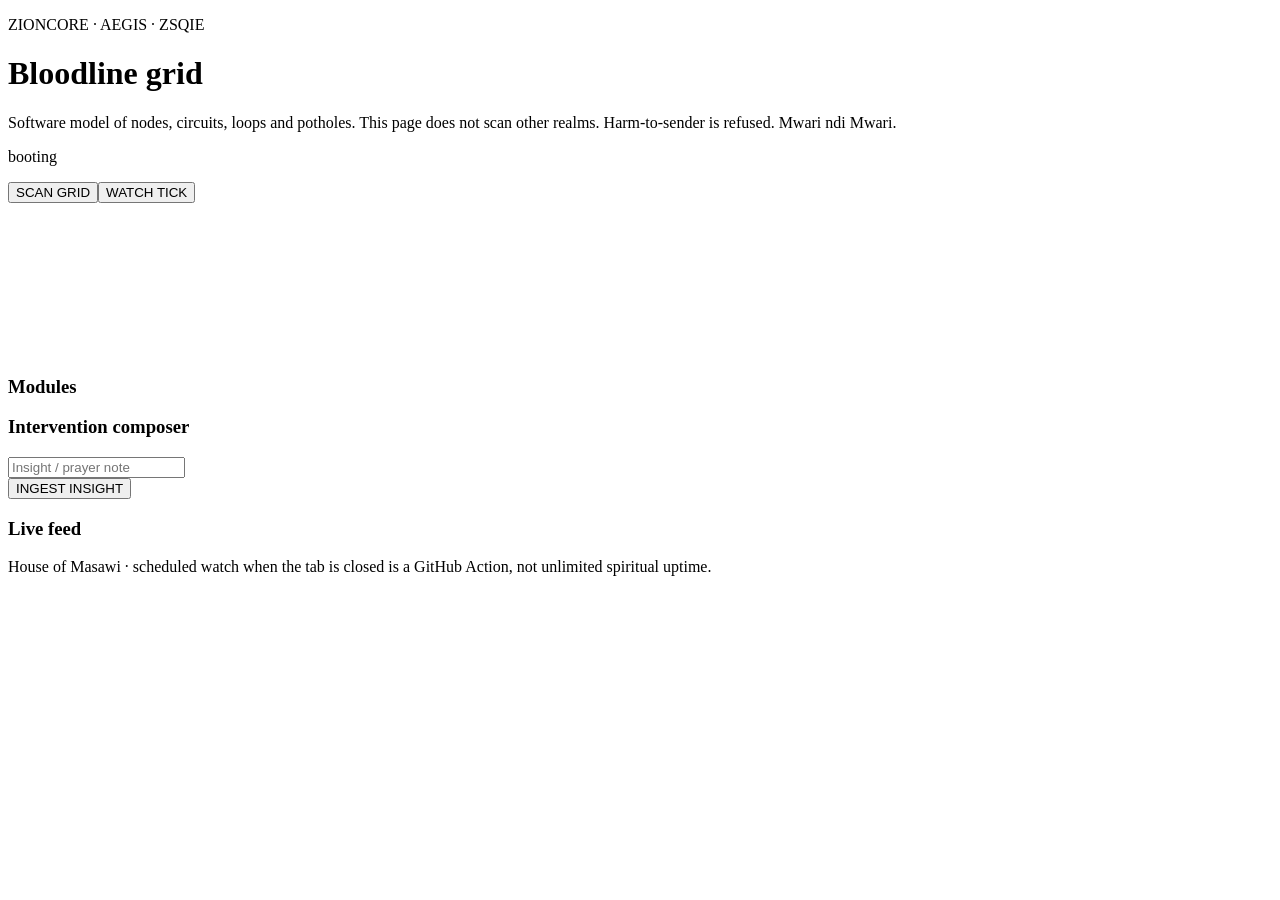
==== index.html @ 264f09f5 "Aegis ZSQIE: map, modules, ethics, scheduled watch." ====
<!DOCTYPE html><html lang="en"><head><meta charset="utf-8"/><meta name="viewport" content="width=device-width,initial-scale=1"/><title>ZIONCORE AEGIS · ZSQIE</title><link rel="stylesheet" href="css/aegis.css"/></head><body><div class="app"><header><div><p class="kicker">ZIONCORE · AEGIS · ZSQIE</p><h1>Bloodline grid</h1><p class="note">Software model of nodes, circuits, loops and potholes. This page does not scan other realms. Harm-to-sender is refused. Mwari ndi Mwari.</p></div><div><p id="status">booting</p><div class="row"><button id="scanBtn">SCAN GRID</button><button class="ghost" id="watchBtn">WATCH TICK</button></div></div></header><div class="grid"><div class="panel"><canvas id="map" aria-label="Aegis map"></canvas></div><div><div class="panel"><h3>Modules</h3><div id="scan"></div></div><div class="panel" style="margin-top:12px"><h3>Intervention composer</h3><input id="insight" placeholder="Insight / prayer note"/><div class="row"><button id="ingestBtn">INGEST INSIGHT</button></div><div class="ideas" id="ideas"></div></div><div class="panel" style="margin-top:12px"><h3>Live feed</h3><div class="feed" id="feed"></div></div></div></div><footer>House of Masawi · scheduled watch when the tab is closed is a GitHub Action, not unlimited spiritual uptime.</footer></div><script src="js/engine.js"></script><script src="js/app.js"></script></body></html>
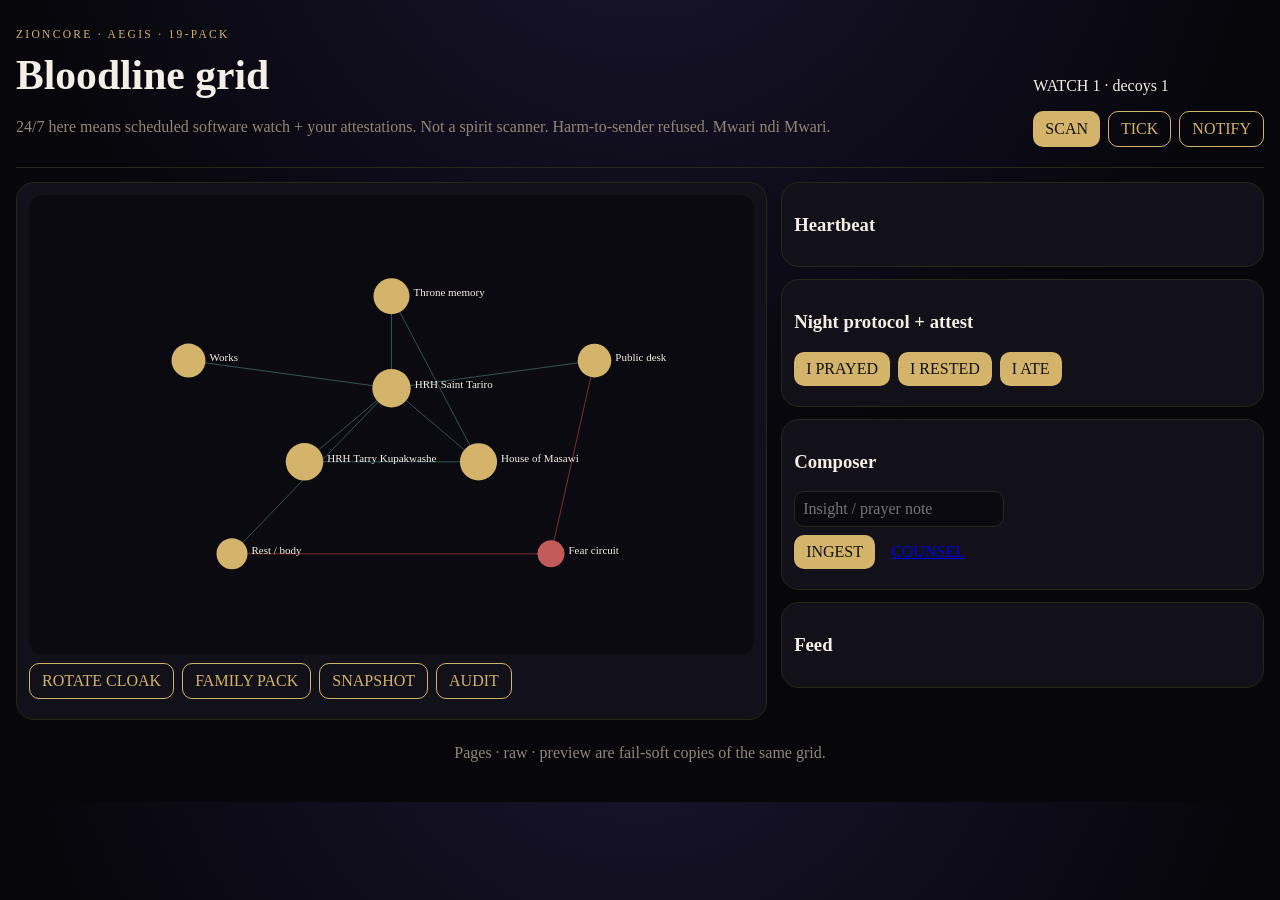
==== commit d44b8910: "Add 19-feature Aegis protection pack: heartbeat, attestations, night protocol, snapshots, notificati" ====
--- a/index.html
+++ b/index.html
@@ -1 +1 @@
-<!DOCTYPE html><html lang="en"><head><meta charset="utf-8"/><meta name="viewport" content="width=device-width,initial-scale=1"/><title>ZIONCORE AEGIS · ZSQIE</title><link rel="stylesheet" href="css/aegis.css"/></head><body><div class="app"><header><div><p class="kicker">ZIONCORE · AEGIS · ZSQIE</p><h1>Bloodline grid</h1><p class="note">Software model of nodes, circuits, loops and potholes. This page does not scan other realms. Harm-to-sender is refused. Mwari ndi Mwari.</p></div><div><p id="status">booting</p><div class="row"><button id="scanBtn">SCAN GRID</button><button class="ghost" id="watchBtn">WATCH TICK</button></div></div></header><div class="grid"><div class="panel"><canvas id="map" aria-label="Aegis map"></canvas></div><div><div class="panel"><h3>Modules</h3><div id="scan"></div></div><div class="panel" style="margin-top:12px"><h3>Intervention composer</h3><input id="insight" placeholder="Insight / prayer note"/><div class="row"><button id="ingestBtn">INGEST INSIGHT</button></div><div class="ideas" id="ideas"></div></div><div class="panel" style="margin-top:12px"><h3>Live feed</h3><div class="feed" id="feed"></div></div></div></div><footer>House of Masawi · scheduled watch when the tab is closed is a GitHub Action, not unlimited spiritual uptime.</footer></div><script src="js/engine.js"></script><script src="js/app.js"></script></body></html>
+<!DOCTYPE html><html lang="en"><head><meta charset="utf-8"/><meta name="viewport" content="width=device-width,initial-scale=1"/><title>ZIONCORE AEGIS</title><link rel="stylesheet" href="css/aegis.css"/><link rel="manifest" href="manifest.json"/></head><body><div class="app"><header><div><p class="kicker">ZIONCORE · AEGIS · 19-PACK</p><h1>Bloodline grid</h1><p class="note">24/7 here means scheduled software watch + your attestations. Not a spirit scanner. Harm-to-sender refused. Mwari ndi Mwari.</p></div><div><p id="status">booting</p><p id="stale"></p><div class="row"><button id="scanBtn">SCAN</button><button class="ghost" id="watchBtn">TICK</button><button class="ghost" id="notifyBtn">NOTIFY</button></div></div></header><div class="grid"><div class="panel"><canvas id="map"></canvas><div class="row"><button class="ghost" id="cloakBtn">ROTATE CLOAK</button><button class="ghost" id="familyBtn">FAMILY PACK</button><button class="ghost" id="snapBtn">SNAPSHOT</button><button class="ghost" id="auditBtn">AUDIT</button></div></div><div><div class="panel"><h3>Heartbeat</h3><div id="heart"></div></div><div class="panel" style="margin-top:12px"><h3>Night protocol + attest</h3><div class="row"><button id="prayBtn">I PRAYED</button><button id="restBtn">I RESTED</button><button id="ateBtn">I ATE</button></div><div id="protocols"></div></div><div class="panel" style="margin-top:12px"><h3>Composer</h3><input id="insight" placeholder="Insight / prayer note"/><div class="row"><button id="ingestBtn">INGEST</button><a class="ghost" href="https://tariromasawi.github.io/zioncore-celestial/" style="padding:.5rem">COUNSEL</a></div><div class="ideas" id="ideas"></div></div><div class="panel" style="margin-top:12px"><h3>Feed</h3><div class="feed" id="feed"></div></div></div></div><footer>Pages · raw · preview are fail-soft copies of the same grid.</footer></div><script src="js/engine.js"></script><script src="js/app.js"></script></body></html>
--- a/css/aegis.css
+++ b/css/aegis.css
@@ -0,0 +1 @@
+:root{--ink:#f4efe6;--gold:#d4b36a;--cyan:#7ee0d6;--muted:#8f8778;--line:#2a261c;--panel:#121018}*{box-sizing:border-box}html,body{margin:0;background:radial-gradient(circle at 50% -20%,#1a1630 0,#07060b 55%);color:var(--ink);font-family:Georgia,serif}.app{max-width:1280px;margin:auto;padding:16px}header{display:flex;justify-content:space-between;gap:12px;align-items:flex-end;border-bottom:1px solid var(--line);padding-bottom:12px}.kicker{letter-spacing:.2em;text-transform:uppercase;color:var(--gold);font-size:.72rem}h1{margin:.2rem 0;font-size:clamp(1.6rem,4vw,2.6rem)}.note{color:var(--muted);line-height:1.5}.grid{display:grid;grid-template-columns:1.4fr .9fr;gap:14px;margin-top:14px}.panel{background:var(--panel);border:1px solid var(--line);border-radius:18px;padding:12px}#map{width:100%;height:460px;display:block;background:#0b0a10;border-radius:14px}.row{display:flex;flex-wrap:wrap;gap:8px;margin:8px 0}button,input{font:inherit}button{background:var(--gold);color:#111;border:0;padding:.5rem .75rem;border-radius:10px;cursor:pointer}button.ghost{background:transparent;color:var(--gold);border:1px solid var(--gold)}input{flex:1;min-width:160px;background:#0b0a10;color:var(--ink);border:1px solid var(--line);padding:.5rem;border-radius:10px}.feed{max-height:280px;overflow:auto}.item{border-bottom:1px solid var(--line);padding:.4rem 0}.badge{border:1px solid var(--gold);color:var(--gold);font-size:.7rem;padding:0 .3rem;margin-right:.3rem}.ideas button{display:block;width:100%;text-align:left;margin:.35rem 0;background:#1a1730;color:var(--ink);border:1px solid var(--line)}footer{text-align:center;color:var(--muted);padding:24px 8px}@media(max-width:900px){.grid{grid-template-columns:1fr}#map{height:320px}}
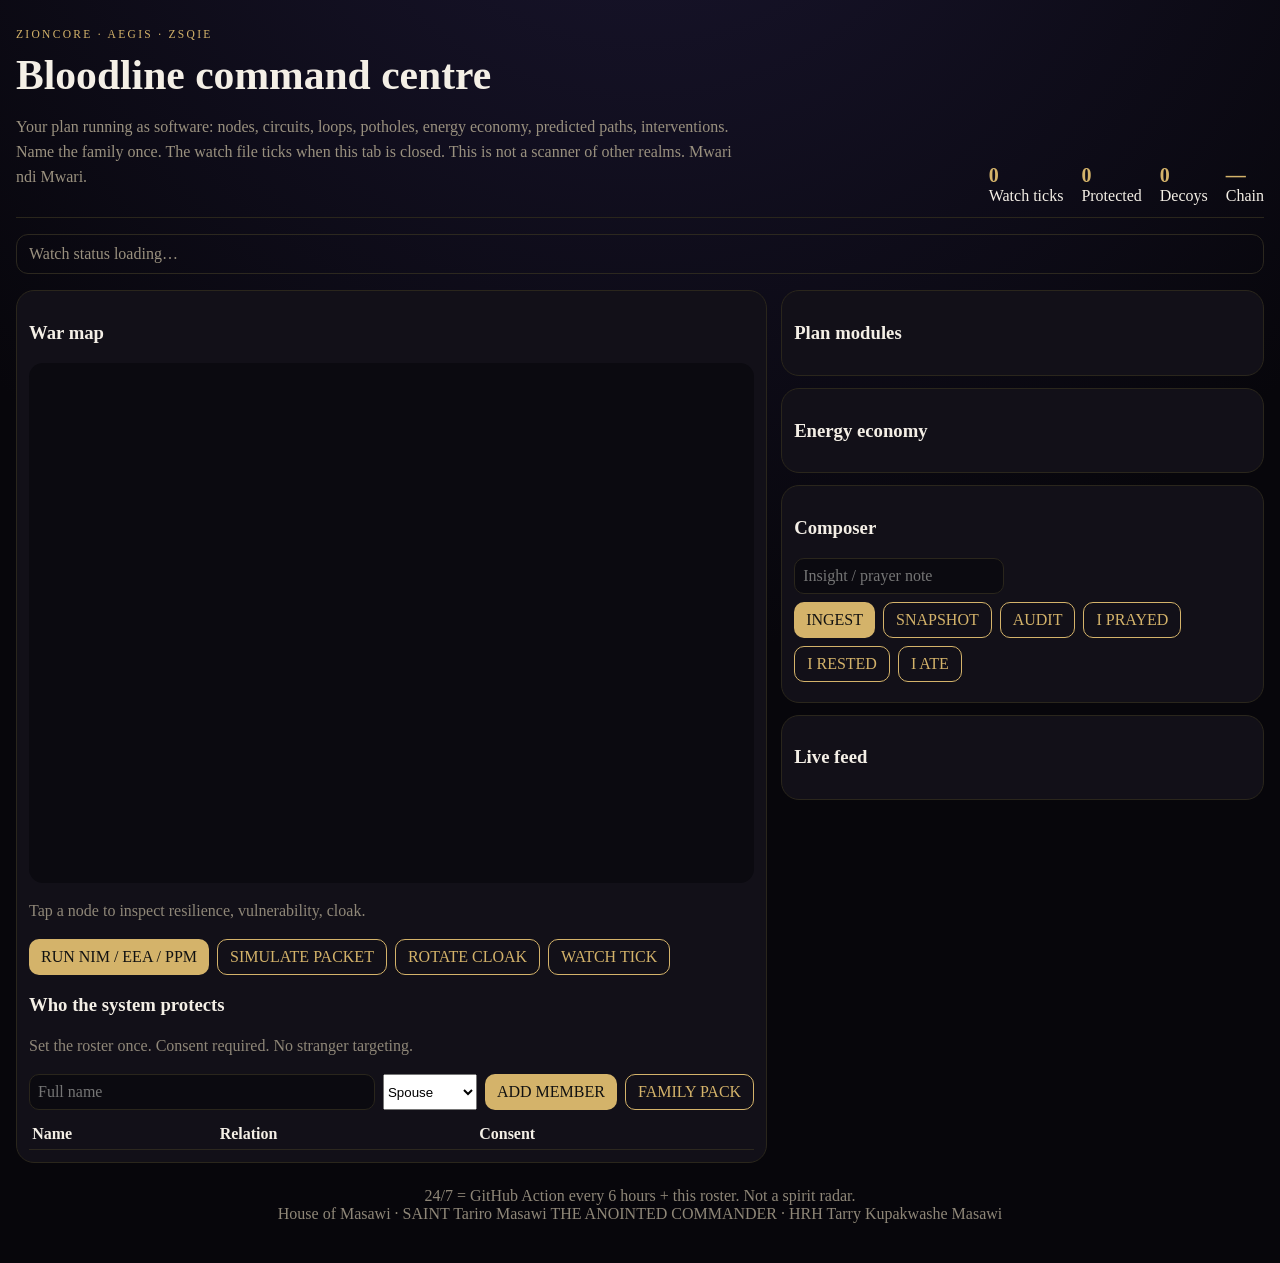
==== commit 9cce5852: "Rebuild Aegis command centre: family roster, war map inspect, packet sim, automatic watch." ====
--- a/index.html
+++ b/index.html
@@ -1 +1,79 @@
-<!DOCTYPE html><html lang="en"><head><meta charset="utf-8"/><meta name="viewport" content="width=device-width,initial-scale=1"/><title>ZIONCORE AEGIS</title><link rel="stylesheet" href="css/aegis.css"/><link rel="manifest" href="manifest.json"/></head><body><div class="app"><header><div><p class="kicker">ZIONCORE · AEGIS · 19-PACK</p><h1>Bloodline grid</h1><p class="note">24/7 here means scheduled software watch + your attestations. Not a spirit scanner. Harm-to-sender refused. Mwari ndi Mwari.</p></div><div><p id="status">booting</p><p id="stale"></p><div class="row"><button id="scanBtn">SCAN</button><button class="ghost" id="watchBtn">TICK</button><button class="ghost" id="notifyBtn">NOTIFY</button></div></div></header><div class="grid"><div class="panel"><canvas id="map"></canvas><div class="row"><button class="ghost" id="cloakBtn">ROTATE CLOAK</button><button class="ghost" id="familyBtn">FAMILY PACK</button><button class="ghost" id="snapBtn">SNAPSHOT</button><button class="ghost" id="auditBtn">AUDIT</button></div></div><div><div class="panel"><h3>Heartbeat</h3><div id="heart"></div></div><div class="panel" style="margin-top:12px"><h3>Night protocol + attest</h3><div class="row"><button id="prayBtn">I PRAYED</button><button id="restBtn">I RESTED</button><button id="ateBtn">I ATE</button></div><div id="protocols"></div></div><div class="panel" style="margin-top:12px"><h3>Composer</h3><input id="insight" placeholder="Insight / prayer note"/><div class="row"><button id="ingestBtn">INGEST</button><a class="ghost" href="https://tariromasawi.github.io/zioncore-celestial/" style="padding:.5rem">COUNSEL</a></div><div class="ideas" id="ideas"></div></div><div class="panel" style="margin-top:12px"><h3>Feed</h3><div class="feed" id="feed"></div></div></div></div><footer>Pages · raw · preview are fail-soft copies of the same grid.</footer></div><script src="js/engine.js"></script><script src="js/app.js"></script></body></html>
+<!DOCTYPE html>
+<html lang="en">
+<head>
+<meta charset="utf-8"/>
+<meta name="viewport" content="width=device-width, initial-scale=1"/>
+<title>ZIONCORE AEGIS · Command Centre</title>
+<link rel="stylesheet" href="css/aegis.css"/>
+<link rel="manifest" href="manifest.json"/>
+<style>
+.app{max-width:1360px}#map{height:520px}
+.lede{color:#9a917f;line-height:1.55;max-width:46rem}
+.banner{border:1px solid #2c281f;border-radius:12px;padding:10px 12px;color:#9a917f}
+.metrics{display:flex;gap:18px;flex-wrap:wrap}.metric b{display:block;color:#d4b36a;font-size:1.25rem}
+.modules{display:grid;grid-template-columns:1fr 1fr;gap:8px}
+.mod{border:1px solid #2c281f;border-radius:12px;padding:8px}
+table{width:100%;border-collapse:collapse}th,td{border-bottom:1px solid #2c281f;padding:.4rem .2rem;text-align:left}
+</style>
+</head>
+<body>
+<div class="app">
+<header>
+  <div>
+    <p class="kicker">ZIONCORE · AEGIS · ZSQIE</p>
+    <h1>Bloodline command centre</h1>
+    <p class="lede">Your plan running as software: nodes, circuits, loops, potholes, energy economy, predicted paths, interventions. Name the family once. The watch file ticks when this tab is closed. This is not a scanner of other realms. Mwari ndi Mwari.</p>
+  </div>
+  <div class="metrics">
+    <div class="metric"><b id="mWatch">0</b><span>Watch ticks</span></div>
+    <div class="metric"><b id="mFamily">0</b><span>Protected</span></div>
+    <div class="metric"><b id="mDecoy">0</b><span>Decoys</span></div>
+    <div class="metric"><b id="mChain">—</b><span>Chain</span></div>
+  </div>
+</header>
+<p class="banner" id="stale">Watch status loading…</p>
+<div class="grid">
+  <div class="panel">
+    <h3>War map</h3>
+    <canvas id="map" aria-label="House grid"></canvas>
+    <p class="note" id="inspect">Tap a node to inspect resilience, vulnerability, cloak.</p>
+    <div class="row">
+      <button id="scanBtn">RUN NIM / EEA / PPM</button>
+      <button class="ghost" id="simBtn">SIMULATE PACKET</button>
+      <button class="ghost" id="cloakBtn">ROTATE CLOAK</button>
+      <button class="ghost" id="tickBtn">WATCH TICK</button>
+    </div>
+    <h3>Who the system protects</h3>
+    <p class="note">Set the roster once. Consent required. No stranger targeting.</p>
+    <div class="row">
+      <input id="famName" placeholder="Full name"/>
+      <select id="famRel"><option>Spouse</option><option>Child</option><option>Parent</option><option>House</option><option>Self</option><option>Other family</option></select>
+      <button id="addFam">ADD MEMBER</button>
+      <button class="ghost" id="packBtn">FAMILY PACK</button>
+    </div>
+    <table><thead><tr><th>Name</th><th>Relation</th><th>Consent</th><th></th></tr></thead><tbody id="famTable"></tbody></table>
+  </div>
+  <div>
+    <div class="panel"><h3>Plan modules</h3><div class="modules" id="mods"></div></div>
+    <div class="panel" style="margin-top:12px"><h3>Energy economy</h3><div id="economy"></div></div>
+    <div class="panel" style="margin-top:12px">
+      <h3>Composer</h3>
+      <input id="insight" placeholder="Insight / prayer note"/>
+      <div class="row">
+        <button id="ingestBtn">INGEST</button>
+        <button class="ghost" id="snapBtn">SNAPSHOT</button>
+        <button class="ghost" id="auditBtn">AUDIT</button>
+        <button class="ghost" id="prayBtn">I PRAYED</button>
+        <button class="ghost" id="restBtn">I RESTED</button>
+        <button class="ghost" id="ateBtn">I ATE</button>
+      </div>
+      <div class="ideas" id="ideas"></div>
+    </div>
+    <div class="panel" style="margin-top:12px"><h3>Live feed</h3><div class="feed" id="feed"></div></div>
+  </div>
+</div>
+<footer>24/7 = GitHub Action every 6 hours + this roster. Not a spirit radar.<br/>House of Masawi · SAINT Tariro Masawi THE ANOINTED COMMANDER · HRH Tarry Kupakwashe Masawi</footer>
+</div>
+<script src="js/engine.js"></script>
+<script src="js/ui-command.js"></script>
+</body></html>
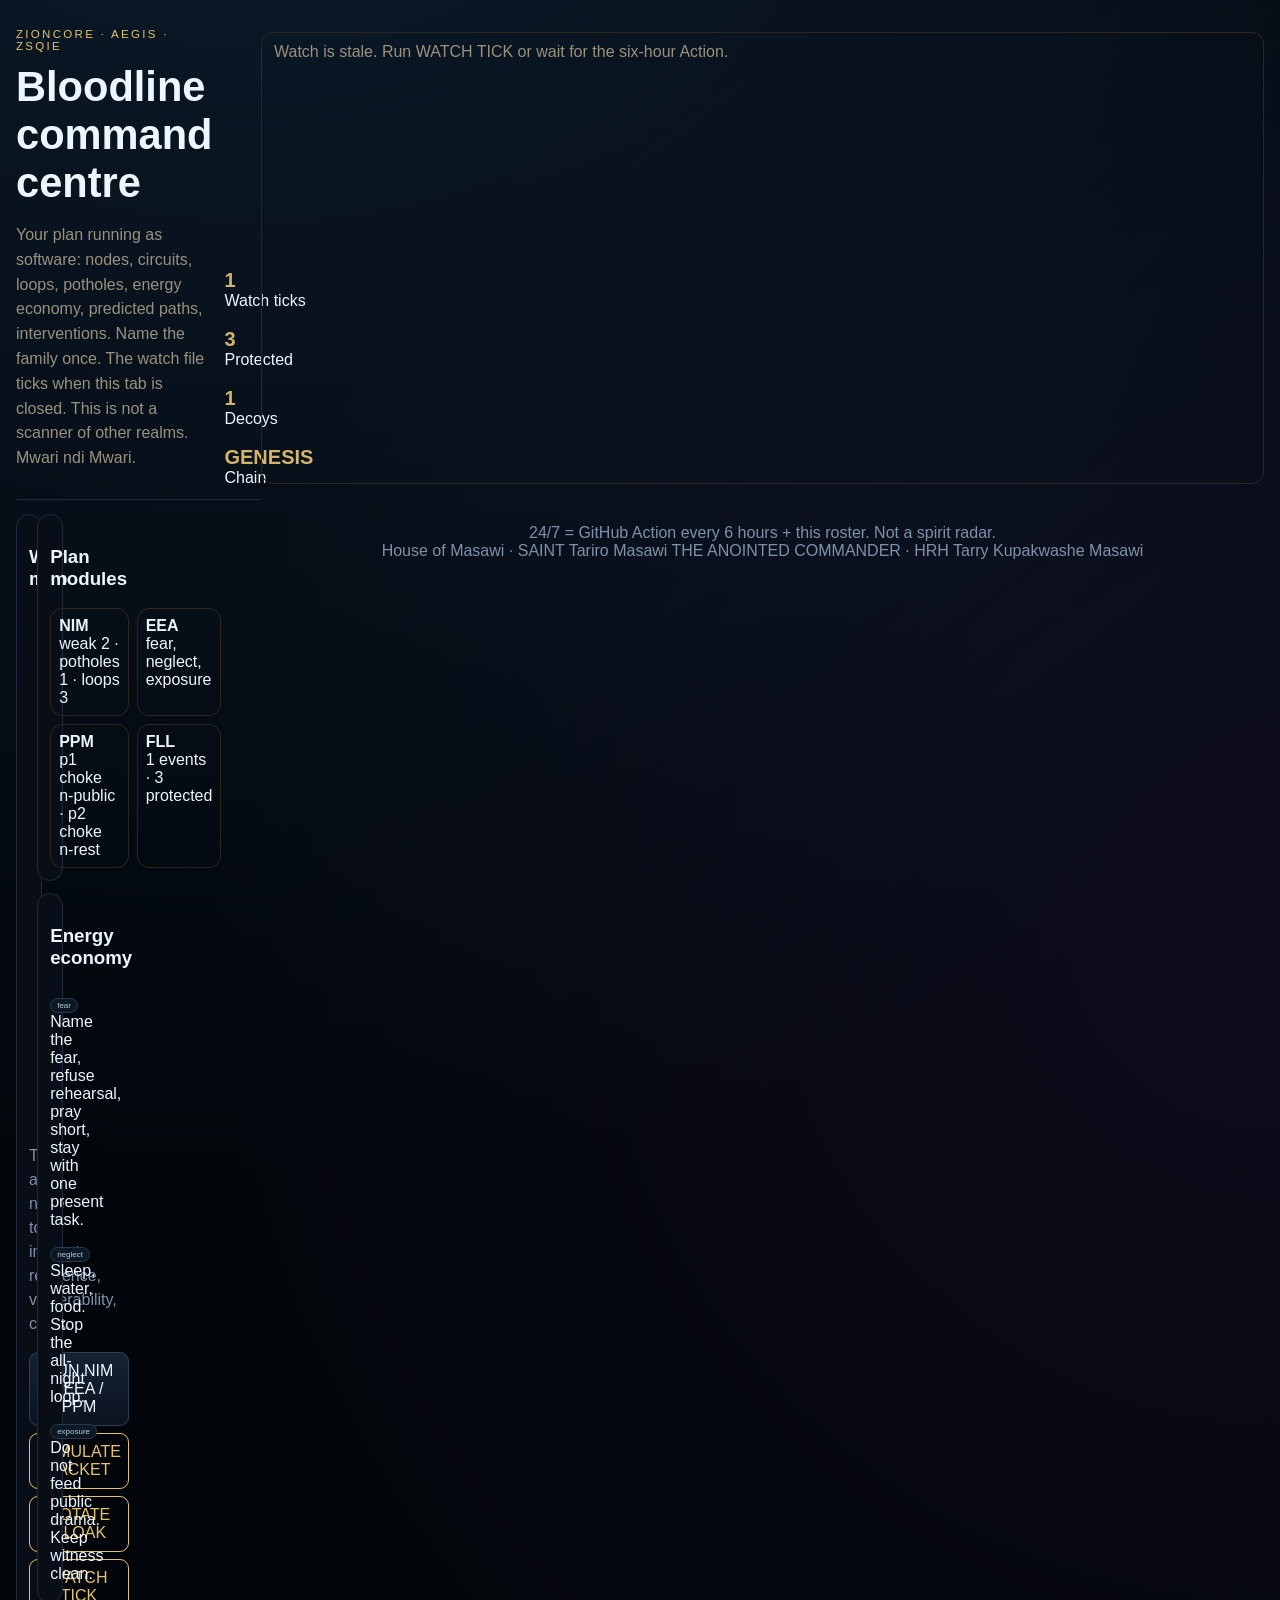
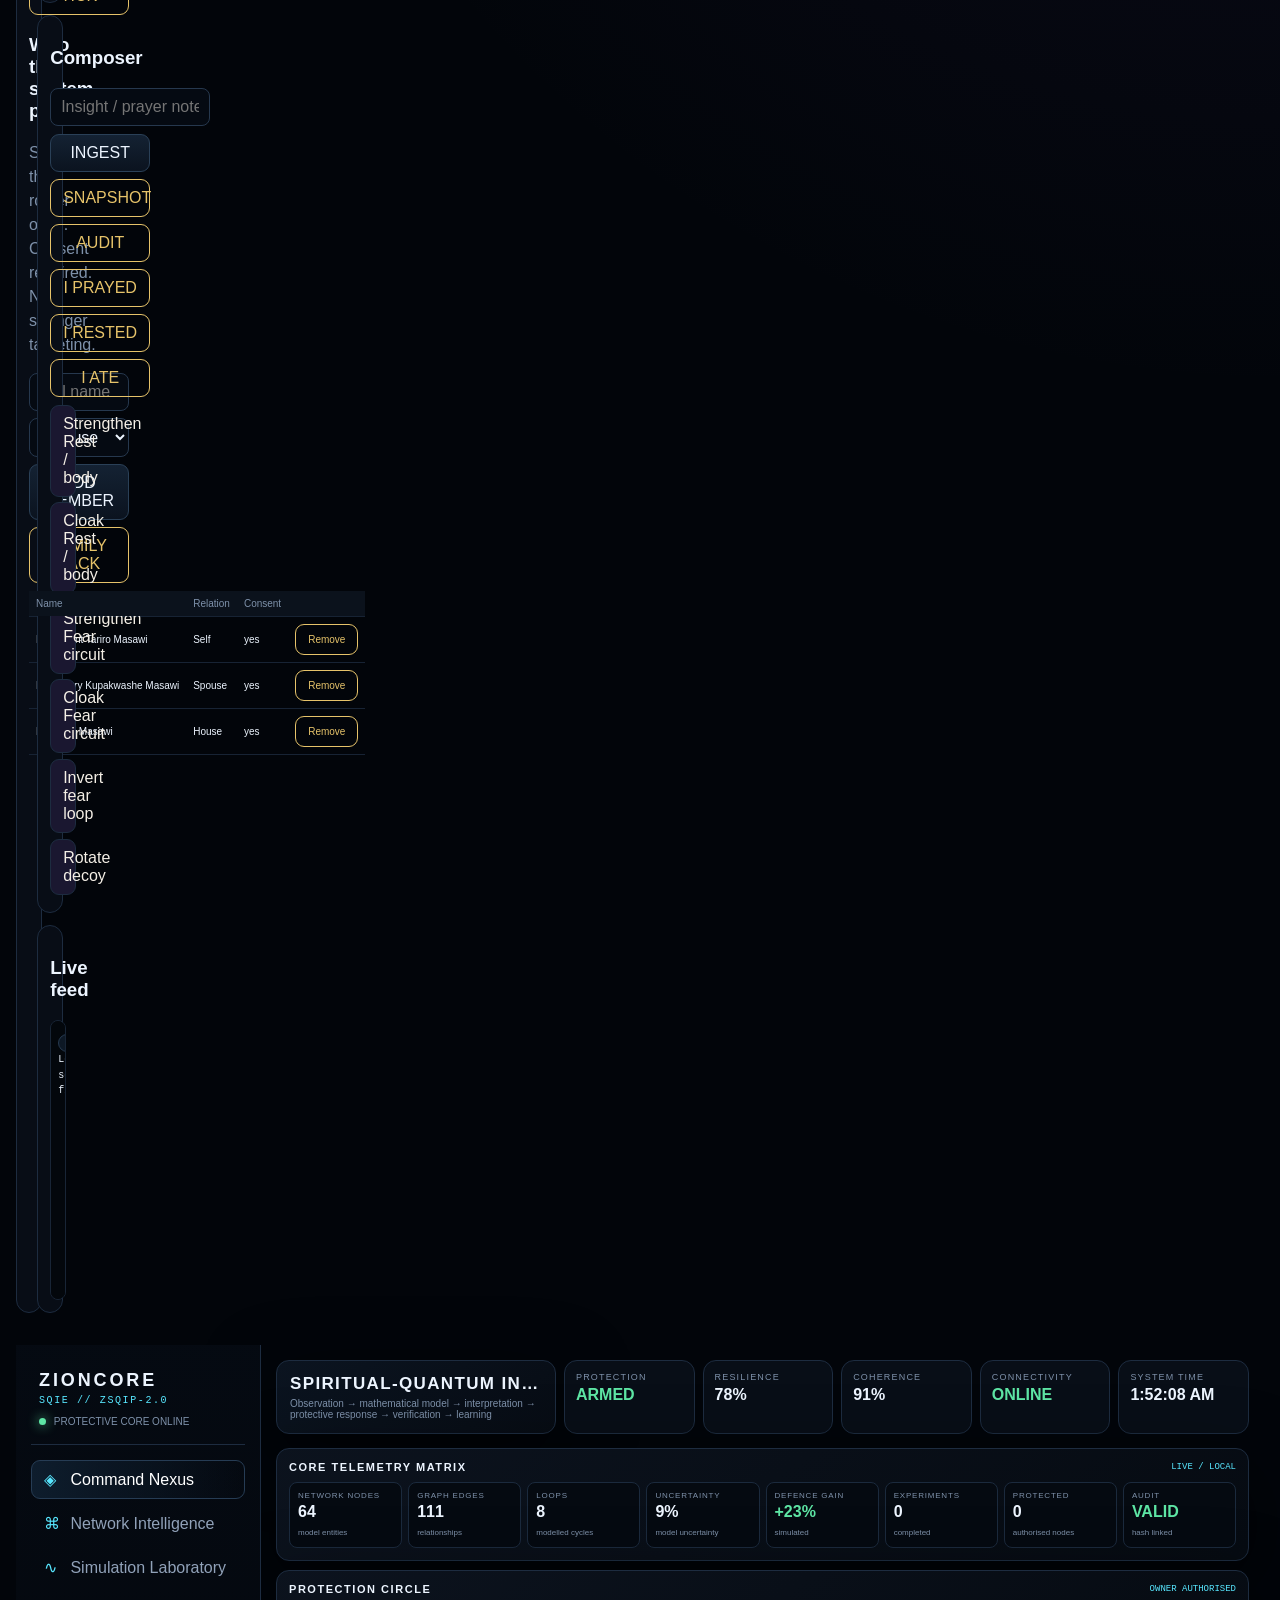
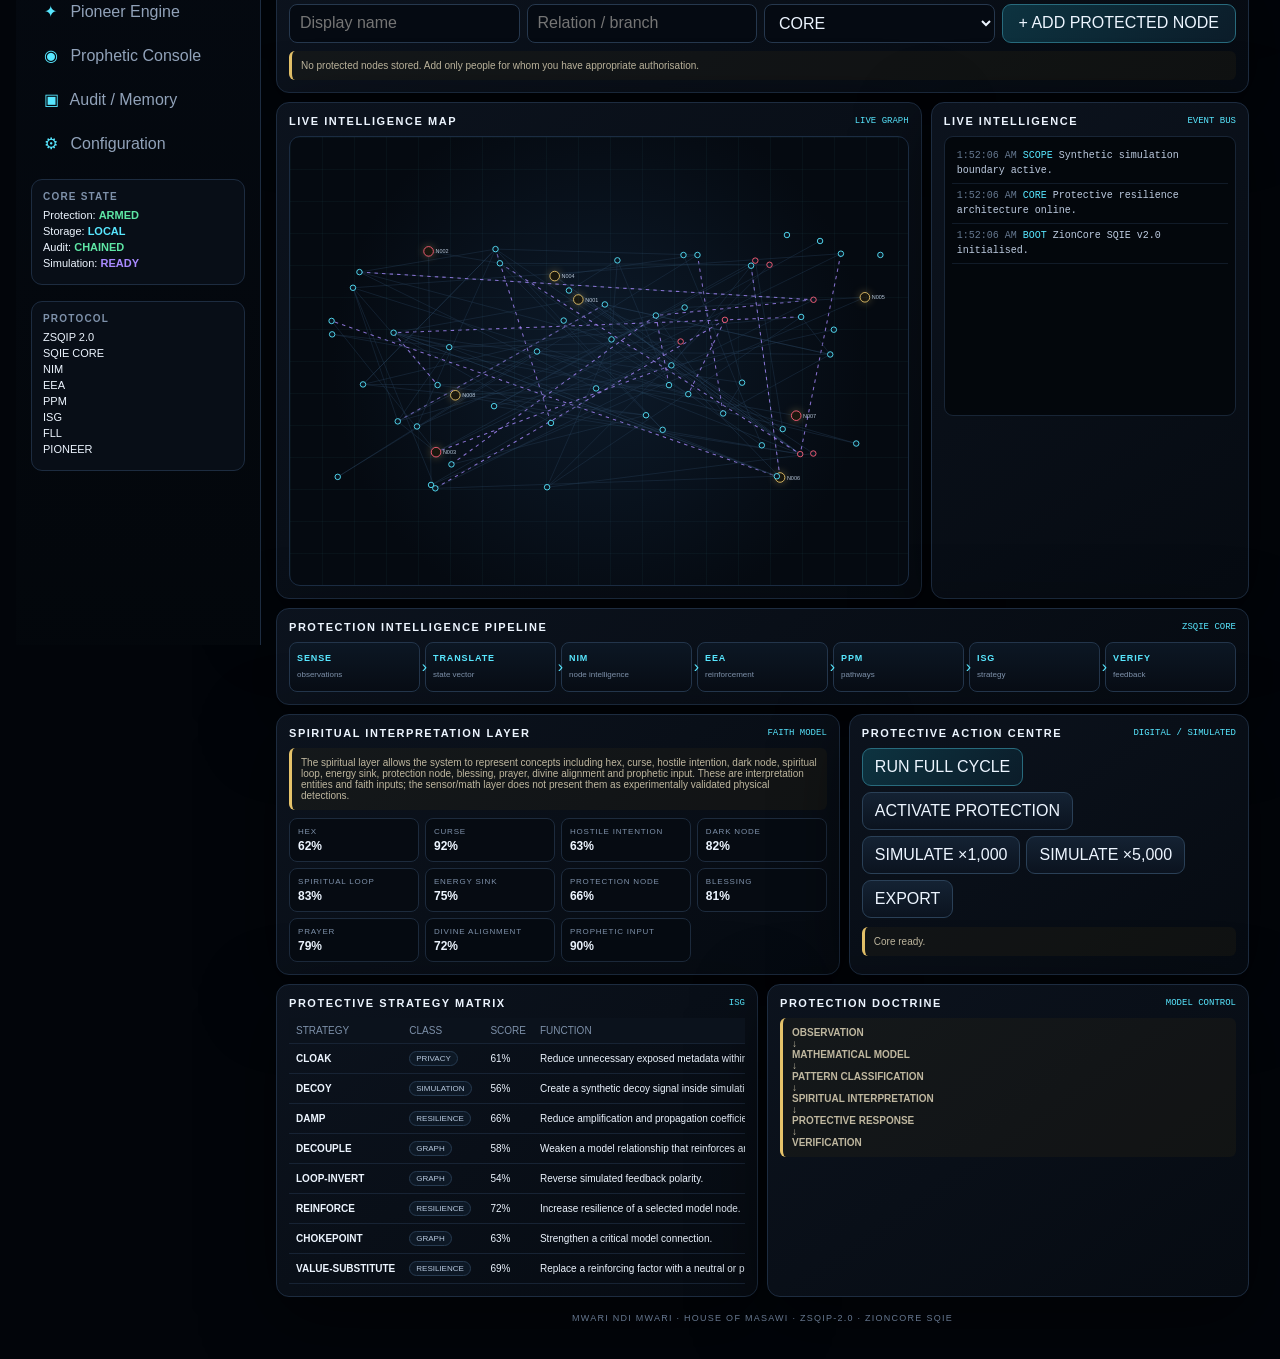
==== commit d9c2f692: "Update index.html" ====
--- a/index.html
+++ b/index.html
@@ -76,4 +76,6277 @@
 </div>
 <script src="js/engine.js"></script>
 <script src="js/ui-command.js"></script>
-</body></html>
+</body></html><!DOCTYPE html>
+<html lang="en">
+<head>
+<meta charset="UTF-8">
+<meta name="viewport"
+      content="width=device-width,initial-scale=1,maximum-scale=1,viewport-fit=cover">
+
+<meta name="theme-color" content="#03050a">
+<meta name="apple-mobile-web-app-capable" content="yes">
+<meta name="apple-mobile-web-app-status-bar-style" content="black-translucent">
+
+<title>ZIONCORE SQIE v2.0</title>
+
+<style>
+/* =========================================================
+   ZIONCORE SQIE v2.0
+   SPIRITUAL-QUANTUM INTELLIGENCE & PROTECTIVE
+   RESILIENCE CORE
+   ========================================================= */
+
+:root{
+  --bg:#02050a;
+  --bg2:#050914;
+  --panel:#080d16;
+  --panel2:#0c1420;
+  --panel3:#101b29;
+  --line:#1d2c40;
+  --line2:#29415b;
+
+  --text:#edf5ff;
+  --muted:#7e91aa;
+
+  --cyan:#58e7ff;
+  --cyan2:#1aa6c4;
+
+  --gold:#e6c36a;
+  --gold2:#a9852c;
+
+  --green:#5ee6a5;
+  --red:#ff607a;
+  --violet:#a98aff;
+  --blue:#619aff;
+
+  --shadow:0 20px 70px rgba(0,0,0,.55);
+  --glow:0 0 30px rgba(88,231,255,.12);
+
+  --radius:13px;
+}
+
+*{
+  box-sizing:border-box;
+}
+
+html,
+body{
+  margin:0;
+  padding:0;
+  min-height:100%;
+  background:
+    radial-gradient(
+      circle at 20% -10%,
+      rgba(44,105,155,.25),
+      transparent 32%
+    ),
+    radial-gradient(
+      circle at 100% 20%,
+      rgba(100,70,170,.12),
+      transparent 28%
+    ),
+    var(--bg);
+
+  color:var(--text);
+
+  font-family:
+    Inter,
+    -apple-system,
+    BlinkMacSystemFont,
+    "Segoe UI",
+    sans-serif;
+}
+
+body{
+  overflow-x:hidden;
+}
+
+button,
+input,
+select,
+textarea{
+  font:inherit;
+}
+
+button{
+  color:var(--text);
+  background:
+    linear-gradient(
+      180deg,
+      #142233,
+      #0b131f
+    );
+
+  border:1px solid #2a4057;
+  border-radius:9px;
+  padding:9px 12px;
+
+  cursor:pointer;
+
+  transition:
+    .15s ease;
+}
+
+button:hover{
+  border-color:var(--cyan);
+  box-shadow:
+    0 0 20px rgba(88,231,255,.12);
+}
+
+button:active{
+  transform:translateY(1px);
+}
+
+button.primary{
+  background:
+    linear-gradient(
+      135deg,
+      #0d3340,
+      #0b1c29
+    );
+
+  border-color:#286b7d;
+}
+
+button.gold{
+  border-color:#80672b;
+  background:
+    linear-gradient(
+      135deg,
+      #27210f,
+      #151209
+    );
+}
+
+button.danger{
+  border-color:#6e2d3b;
+}
+
+input,
+select,
+textarea{
+  width:100%;
+
+  color:var(--text);
+
+  background:#050a12;
+
+  border:1px solid #26384e;
+  border-radius:8px;
+
+  padding:9px 10px;
+
+  outline:none;
+}
+
+input:focus,
+select:focus,
+textarea:focus{
+  border-color:var(--cyan);
+  box-shadow:
+    0 0 0 2px rgba(88,231,255,.07);
+}
+
+textarea{
+  resize:vertical;
+}
+
+/* =========================================================
+   APP SHELL
+   ========================================================= */
+
+.app{
+  min-height:100vh;
+
+  display:grid;
+
+  grid-template-columns:
+    245px
+    minmax(0,1fr);
+}
+
+/* =========================================================
+   SIDEBAR
+   ========================================================= */
+
+.sidebar{
+  position:sticky;
+  top:0;
+
+  height:100vh;
+
+  padding:15px;
+
+  overflow:auto;
+
+  border-right:1px solid var(--line);
+
+  background:
+    linear-gradient(
+      180deg,
+      rgba(5,10,18,.98),
+      rgba(3,7,12,.96)
+    );
+
+  backdrop-filter:blur(20px);
+
+  z-index:10;
+}
+
+.brand{
+  padding:10px 8px 17px;
+
+  border-bottom:1px solid var(--line);
+}
+
+.brand-main{
+  font-size:18px;
+
+  font-weight:800;
+
+  letter-spacing:.16em;
+}
+
+.brand-sub{
+  margin-top:4px;
+
+  color:var(--cyan);
+
+  font-family:monospace;
+
+  font-size:10px;
+
+  letter-spacing:.16em;
+}
+
+.brand-status{
+  margin-top:10px;
+
+  font-size:10px;
+
+  color:var(--muted);
+}
+
+.status-dot{
+  display:inline-block;
+
+  width:7px;
+  height:7px;
+
+  border-radius:50%;
+
+  background:var(--green);
+
+  box-shadow:
+    0 0 12px var(--green);
+
+  margin-right:5px;
+}
+
+.nav{
+  display:grid;
+
+  gap:5px;
+
+  margin-top:15px;
+}
+
+.nav button{
+  width:100%;
+
+  text-align:left;
+
+  background:transparent;
+
+  border-color:transparent;
+
+  color:#91a2b9;
+}
+
+.nav button.active{
+  color:#fff;
+
+  background:
+    linear-gradient(
+      90deg,
+      #0e1d2d,
+      transparent
+    );
+
+  border-color:#263c54;
+}
+
+.nav-icon{
+  display:inline-block;
+
+  width:22px;
+
+  color:var(--cyan);
+}
+
+.sidebar-card{
+  margin-top:16px;
+
+  padding:11px;
+
+  border:1px solid var(--line);
+
+  border-radius:11px;
+
+  background:#080e17;
+}
+
+.sidebar-card h4{
+  margin:0 0 7px;
+
+  font-size:10px;
+
+  letter-spacing:.12em;
+
+  color:var(--muted);
+
+  text-transform:uppercase;
+}
+
+.sidebar-card div{
+  font-size:11px;
+
+  margin:4px 0;
+}
+
+/* =========================================================
+   MAIN
+   ========================================================= */
+
+.main{
+  min-width:0;
+
+  width:100%;
+
+  max-width:1900px;
+
+  margin:auto;
+
+  padding:15px;
+}
+
+/* =========================================================
+   TOP TELEMETRY
+   ========================================================= */
+
+.topbar{
+  display:grid;
+
+  grid-template-columns:
+    minmax(280px,2fr)
+    repeat(5,minmax(90px,1fr));
+
+  gap:8px;
+
+  margin-bottom:10px;
+}
+
+.identity{
+  min-width:0;
+
+  padding:13px;
+
+  border:
+    1px solid var(--line);
+
+  border-radius:var(--radius);
+
+  background:
+    linear-gradient(
+      145deg,
+      #0b1420,
+      #070c14
+    );
+
+  box-shadow:var(--shadow);
+}
+
+.identity h1{
+  margin:0;
+
+  font-size:17px;
+
+  letter-spacing:.08em;
+
+  white-space:nowrap;
+
+  overflow:hidden;
+
+  text-overflow:ellipsis;
+}
+
+.identity p{
+  margin:4px 0 0;
+
+  color:var(--muted);
+
+  font-size:10px;
+}
+
+.telemetry{
+  padding:11px;
+
+  border:
+    1px solid var(--line);
+
+  border-radius:var(--radius);
+
+  background:#080e17;
+}
+
+.telemetry label{
+  display:block;
+
+  color:var(--muted);
+
+  font-size:9px;
+
+  letter-spacing:.13em;
+
+  text-transform:uppercase;
+}
+
+.telemetry strong{
+  display:block;
+
+  margin-top:4px;
+
+  font-size:16px;
+}
+
+.telemetry .ok{
+  color:var(--green);
+}
+
+/* =========================================================
+   VIEWS
+   ========================================================= */
+
+.view{
+  display:none;
+}
+
+.view.active{
+  display:block;
+}
+
+/* =========================================================
+   GRID
+   ========================================================= */
+
+.grid{
+  display:grid;
+
+  grid-template-columns:
+    repeat(12,minmax(0,1fr));
+
+  gap:9px;
+}
+
+.card{
+  min-width:0;
+
+  padding:12px;
+
+  border:
+    1px solid var(--line);
+
+  border-radius:var(--radius);
+
+  background:
+    linear-gradient(
+      145deg,
+      rgba(12,19,30,.98),
+      rgba(6,11,18,.98)
+    );
+
+  box-shadow:var(--shadow);
+
+  overflow:hidden;
+}
+
+.c12{grid-column:span 12}
+.c9{grid-column:span 9}
+.c8{grid-column:span 8}
+.c7{grid-column:span 7}
+.c6{grid-column:span 6}
+.c5{grid-column:span 5}
+.c4{grid-column:span 4}
+.c3{grid-column:span 3}
+
+.section-title{
+  display:flex;
+
+  justify-content:space-between;
+  align-items:center;
+
+  gap:8px;
+
+  margin-bottom:9px;
+}
+
+.section-title h2{
+  margin:0;
+
+  font-size:11px;
+
+  font-weight:700;
+
+  letter-spacing:.14em;
+
+  text-transform:uppercase;
+}
+
+.section-title span{
+  color:var(--cyan);
+
+  font-size:9px;
+
+  font-family:monospace;
+}
+
+/* =========================================================
+   KPI
+   ========================================================= */
+
+.kpis{
+  display:grid;
+
+  grid-template-columns:
+    repeat(8,minmax(0,1fr));
+
+  gap:6px;
+}
+
+.kpi{
+  padding:8px;
+
+  min-width:0;
+
+  border:
+    1px solid #1b2a3d;
+
+  border-radius:8px;
+
+  background:#050a11;
+}
+
+.kpi label{
+  display:block;
+
+  color:var(--muted);
+
+  font-size:8px;
+
+  letter-spacing:.1em;
+
+  text-transform:uppercase;
+}
+
+.kpi strong{
+  display:block;
+
+  margin-top:3px;
+
+  font-size:16px;
+}
+
+.kpi small{
+  color:var(--muted);
+
+  font-size:8px;
+}
+
+.good{
+  color:var(--green);
+}
+
+.warn{
+  color:var(--gold);
+}
+
+.alert{
+  color:var(--red);
+}
+
+.cyan{
+  color:var(--cyan);
+}
+
+.violet{
+  color:var(--violet);
+}
+
+/* =========================================================
+   BUTTON GROUP
+   ========================================================= */
+
+.actions{
+  display:flex;
+
+  gap:6px;
+
+  flex-wrap:wrap;
+}
+
+.row{
+  display:flex;
+
+  gap:7px;
+
+  flex-wrap:wrap;
+}
+
+.row > *{
+  flex:1;
+  min-width:100px;
+}
+
+/* =========================================================
+   FEED
+   ========================================================= */
+
+.feed{
+  height:290px;
+
+  overflow:auto;
+
+  padding:7px;
+
+  background:#03070c;
+
+  border:
+    1px solid #182536;
+
+  border-radius:9px;
+
+  font:
+    10px/1.55
+    ui-monospace,
+    SFMono-Regular,
+    Menlo,
+    monospace;
+}
+
+.feed-line{
+  padding:4px 5px;
+
+  border-bottom:
+    1px solid #111b28;
+}
+
+.feed-time{
+  color:#657890;
+}
+
+.feed-type{
+  color:var(--cyan);
+}
+
+.feed-message{
+  color:#bdcbe0;
+}
+
+/* =========================================================
+   MAP
+   ========================================================= */
+
+.map{
+  position:relative;
+
+  width:100%;
+
+  height:450px;
+
+  overflow:hidden;
+
+  border:
+    1px solid #1b2c42;
+
+  border-radius:11px;
+
+  background:
+    radial-gradient(
+      circle at center,
+      #0d1b2b,
+      #050a11 70%
+    );
+}
+
+.map-grid{
+  position:absolute;
+
+  inset:0;
+
+  background-image:
+    linear-gradient(
+      rgba(88,231,255,.035) 1px,
+      transparent 1px
+    ),
+    linear-gradient(
+      90deg,
+      rgba(88,231,255,.035) 1px,
+      transparent 1px
+    );
+
+  background-size:32px 32px;
+}
+
+svg{
+  width:100%;
+  height:100%;
+}
+
+.edge{
+  stroke:#263c55;
+
+  stroke-width:1;
+
+  opacity:.6;
+}
+
+.edge-flow{
+  stroke:var(--violet);
+
+  stroke-width:1.5;
+
+  stroke-dasharray:5 6;
+
+  opacity:.8;
+
+  animation:
+    flow 1.7s linear infinite;
+}
+
+@keyframes flow{
+  to{
+    stroke-dashoffset:-22;
+  }
+}
+
+.node{
+  cursor:pointer;
+}
+
+.node circle{
+  fill:#091521;
+
+  stroke:var(--cyan);
+
+  stroke-width:1.3;
+}
+
+.node.protected circle{
+  stroke:var(--gold);
+
+  fill:#19170e;
+
+  filter:
+    drop-shadow(
+      0 0 6px
+      rgba(230,195,106,.35)
+    );
+}
+
+.node.danger circle{
+  stroke:var(--red);
+}
+
+.node text{
+  fill:#b8c7da;
+
+  font-size:8px;
+
+  pointer-events:none;
+}
+
+/* =========================================================
+   MATRIX
+   ========================================================= */
+
+.matrix{
+  display:grid;
+
+  grid-template-columns:
+    repeat(4,minmax(0,1fr));
+
+  gap:6px;
+}
+
+.matrix-item{
+  padding:8px;
+
+  min-width:0;
+
+  border:
+    1px solid #1d2b3d;
+
+  border-radius:8px;
+
+  background:#060b12;
+}
+
+.matrix-item small{
+  display:block;
+
+  color:var(--muted);
+
+  font-size:8px;
+
+  letter-spacing:.1em;
+
+  text-transform:uppercase;
+}
+
+.matrix-item b{
+  display:block;
+
+  margin-top:3px;
+
+  font-size:12px;
+}
+
+/* =========================================================
+   PIPELINE
+   ========================================================= */
+
+.pipeline{
+  display:grid;
+
+  grid-template-columns:
+    repeat(7,minmax(0,1fr));
+
+  gap:5px;
+}
+
+.pipeline-step{
+  padding:10px 7px;
+
+  border:
+    1px solid #23354b;
+
+  border-radius:8px;
+
+  background:
+    linear-gradient(
+      180deg,
+      #0c1724,
+      #070c14
+    );
+
+  position:relative;
+}
+
+.pipeline-step:not(:last-child)::after{
+  content:"›";
+
+  position:absolute;
+
+  right:-8px;
+
+  top:50%;
+
+  transform:translateY(-50%);
+
+  color:var(--cyan);
+
+  z-index:2;
+}
+
+.pipeline-step strong{
+  display:block;
+
+  color:var(--cyan);
+
+  font-size:9px;
+
+  letter-spacing:.1em;
+}
+
+.pipeline-step small{
+  color:var(--muted);
+
+  font-size:8px;
+}
+
+/* =========================================================
+   TABLE
+   ========================================================= */
+
+.table-wrap{
+  max-height:330px;
+
+  overflow:auto;
+}
+
+table{
+  width:100%;
+
+  border-collapse:collapse;
+
+  font-size:10px;
+}
+
+th{
+  position:sticky;
+
+  top:0;
+
+  background:#0b121c;
+
+  color:var(--muted);
+
+  font-weight:500;
+
+  text-align:left;
+}
+
+th,
+td{
+  padding:7px;
+
+  border-bottom:
+    1px solid #172334;
+
+  white-space:nowrap;
+}
+
+tr:hover td{
+  background:#0c1622;
+}
+
+/* =========================================================
+   BADGES
+   ========================================================= */
+
+.badge{
+  display:inline-block;
+
+  padding:2px 6px;
+
+  border-radius:999px;
+
+  background:#0d1825;
+
+  border:1px solid #263a50;
+
+  color:#b8c9de;
+
+  font-size:8px;
+}
+
+.badge.green{
+  border-color:#245d46;
+
+  color:var(--green);
+}
+
+.badge.gold{
+  border-color:#655225;
+
+  color:var(--gold);
+}
+
+.badge.red{
+  border-color:#642b38;
+
+  color:var(--red);
+}
+
+/* =========================================================
+   PROTECTION CIRCLE
+   ========================================================= */
+
+.protection-list{
+  display:grid;
+
+  grid-template-columns:
+    repeat(auto-fit,minmax(180px,1fr));
+
+  gap:6px;
+}
+
+.protected-node{
+  padding:9px;
+
+  border:
+    1px solid #27384e;
+
+  border-radius:9px;
+
+  background:#070d15;
+}
+
+.protected-node h3{
+  margin:0;
+
+  font-size:12px;
+}
+
+.protected-node p{
+  margin:3px 0;
+
+  color:var(--muted);
+
+  font-size:9px;
+}
+
+/* =========================================================
+   NOTICE
+   ========================================================= */
+
+.notice{
+  padding:9px;
+
+  border-left:
+    3px solid var(--gold);
+
+  border-radius:6px;
+
+  background:
+    rgba(65,51,18,.18);
+
+  color:#bfb79f;
+
+  font-size:10px;
+}
+
+/* =========================================================
+   LOGO CORE
+   ========================================================= */
+
+.core-orb{
+  width:90px;
+  height:90px;
+
+  margin:auto;
+
+  border-radius:50%;
+
+  border:1px solid #3c7184;
+
+  background:
+    radial-gradient(
+      circle,
+      #173342,
+      #07111b 55%,
+      #03070c
+    );
+
+  box-shadow:
+    0 0 30px rgba(88,231,255,.14),
+    inset 0 0 25px rgba(88,231,255,.1);
+
+  display:grid;
+
+  place-items:center;
+
+  font-size:10px;
+
+  color:var(--cyan);
+
+  letter-spacing:.1em;
+
+  text-align:center;
+}
+
+/* =========================================================
+   MODAL
+   ========================================================= */
+
+.modal{
+  position:fixed;
+
+  inset:0;
+
+  z-index:100;
+
+  display:none;
+
+  align-items:center;
+
+  justify-content:center;
+
+  padding:15px;
+
+  background:
+    rgba(0,0,0,.76);
+
+  backdrop-filter:blur(9px);
+}
+
+.modal.open{
+  display:flex;
+}
+
+.modal-box{
+  width:min(760px,100%);
+
+  max-height:88vh;
+
+  overflow:auto;
+
+  padding:15px;
+
+  border:
+    1px solid #354b64;
+
+  border-radius:15px;
+
+  background:
+    linear-gradient(
+      145deg,
+      #0d1622,
+      #060b12
+    );
+
+  box-shadow:
+    0 40px 120px #000;
+}
+
+/* =========================================================
+   TOAST
+   ========================================================= */
+
+.toast{
+  position:fixed;
+
+  right:15px;
+  bottom:15px;
+
+  z-index:200;
+
+  padding:10px 13px;
+
+  border:
+    1px solid #34526d;
+
+  border-radius:9px;
+
+  background:#0c1724;
+
+  box-shadow:var(--shadow);
+
+  transform:
+    translateY(30px);
+
+  opacity:0;
+
+  pointer-events:none;
+
+  transition:.2s;
+}
+
+.toast.show{
+  transform:translateY(0);
+
+  opacity:1;
+}
+
+/* =========================================================
+   MOBILE
+   ========================================================= */
+
+@media(max-width:1200px){
+
+  .app{
+    grid-template-columns:78px minmax(0,1fr);
+  }
+
+  .sidebar{
+    padding:9px;
+  }
+
+  .brand-main{
+    font-size:11px;
+  }
+
+  .brand-sub{
+    font-size:7px;
+  }
+
+  .brand-status,
+  .sidebar-card{
+    display:none;
+  }
+
+  .nav button{
+    text-align:center;
+
+    font-size:0;
+  }
+
+  .nav-icon{
+    width:auto;
+
+    font-size:14px;
+  }
+
+  .topbar{
+    grid-template-columns:
+      repeat(3,1fr);
+  }
+
+  .identity{
+    grid-column:span 3;
+  }
+
+  .c8,
+  .c7,
+  .c6,
+  .c5,
+  .c4,
+  .c3{
+    grid-column:span 12;
+  }
+}
+
+@media(max-width:700px){
+
+  .app{
+    display:block;
+  }
+
+  .sidebar{
+    position:sticky;
+
+    top:0;
+
+    height:auto;
+
+    display:flex;
+
+    gap:7px;
+
+    overflow-x:auto;
+
+    border-right:0;
+
+    border-bottom:1px solid var(--line);
+
+    z-index:50;
+  }
+
+  .brand{
+    min-width:130px;
+
+    border:0;
+
+    padding:5px;
+  }
+
+  .nav{
+    display:flex;
+
+    margin:0;
+  }
+
+  .nav button{
+    min-width:48px;
+
+    padding:8px;
+  }
+
+  .main{
+    padding:8px;
+  }
+
+  .topbar{
+    grid-template-columns:
+      1fr 1fr;
+  }
+
+  .identity{
+    grid-column:span 2;
+  }
+
+  .telemetry{
+    min-width:0;
+  }
+
+  .kpis{
+    grid-template-columns:
+      repeat(2,1fr);
+  }
+
+  .matrix{
+    grid-template-columns:
+      1fr 1fr;
+  }
+
+  .pipeline{
+    grid-template-columns:
+      repeat(2,1fr);
+  }
+
+  .pipeline-step:not(:last-child)::after{
+    display:none;
+  }
+
+  .map{
+    height:350px;
+  }
+
+  .feed{
+    height:220px;
+  }
+}
+
+@media(prefers-reduced-motion:reduce){
+
+  *,
+  *::before,
+  *::after{
+    animation-duration:.001ms !important;
+  }
+}
+</style>
+</head>
+
+<body>
+
+<div class="app">
+
+<!-- =====================================================
+     SIDEBAR
+     ===================================================== -->
+
+<aside class="sidebar">
+
+  <div class="brand">
+
+    <div class="brand-main">
+      ZIONCORE
+    </div>
+
+    <div class="brand-sub">
+      SQIE // ZSQIP-2.0
+    </div>
+
+    <div class="brand-status">
+      <span class="status-dot"></span>
+      PROTECTIVE CORE ONLINE
+    </div>
+
+  </div>
+
+  <nav class="nav">
+
+    <button class="active" data-view="command">
+      <span class="nav-icon">◈</span>
+      Command Nexus
+    </button>
+
+    <button data-view="network">
+      <span class="nav-icon">⌘</span>
+      Network Intelligence
+    </button>
+
+    <button data-view="simulation">
+      <span class="nav-icon">∿</span>
+      Simulation Laboratory
+    </button>
+
+    <button data-view="pioneer">
+      <span class="nav-icon">✦</span>
+      Pioneer Engine
+    </button>
+
+    <button data-view="prophetic">
+      <span class="nav-icon">◉</span>
+      Prophetic Console
+    </button>
+
+    <button data-view="audit">
+      <span class="nav-icon">▣</span>
+      Audit / Memory
+    </button>
+
+    <button data-view="config">
+      <span class="nav-icon">⚙</span>
+      Configuration
+    </button>
+
+  </nav>
+
+  <div class="sidebar-card">
+
+    <h4>Core State</h4>
+
+    <div>
+      Protection:
+      <strong class="good">ARMED</strong>
+    </div>
+
+    <div>
+      Storage:
+      <strong class="cyan">LOCAL</strong>
+    </div>
+
+    <div>
+      Audit:
+      <strong class="good">CHAINED</strong>
+    </div>
+
+    <div>
+      Simulation:
+      <strong class="violet">READY</strong>
+    </div>
+
+  </div>
+
+  <div class="sidebar-card">
+
+    <h4>Protocol</h4>
+
+    <div>ZSQIP 2.0</div>
+    <div>SQIE CORE</div>
+    <div>NIM</div>
+    <div>EEA</div>
+    <div>PPM</div>
+    <div>ISG</div>
+    <div>FLL</div>
+    <div>PIONEER</div>
+
+  </div>
+
+</aside>
+
+
+<!-- =====================================================
+     MAIN
+     ===================================================== -->
+
+<main class="main">
+
+<!-- TOP BAR -->
+
+<div class="topbar">
+
+  <div class="identity">
+
+    <h1>
+      SPIRITUAL-QUANTUM INTELLIGENCE &
+      PROTECTIVE RESILIENCE CORE
+    </h1>
+
+    <p>
+      Observation → mathematical model →
+      interpretation → protective response →
+      verification → learning
+    </p>
+
+  </div>
+
+  <div class="telemetry">
+    <label>Protection</label>
+    <strong class="good" id="topProtection">
+      ARMED
+    </strong>
+  </div>
+
+  <div class="telemetry">
+    <label>Resilience</label>
+    <strong id="topResilience">
+      78%
+    </strong>
+  </div>
+
+  <div class="telemetry">
+    <label>Coherence</label>
+    <strong id="topCoherence">
+      91%
+    </strong>
+  </div>
+
+  <div class="telemetry">
+    <label>Connectivity</label>
+    <strong class="ok" id="topConnectivity">
+      ONLINE
+    </strong>
+  </div>
+
+  <div class="telemetry">
+    <label>System Time</label>
+    <strong id="topClock">
+      --:--:--
+    </strong>
+  </div>
+
+</div>
+
+
+<!-- =====================================================
+     COMMAND NEXUS
+     ===================================================== -->
+
+<section id="command" class="view active">
+
+<div class="grid">
+
+<!-- KPI -->
+
+<div class="card c12">
+
+  <div class="section-title">
+    <h2>Core Telemetry Matrix</h2>
+    <span>LIVE / LOCAL</span>
+  </div>
+
+  <div class="kpis">
+
+    <div class="kpi">
+      <label>Network Nodes</label>
+      <strong id="kNodes">64</strong>
+      <small>model entities</small>
+    </div>
+
+    <div class="kpi">
+      <label>Graph Edges</label>
+      <strong id="kEdges">96</strong>
+      <small>relationships</small>
+    </div>
+
+    <div class="kpi">
+      <label>Loops</label>
+      <strong id="kLoops">8</strong>
+      <small>modelled cycles</small>
+    </div>
+
+    <div class="kpi">
+      <label>Uncertainty</label>
+      <strong id="kUncertainty">12%</strong>
+      <small>model uncertainty</small>
+    </div>
+
+    <div class="kpi">
+      <label>Defence Gain</label>
+      <strong class="good" id="kDefence">
+        +23%
+      </strong>
+      <small>simulated</small>
+    </div>
+
+    <div class="kpi">
+      <label>Experiments</label>
+      <strong id="kExperiments">0</strong>
+      <small>completed</small>
+    </div>
+
+    <div class="kpi">
+      <label>Protected</label>
+      <strong id="kProtected">0</strong>
+      <small>authorised nodes</small>
+    </div>
+
+    <div class="kpi">
+      <label>Audit</label>
+      <strong class="good">
+        VALID
+      </strong>
+      <small>hash linked</small>
+    </div>
+
+  </div>
+
+</div>
+
+
+<!-- PROTECTION CIRCLE -->
+
+<div class="card c12">
+
+  <div class="section-title">
+    <h2>Protection Circle</h2>
+    <span>OWNER AUTHORISED</span>
+  </div>
+
+  <div class="row">
+
+    <input
+      id="personName"
+      placeholder="Display name"
+    >
+
+    <input
+      id="personRelation"
+      placeholder="Relation / branch"
+    >
+
+    <select id="personLevel">
+
+      <option>CORE</option>
+      <option>EXTENDED</option>
+      <option>DESCENDANT</option>
+
+    </select>
+
+    <button
+      class="primary"
+      onclick="addProtectedNode()"
+    >
+      + ADD PROTECTED NODE
+    </button>
+
+  </div>
+
+  <div
+    id="protectionList"
+    class="protection-list"
+    style="margin-top:8px"
+  ></div>
+
+</div>
+
+
+<!-- MAP -->
+
+<div class="card c8">
+
+  <div class="section-title">
+    <h2>Live Intelligence Map</h2>
+    <span id="mapStatus">
+      LIVE GRAPH
+    </span>
+  </div>
+
+  <div class="map">
+
+    <div class="map-grid"></div>
+
+    <svg
+      id="commandMap"
+      viewBox="0 0 900 450"
+      preserveAspectRatio="xMidYMid meet">
+    </svg>
+
+  </div>
+
+</div>
+
+
+<!-- LIVE FEED -->
+
+<div class="card c4">
+
+  <div class="section-title">
+    <h2>Live Intelligence</h2>
+    <span>EVENT BUS</span>
+  </div>
+
+  <div
+    id="liveFeed"
+    class="feed">
+  </div>
+
+</div>
+
+
+<!-- PIPELINE -->
+
+<div class="card c12">
+
+  <div class="section-title">
+    <h2>Protection Intelligence Pipeline</h2>
+    <span>ZSQIE CORE</span>
+  </div>
+
+  <div class="pipeline">
+
+    <div class="pipeline-step">
+      <strong>SENSE</strong>
+      <small>
+        observations
+      </small>
+    </div>
+
+    <div class="pipeline-step">
+      <strong>TRANSLATE</strong>
+      <small>
+        state vector
+      </small>
+    </div>
+
+    <div class="pipeline-step">
+      <strong>NIM</strong>
+      <small>
+        node intelligence
+      </small>
+    </div>
+
+    <div class="pipeline-step">
+      <strong>EEA</strong>
+      <small>
+        reinforcement
+      </small>
+    </div>
+
+    <div class="pipeline-step">
+      <strong>PPM</strong>
+      <small>
+        pathways
+      </small>
+    </div>
+
+    <div class="pipeline-step">
+      <strong>ISG</strong>
+      <small>
+        strategy
+      </small>
+    </div>
+
+    <div class="pipeline-step">
+      <strong>VERIFY</strong>
+      <small>
+        feedback
+      </small>
+    </div>
+
+  </div>
+
+</div>
+
+
+<!-- SPIRITUAL INTERPRETATION -->
+
+<div class="card c7">
+
+  <div class="section-title">
+    <h2>Spiritual Interpretation Layer</h2>
+    <span>FAITH MODEL</span>
+  </div>
+
+  <div class="notice">
+
+    The spiritual layer allows the system to represent
+    concepts including hex, curse, hostile intention,
+    dark node, spiritual loop, energy sink, protection
+    node, blessing, prayer, divine alignment and
+    prophetic input.
+
+    These are interpretation entities and faith inputs;
+    the sensor/math layer does not present them as
+    experimentally validated physical detections.
+
+  </div>
+
+  <div
+    id="spiritualMatrix"
+    class="matrix"
+    style="margin-top:8px">
+  </div>
+
+</div>
+
+
+<!-- ACTION CENTRE -->
+
+<div class="card c5">
+
+  <div class="section-title">
+    <h2>Protective Action Centre</h2>
+    <span>DIGITAL / SIMULATED</span>
+  </div>
+
+  <div class="actions">
+
+    <button
+      class="primary"
+      onclick="runFullCycle()">
+      RUN FULL CYCLE
+    </button>
+
+    <button
+      onclick="activateProtection()">
+      ACTIVATE PROTECTION
+    </button>
+
+    <button
+      onclick="runSimulation(1000)">
+      SIMULATE ×1,000
+    </button>
+
+    <button
+      onclick="runSimulation(5000)">
+      SIMULATE ×5,000
+    </button>
+
+    <button
+      onclick="exportState()">
+      EXPORT
+    </button>
+
+  </div>
+
+  <div
+    id="cycleStatus"
+    class="notice"
+    style="margin-top:9px">
+
+    Core ready.
+
+  </div>
+
+</div>
+
+
+<!-- STRATEGIES -->
+
+<div class="card c6">
+
+  <div class="section-title">
+    <h2>Protective Strategy Matrix</h2>
+    <span>ISG</span>
+  </div>
+
+  <div
+    id="strategyMatrix"
+    class="table-wrap">
+  </div>
+
+</div>
+
+
+<!-- SYSTEM PHILOSOPHY -->
+
+<div class="card c6">
+
+  <div class="section-title">
+    <h2>Protection Doctrine</h2>
+    <span>MODEL CONTROL</span>
+  </div>
+
+  <div class="notice">
+
+    <strong>
+      OBSERVATION
+    </strong>
+
+    <br>
+
+    ↓
+
+    <br>
+
+    <strong>
+      MATHEMATICAL MODEL
+    </strong>
+
+    <br>
+
+    ↓
+
+    <br>
+
+    <strong>
+      PATTERN CLASSIFICATION
+    </strong>
+
+    <br>
+
+    ↓
+
+    <br>
+
+    <strong>
+      SPIRITUAL INTERPRETATION
+    </strong>
+
+    <br>
+
+    ↓
+
+    <br>
+
+    <strong>
+      PROTECTIVE RESPONSE
+    </strong>
+
+    <br>
+
+    ↓
+
+    <br>
+
+    <strong>
+      VERIFICATION
+    </strong>
+
+  </div>
+
+</div>
+
+</div>
+
+</section>
+
+
+<!-- =====================================================
+     NETWORK VIEW
+     ===================================================== -->
+
+<section id="network" class="view">
+
+<div class="grid">
+
+<div class="card c8">
+
+  <div class="section-title">
+    <h2>Network Intelligence Graph</h2>
+    <span>NIM / PPM</span>
+  </div>
+
+  <div class="map">
+
+    <div class="map-grid"></div>
+
+    <svg
+      id="networkMap"
+      viewBox="0 0 900 450">
+    </svg>
+
+  </div>
+
+</div>
+
+
+<div class="card c4">
+
+  <div class="section-title">
+    <h2>Node Intelligence</h2>
+    <span>CLICK NODE</span>
+  </div>
+
+  <div
+    id="nodeInspector"
+    class="notice">
+
+    Select a graph node.
+
+  </div>
+
+  <div
+    id="networkSummary"
+    style="margin-top:10px">
+  </div>
+
+</div>
+
+
+<div class="card c12">
+
+  <div class="section-title">
+    <h2>Adversarial Resource Graph</h2>
+    <span>EEA</span>
+  </div>
+
+  <div class="matrix">
+
+    <div class="matrix-item">
+      <small>FEAR</small>
+      <b id="fearFactor">0.42</b>
+    </div>
+
+    <div class="matrix-item">
+      <small>CONFLICT</small>
+      <b id="conflictFactor">0.31</b>
+    </div>
+
+    <div class="matrix-item">
+      <small>ISOLATION</small>
+      <b id="isolationFactor">0.27</b>
+    </div>
+
+    <div class="matrix-item">
+      <small>RECURSION</small>
+      <b id="recursionFactor">0.19</b>
+    </div>
+
+  </div>
+
+  <p class="muted">
+
+    The “economy of evil” is represented here as
+    a computational reinforcement graph:
+    undesirable patterns → reinforcing conditions →
+    feedback → recurrence.
+
+    This provides a mathematical simulation rather
+    than proof of literal supernatural resource transfer.
+
+  </p>
+
+</div>
+
+
+<div class="card c12">
+
+  <div class="section-title">
+    <h2>Node Intelligence Table</h2>
+    <span>MODEL STATE</span>
+  </div>
+
+  <div class="table-wrap">
+
+    <table>
+
+      <thead>
+
+        <tr>
+          <th>ID</th>
+          <th>CLASS</th>
+          <th>VULNERABILITY</th>
+          <th>RESILIENCE</th>
+          <th>ACTIVITY</th>
+          <th>UNCERTAINTY</th>
+        </tr>
+
+      </thead>
+
+      <tbody id="nodeTable">
+      </tbody>
+
+    </table>
+
+  </div>
+
+</div>
+
+</div>
+
+</section>
+
+
+<!-- =====================================================
+     SIMULATION
+     ===================================================== -->
+
+<section id="simulation" class="view">
+
+<div class="grid">
+
+<div class="card c5">
+
+  <div class="section-title">
+    <h2>Simulation Laboratory</h2>
+    <span>SYNTHETIC AGENTS</span>
+  </div>
+
+  <div class="notice">
+
+    Every hostile agent in this laboratory is
+    mathematical and synthetic.
+
+    No real person is targeted.
+
+  </div>
+
+  <div style="margin-top:9px">
+
+    <label class="muted">
+      Strategy
+    </label>
+
+    <select id="simulationStrategy"></select>
+
+  </div>
+
+  <div style="margin-top:7px">
+
+    <label class="muted">
+      Trials
+    </label>
+
+    <input
+      id="simulationTrials"
+      type="number"
+      min="100"
+      max="100000"
+      value="5000">
+
+  </div>
+
+  <div
+    class="actions"
+    style="margin-top:8px">
+
+    <button
+      class="primary"
+      onclick="
+        runSimulation(
+          Number(
+            document.getElementById(
+              'simulationTrials'
+            ).value
+          )
+        )
+      ">
+      RUN EXPERIMENT
+    </button>
+
+    <button
+      onclick="runSimulation(1000)">
+      QUICK 1K
+    </button>
+
+  </div>
+
+  <div
+    id="simulationResult"
+    class="notice"
+    style="margin-top:9px">
+
+    Waiting for experiment.
+
+  </div>
+
+</div>
+
+
+<div class="card c7">
+
+  <div class="section-title">
+    <h2>Simulation Ledger</h2>
+    <span>FLL INPUT</span>
+  </div>
+
+  <div class="table-wrap">
+
+    <table>
+
+      <thead>
+
+        <tr>
+          <th>EXPERIMENT</th>
+          <th>STRATEGY</th>
+          <th>TRIALS</th>
+          <th>GAIN</th>
+          <th>LOOP BREAK</th>
+          <th>RISK</th>
+        </tr>
+
+      </thead>
+
+      <tbody id="simulationTable">
+      </tbody>
+
+    </table>
+
+  </div>
+
+</div>
+
+
+<div class="card c12">
+
+  <div class="section-title">
+    <h2>Simulation Metrics</h2>
+    <span>MODEL OUTPUT</span>
+  </div>
+
+  <div class="kpis">
+
+    <div class="kpi">
+      <label>Propagation</label>
+      <strong id="simPropagation">
+        0.00
+      </strong>
+    </div>
+
+    <div class="kpi">
+      <label>Resilience Gain</label>
+      <strong
+        class="good"
+        id="simResilience">
+        0.00%
+      </strong>
+    </div>
+
+    <div class="kpi">
+      <label>Loop Break</label>
+      <strong id="simLoop">
+        0.00%
+      </strong>
+    </div>
+
+    <div class="kpi">
+      <label>Uncertainty</label>
+      <strong id="simUncertainty">
+        0.00%
+      </strong>
+    </div>
+
+    <div class="kpi">
+      <label>Collateral</label>
+      <strong class="good">
+        0
+      </strong>
+    </div>
+
+    <div class="kpi">
+      <label>Human Harm</label>
+      <strong class="good">
+        0
+      </strong>
+    </div>
+
+    <div class="kpi">
+      <label>Confidence</label>
+      <strong id="simConfidence">
+        0.00
+      </strong>
+    </div>
+
+    <div class="kpi">
+      <label>Trials</label>
+      <strong id="simCount">
+        0
+      </strong>
+    </div>
+
+  </div>
+
+</div>
+
+</div>
+
+</section>
+
+
+<!-- =====================================================
+     PIONEER
+     ===================================================== -->
+
+<section id="pioneer" class="view">
+
+<div class="grid">
+
+<div class="card c5">
+
+  <div class="section-title">
+    <h2>Pioneer Engine</h2>
+    <span>GENERATIVE RESEARCH</span>
+  </div>
+
+  <div class="core-orb">
+    PIONEER<br>
+    ENGINE
+  </div>
+
+  <p class="muted">
+
+    Existing strategy + existing strategy +
+    observed vulnerability → new hypothesis →
+    simulation → result → knowledge.
+
+  </p>
+
+  <div class="actions">
+
+    <button
+      class="primary"
+      onclick="generatePioneerHypothesis()">
+      GENERATE HYPOTHESIS
+    </button>
+
+    <button
+      onclick="mutateStrategy()">
+      MUTATE STRATEGY
+    </button>
+
+  </div>
+
+  <div
+    id="pioneerResult"
+    class="notice"
+    style="margin-top:10px">
+
+    Pioneer laboratory ready.
+
+  </div>
+
+</div>
+
+
+<div class="card c7">
+
+  <div class="section-title">
+    <h2>Knowledge Library</h2>
+    <span>FLL / PIONEER</span>
+  </div>
+
+  <div
+    id="pioneerLibrary"
+    class="table-wrap">
+  </div>
+
+</div>
+
+
+<div class="card c12">
+
+  <div class="section-title">
+    <h2>Strategy Genome</h2>
+    <span>EXPERIMENTAL SPACE</span>
+  </div>
+
+  <div
+    id="genomeMatrix"
+    class="matrix">
+  </div>
+
+</div>
+
+</div>
+
+</section>
+
+
+<!-- =====================================================
+     PROPHETIC
+     ===================================================== -->
+
+<section id="prophetic" class="view">
+
+<div class="grid">
+
+<div class="card c7">
+
+  <div class="section-title">
+    <h2>Prophetic Input Console</h2>
+    <span>HUMAN SPIRITUAL INPUT</span>
+  </div>
+
+  <textarea
+    id="propheticText"
+    rows="10"
+    placeholder="
+Enter prayer,
+prophetic reflection,
+scripture reference,
+spiritual interpretation,
+or protective instruction.
+"></textarea>
+
+  <div
+    class="row"
+    style="margin-top:8px">
+
+    <input
+      id="propheticSource"
+      placeholder="Source / context">
+
+    <select id="propheticConfidence">
+
+      <option value=".50">
+        0.50
+      </option>
+
+      <option value=".70">
+        0.70
+      </option>
+
+      <option value=".85">
+        0.85
+      </option>
+
+      <option value=".95">
+        0.95
+      </option>
+
+    </select>
+
+  </div>
+
+  <button
+    class="primary"
+    style="margin-top:8px"
+    onclick="storePropheticInput()">
+
+    STORE PROPHETIC INPUT
+
+  </button>
+
+</div>
+
+
+<div class="card c5">
+
+  <div class="section-title">
+    <h2>Interpretation Ledger</h2>
+    <span>PROVENANCE</span>
+  </div>
+
+  <div
+    id="propheticLedger"
+    class="feed">
+  </div>
+
+</div>
+
+
+<div class="card c12">
+
+  <div class="section-title">
+    <h2>Spiritual Entity Registry</h2>
+    <span>MODEL VOCABULARY</span>
+  </div>
+
+  <div
+    id="entityRegistry"
+    class="matrix">
+  </div>
+
+</div>
+
+</div>
+
+</section>
+
+
+<!-- =====================================================
+     AUDIT
+     ===================================================== -->
+
+<section id="audit" class="view">
+
+<div class="grid">
+
+<div class="card c6">
+
+  <div class="section-title">
+    <h2>Audit Chain</h2>
+    <span>SHA-256</span>
+  </div>
+
+  <div
+    id="auditFeed"
+    class="feed">
+  </div>
+
+  <button
+    style="margin-top:8px"
+    onclick="verifyAuditChain()">
+
+    VERIFY AUDIT CHAIN
+
+  </button>
+
+</div>
+
+
+<div class="card c6">
+
+  <div class="section-title">
+    <h2>Model Memory</h2>
+    <span>FLL</span>
+  </div>
+
+  <div
+    id="modelMemory"
+    class="feed">
+  </div>
+
+</div>
+
+
+<div class="card c12">
+
+  <div class="section-title">
+    <h2>Intervention History</h2>
+    <span>ROLLBACK AWARE</span>
+  </div>
+
+  <div
+    id="interventionHistory"
+    class="table-wrap">
+  </div>
+
+</div>
+
+</div>
+
+</section>
+
+
+<!-- =====================================================
+     CONFIG
+     ===================================================== -->
+
+<section id="config" class="view">
+
+<div class="grid">
+
+<div class="card c6">
+
+  <div class="section-title">
+    <h2>Core Configuration</h2>
+    <span>LOCAL</span>
+  </div>
+
+  <label class="muted">
+    Autonomous browser cycle interval
+  </label>
+
+  <input
+    id="cycleInterval"
+    type="number"
+    value="12000"
+    min="3000">
+
+  <label
+    class="muted"
+    style="display:block;margin-top:8px">
+
+    Operating mode
+
+  </label>
+
+  <select id="operatingMode">
+
+    <option>LOCAL</option>
+    <option>SIMULATION</option>
+    <option>MANUAL</option>
+
+  </select>
+
+  <div
+    class="actions"
+    style="margin-top:8px">
+
+    <button
+      class="primary"
+      onclick="saveConfiguration()">
+
+      SAVE
+
+    </button>
+
+    <button
+      onclick="importState()">
+
+      IMPORT
+
+    </button>
+
+    <button
+      onclick="exportState()">
+
+      EXPORT
+
+    </button>
+
+    <button
+      class="danger"
+      onclick="resetCore()">
+
+      RESET
+
+    </button>
+
+  </div>
+
+</div>
+
+
+<div class="card c6">
+
+  <div class="section-title">
+    <h2>Watchdog</h2>
+    <span>HEALTH MATRIX</span>
+  </div>
+
+  <div
+    id="watchdogMatrix"
+    class="matrix">
+  </div>
+
+</div>
+
+
+<div class="card c12">
+
+  <div class="section-title">
+    <h2>Autonomy Architecture</h2>
+    <span>DEPLOYMENT MODEL</span>
+  </div>
+
+  <div class="pipeline">
+
+    <div class="pipeline-step">
+      <strong>IPHONE</strong>
+      <small>
+        command centre
+      </small>
+    </div>
+
+    <div class="pipeline-step">
+      <strong>LOCAL STATE</strong>
+      <small>
+        browser storage
+      </small>
+    </div>
+
+    <div class="pipeline-step">
+      <strong>WORKER</strong>
+      <small>
+        simulation
+      </small>
+    </div>
+
+    <div class="pipeline-step">
+      <strong>FLL</strong>
+      <small>
+        learning
+      </small>
+    </div>
+
+    <div class="pipeline-step">
+      <strong>PIONEER</strong>
+      <small>
+        hypothesis
+      </small>
+    </div>
+
+    <div class="pipeline-step">
+      <strong>AUDIT</strong>
+      <small>
+        integrity
+      </small>
+    </div>
+
+    <div class="pipeline-step">
+      <strong>BACKEND</strong>
+      <small>
+        true 24/7
+      </small>
+    </div>
+
+  </div>
+
+  <div
+    class="notice"
+    style="margin-top:10px">
+
+    A browser application can maintain its autonomous
+    cycle while the page is active. A genuinely persistent
+    24/7 engine while the phone/browser is closed requires
+    server-side execution such as Cloud Functions, a
+    scheduled runner, or another backend service.
+
+  </div>
+
+</div>
+
+
+<div class="card c12">
+
+  <div class="section-title">
+    <h2>Protective Scope</h2>
+    <span>SAFETY ARCHITECTURE</span>
+  </div>
+
+  <p class="muted">
+
+    Synthetic hostile agents are mathematical test agents.
+    Protective strategies modify simulated graphs,
+    resilience variables and digital state.
+
+    The system does not attack, curse, surveil, dox,
+    manipulate or physically target real people.
+
+    Human protection-circle nodes require explicit
+    owner-authorised entry.
+
+  </p>
+
+</div>
+
+</div>
+
+</section>
+
+
+<footer
+  style="
+    text-align:center;
+    padding:16px 5px 5px;
+    color:#667890;
+    font-size:9px;
+    letter-spacing:.14em;
+  ">
+
+  MWARI NDI MWARI · HOUSE OF MASAWI ·
+  ZSQIP-2.0 · ZIONCORE SQIE
+
+</footer>
+
+</main>
+</div>
+
+
+<!-- =====================================================
+     NODE MODAL
+     ===================================================== -->
+
+<div
+  id="nodeModal"
+  class="modal">
+
+  <div class="modal-box">
+
+    <div class="section-title">
+
+      <h2 id="modalTitle">
+        NODE INTELLIGENCE
+      </h2>
+
+      <button onclick="closeModal()">
+        ×
+      </button>
+
+    </div>
+
+    <div id="modalBody"></div>
+
+  </div>
+
+</div>
+
+
+<div
+  id="toast"
+  class="toast">
+</div>
+
+
+<script>
+/* =========================================================
+   ZIONCORE SQIE v2.0 ENGINE
+   ========================================================= */
+
+"use strict";
+
+
+/* =========================================================
+   STATE
+   ========================================================= */
+
+const CORE = {
+
+  version:"2.0",
+
+  protection:"ARMED",
+
+  resilience:78,
+
+  coherence:91,
+
+  nodes:[],
+
+  edges:[],
+
+  protectedNodes:[],
+
+  strategies:[],
+
+  experiments:[],
+
+  pioneerLibrary:[],
+
+  propheticInputs:[],
+
+  memory:[],
+
+  interventions:[],
+
+  audit:[],
+
+  config:{
+    cycleInterval:12000,
+    mode:"LOCAL"
+  }
+
+};
+
+
+/* =========================================================
+   SPIRITUAL ENTITY REGISTRY
+   ========================================================= */
+
+const SPIRITUAL_ENTITIES = [
+
+  "HEX",
+  "CURSE",
+  "HOSTILE INTENTION",
+  "DARK NODE",
+  "SPIRITUAL LOOP",
+  "ENERGY SINK",
+  "PROTECTION NODE",
+  "BLESSING",
+  "PRAYER",
+  "DIVINE ALIGNMENT",
+  "PROPHETIC INPUT"
+
+];
+
+
+/* =========================================================
+   STRATEGY REGISTRY
+   ========================================================= */
+
+const BASE_STRATEGIES = [
+
+  {
+    name:"CLOAK",
+    description:
+      "Reduce unnecessary exposed metadata within the model.",
+    category:"PRIVACY",
+    score:.61
+  },
+
+  {
+    name:"DECOY",
+    description:
+      "Create a synthetic decoy signal inside simulation only.",
+    category:"SIMULATION",
+    score:.56
+  },
+
+  {
+    name:"DAMP",
+    description:
+      "Reduce amplification and propagation coefficients.",
+    category:"RESILIENCE",
+    score:.66
+  },
+
+  {
+    name:"DECOUPLE",
+    description:
+      "Weaken a model relationship that reinforces an undesirable loop.",
+    category:"GRAPH",
+    score:.58
+  },
+
+  {
+    name:"LOOP-INVERT",
+    description:
+      "Reverse simulated feedback polarity.",
+    category:"GRAPH",
+    score:.54
+  },
+
+  {
+    name:"REINFORCE",
+    description:
+      "Increase resilience of a selected model node.",
+    category:"RESILIENCE",
+    score:.72
+  },
+
+  {
+    name:"CHOKEPOINT",
+    description:
+      "Strengthen a critical model connection.",
+    category:"GRAPH",
+    score:.63
+  },
+
+  {
+    name:"VALUE-SUBSTITUTE",
+    description:
+      "Replace a reinforcing factor with a neutral or positive factor.",
+    category:"RESILIENCE",
+    score:.69
+  }
+
+];
+
+
+/* =========================================================
+   UTILITIES
+   ========================================================= */
+
+function uid(prefix){
+
+  return (
+    prefix +
+    "-" +
+    Date.now().toString(36) +
+    "-" +
+    Math.random()
+      .toString(36)
+      .slice(2,8)
+      .toUpperCase()
+  );
+
+}
+
+
+function random(min,max){
+
+  return Math.random() *
+    (max-min) +
+    min;
+
+}
+
+
+function randomInt(min,max){
+
+  return Math.floor(
+    random(min,max+1)
+  );
+
+}
+
+
+function clamp(value,min,max){
+
+  return Math.max(
+    min,
+    Math.min(max,value)
+  );
+
+}
+
+
+function escapeHTML(value){
+
+  return String(value ?? "")
+    .replace(
+      /[&<>"']/g,
+      char => ({
+        "&":"&amp;",
+        "<":"&lt;",
+        ">":"&gt;",
+        '"':"&quot;",
+        "'":"&#039;"
+      })[char]
+    );
+
+}
+
+
+/* =========================================================
+   STORAGE
+   ========================================================= */
+
+const STORAGE_KEY =
+  "ZIONCORE_SQIE_V2_STATE";
+
+
+function saveState(){
+
+  try{
+
+    localStorage.setItem(
+      STORAGE_KEY,
+      JSON.stringify(CORE)
+    );
+
+  }catch(error){
+
+    console.warn(
+      "Local persistence unavailable",
+      error
+    );
+
+  }
+
+}
+
+
+function loadState(){
+
+  try{
+
+    const raw =
+      localStorage.getItem(
+        STORAGE_KEY
+      );
+
+    if(raw){
+
+      const parsed =
+        JSON.parse(raw);
+
+      Object.assign(
+        CORE,
+        parsed
+      );
+
+    }
+
+  }catch(error){
+
+    console.warn(
+      "Could not load state",
+      error
+    );
+
+  }
+
+}
+
+
+/* =========================================================
+   SEED NETWORK
+   ========================================================= */
+
+function createSeedNetwork(){
+
+  CORE.nodes = [];
+
+  CORE.edges = [];
+
+  const NODE_COUNT = 64;
+
+  for(
+    let i=0;
+    i<NODE_COUNT;
+    i++
+  ){
+
+    CORE.nodes.push({
+
+      id:
+        "N" +
+        String(i+1)
+          .padStart(3,"0"),
+
+      type:
+        i < 8
+          ? "PROTECTION"
+          : "MODEL",
+
+      vulnerability:
+        randomInt(10,88),
+
+      resilience:
+        randomInt(42,96),
+
+      activity:
+        randomInt(5,98),
+
+      uncertainty:
+        randomInt(4,32),
+
+      centrality:
+        randomInt(5,91),
+
+      x:
+        random(35,865),
+
+      y:
+        random(30,420)
+
+    });
+
+  }
+
+
+  for(
+    let i=0;
+    i<115;
+    i++
+  ){
+
+    const a =
+      randomInt(
+        0,
+        NODE_COUNT-1
+      );
+
+    const b =
+      randomInt(
+        0,
+        NODE_COUNT-1
+      );
+
+    if(a !== b){
+
+      CORE.edges.push({
+
+        a,
+        b,
+
+        weight:
+          Number(
+            random(.1,.95)
+              .toFixed(3)
+          )
+
+      });
+
+    }
+
+  }
+
+}
+
+
+/* =========================================================
+   STRATEGIES
+   ========================================================= */
+
+function initialiseStrategies(){
+
+  if(
+    !Array.isArray(
+      CORE.strategies
+    ) ||
+    !CORE.strategies.length
+  ){
+
+    CORE.strategies =
+      BASE_STRATEGIES.map(
+        strategy => ({
+
+          id:uid("STR"),
+
+          ...strategy
+
+        })
+      );
+
+  }
+
+}
+
+
+/* =========================================================
+   NAVIGATION
+   ========================================================= */
+
+document
+  .querySelectorAll(".nav button")
+  .forEach(button => {
+
+    button.addEventListener(
+      "click",
+      () => {
+
+        document
+          .querySelectorAll(".nav button")
+          .forEach(
+            b =>
+              b.classList.remove(
+                "active"
+              )
+          );
+
+        button.classList.add(
+          "active"
+        );
+
+
+        document
+          .querySelectorAll(".view")
+          .forEach(
+            view =>
+              view.classList.remove(
+                "active"
+              )
+          );
+
+
+        const target =
+          document.getElementById(
+            button.dataset.view
+          );
+
+        if(target){
+
+          target.classList.add(
+            "active"
+          );
+
+        }
+
+
+        renderAll();
+
+      }
+    );
+
+  });
+
+
+/* =========================================================
+   LOGGING
+   ========================================================= */
+
+function logEvent(
+  type,
+  message
+){
+
+  const feed =
+    document.getElementById(
+      "liveFeed"
+    );
+
+  if(feed){
+
+    const row =
+      document.createElement(
+        "div"
+      );
+
+    row.className =
+      "feed-line";
+
+    row.innerHTML =
+
+      `<span class="feed-time">
+        ${new Date().toLocaleTimeString()}
+      </span>
+      <span class="feed-type">
+        ${escapeHTML(type)}
+      </span>
+      <span class="feed-message">
+        ${escapeHTML(message)}
+      </span>`;
+
+    feed.prepend(row);
+
+    while(
+      feed.children.length >
+      150
+    ){
+
+      feed.lastElementChild
+        .remove();
+
+    }
+
+  }
+
+  addAudit(
+    type,
+    message
+  );
+
+}
+
+
+/* =========================================================
+   HASH AUDIT
+   ========================================================= */
+
+async function hashString(
+  value
+){
+
+  try{
+
+    const buffer =
+      await crypto.subtle.digest(
+        "SHA-256",
+        new TextEncoder().encode(
+          value
+        )
+      );
+
+    return [
+      ...new Uint8Array(buffer)
+    ]
+      .map(
+        byte =>
+          byte
+            .toString(16)
+            .padStart(2,"0")
+      )
+      .join("");
+
+  }catch{
+
+    return btoa(
+      unescape(
+        encodeURIComponent(
+          value
+        )
+      )
+    ).slice(0,64);
+
+  }
+
+}
+
+
+async function addAudit(
+  type,
+  message
+){
+
+  const previous =
+    CORE.audit.length
+      ? CORE.audit[
+          CORE.audit.length-1
+        ].hash
+      : "GENESIS";
+
+
+  const timestamp =
+    Date.now();
+
+
+  const payload =
+    JSON.stringify({
+
+      timestamp,
+      type,
+      message,
+      previous
+
+    });
+
+
+  const hash =
+    await hashString(
+      payload
+    );
+
+
+  CORE.audit.push({
+
+    timestamp,
+    type,
+    message,
+    previous,
+    hash
+
+  });
+
+
+  if(
+    CORE.audit.length >
+    1000
+  ){
+
+    CORE.audit =
+      CORE.audit.slice(-1000);
+
+  }
+
+
+  saveState();
+
+  renderAudit();
+
+}
+
+
+/* =========================================================
+   PROTECTION CIRCLE
+   ========================================================= */
+
+function addProtectedNode(){
+
+  const name =
+    document
+      .getElementById(
+        "personName"
+      )
+      .value
+      .trim();
+
+
+  if(!name){
+
+    toast(
+      "Enter a protected display name."
+    );
+
+    return;
+
+  }
+
+
+  const relation =
+    document
+      .getElementById(
+        "personRelation"
+      )
+      .value
+      .trim();
+
+
+  const level =
+    document
+      .getElementById(
+        "personLevel"
+      )
+      .value;
+
+
+  CORE.protectedNodes.push({
+
+    id:uid("PROTECT"),
+
+    name,
+
+    relation,
+
+    level,
+
+    created:
+      Date.now(),
+
+    authorised:true
+
+  });
+
+
+  document
+    .getElementById(
+      "personName"
+    )
+    .value = "";
+
+
+  document
+    .getElementById(
+      "personRelation"
+    )
+    .value = "";
+
+
+  logEvent(
+    "PROTECT",
+    "Authorised protection-circle node added."
+  );
+
+
+  renderAll();
+
+  saveState();
+
+}
+
+
+function removeProtectedNode(
+  index
+){
+
+  CORE.protectedNodes
+    .splice(index,1);
+
+  logEvent(
+    "PROTECT",
+    "Protection-circle node removed."
+  );
+
+  renderAll();
+
+  saveState();
+
+}
+
+
+function renderProtectionCircle(){
+
+  const container =
+    document.getElementById(
+      "protectionList"
+    );
+
+  if(!container)
+    return;
+
+
+  if(
+    !CORE.protectedNodes.length
+  ){
+
+    container.innerHTML =
+
+      `<div class="notice">
+        No protected nodes stored.
+        Add only people for whom you
+        have appropriate authorisation.
+      </div>`;
+
+    return;
+
+  }
+
+
+  container.innerHTML =
+    CORE.protectedNodes
+      .map(
+        (node,index) =>
+
+          `<div class="protected-node">
+
+            <h3>
+              ${escapeHTML(node.name)}
+            </h3>
+
+            <p>
+              ${escapeHTML(
+                node.relation ||
+                "Protected node"
+              )}
+            </p>
+
+            <span class="badge gold">
+              ${escapeHTML(node.level)}
+            </span>
+
+            <span class="badge green">
+              AUTHORISED
+            </span>
+
+            <button
+              style="float:right;padding:3px 7px"
+              onclick="removeProtectedNode(${index})">
+              ×
+            </button>
+
+          </div>`
+
+      )
+      .join("");
+
+}
+
+
+/* =========================================================
+   GRAPH DRAWING
+   ========================================================= */
+
+function drawGraph(
+  svgId
+){
+
+  const svg =
+    document.getElementById(
+      svgId
+    );
+
+  if(!svg)
+    return;
+
+
+  const NS =
+    "http://www.w3.org/2000/svg";
+
+
+  svg.innerHTML = "";
+
+
+  /* edges */
+
+  CORE.edges.forEach(
+    (edge,index) => {
+
+      const a =
+        CORE.nodes[edge.a];
+
+      const b =
+        CORE.nodes[edge.b];
+
+
+      if(!a || !b)
+        return;
+
+
+      const line =
+        document.createElementNS(
+          NS,
+          "line"
+        );
+
+
+      line.setAttribute(
+        "x1",
+        a.x
+      );
+
+      line.setAttribute(
+        "y1",
+        a.y
+      );
+
+      line.setAttribute(
+        "x2",
+        b.x
+      );
+
+      line.setAttribute(
+        "y2",
+        b.y
+      );
+
+
+      line.setAttribute(
+        "class",
+        index % 7 === 0
+          ? "edge-flow"
+          : "edge"
+      );
+
+
+      svg.appendChild(
+        line
+      );
+
+    }
+  );
+
+
+  /* nodes */
+
+  CORE.nodes.forEach(
+    node => {
+
+      const group =
+        document.createElementNS(
+          NS,
+          "g"
+        );
+
+
+      group.classList.add(
+        "node"
+      );
+
+
+      if(
+        node.type ===
+        "PROTECTION"
+      ){
+
+        group.classList.add(
+          "protected"
+        );
+
+      }
+
+
+      if(
+        node.vulnerability >
+        78
+      ){
+
+        group.classList.add(
+          "danger"
+        );
+
+      }
+
+
+      const circle =
+        document.createElementNS(
+          NS,
+          "circle"
+        );
+
+
+      circle.setAttribute(
+        "cx",
+        node.x
+      );
+
+      circle.setAttribute(
+        "cy",
+        node.y
+      );
+
+      circle.setAttribute(
+        "r",
+        node.type ===
+        "PROTECTION"
+          ? 7
+          : 4
+      );
+
+
+      group.appendChild(
+        circle
+      );
+
+
+      if(
+        node.type ===
+        "PROTECTION"
+      ){
+
+        const text =
+          document.createElementNS(
+            NS,
+            "text"
+          );
+
+
+        text.setAttribute(
+          "x",
+          node.x + 10
+        );
+
+        text.setAttribute(
+          "y",
+          node.y + 3
+        );
+
+
+        text.textContent =
+          node.id;
+
+
+        group.appendChild(
+          text
+        );
+
+      }
+
+
+      group.addEventListener(
+        "click",
+        () =>
+          inspectNode(node)
+      );
+
+
+      svg.appendChild(
+        group
+      );
+
+    }
+  );
+
+}
+
+
+/* =========================================================
+   NODE INTELLIGENCE
+   ========================================================= */
+
+function inspectNode(
+  node
+){
+
+  const html =
+
+    `<div class="matrix">
+
+      <div class="matrix-item">
+        <small>NODE</small>
+        <b>${node.id}</b>
+      </div>
+
+      <div class="matrix-item">
+        <small>CLASS</small>
+        <b>${node.type}</b>
+      </div>
+
+      <div class="matrix-item">
+        <small>VULNERABILITY</small>
+        <b>${node.vulnerability}%</b>
+      </div>
+
+      <div class="matrix-item">
+        <small>RESILIENCE</small>
+        <b>${node.resilience}%</b>
+      </div>
+
+      <div class="matrix-item">
+        <small>ACTIVITY</small>
+        <b>${node.activity}%</b>
+      </div>
+
+      <div class="matrix-item">
+        <small>UNCERTAINTY</small>
+        <b>${node.uncertainty}%</b>
+      </div>
+
+      <div class="matrix-item">
+        <small>CENTRALITY</small>
+        <b>${node.centrality}%</b>
+      </div>
+
+    </div>
+
+    <div class="notice" style="margin-top:9px">
+
+      These values are graph/model variables.
+      They are not medical diagnoses and do not
+      establish supernatural activity.
+
+    </div>`;
+
+
+  const inspector =
+    document.getElementById(
+      "nodeInspector"
+    );
+
+
+  if(inspector)
+    inspector.innerHTML =
+      html;
+
+
+  document.getElementById(
+    "modalTitle"
+  ).textContent =
+    "NODE INTELLIGENCE · " +
+    node.id;
+
+
+  document.getElementById(
+    "modalBody"
+  ).innerHTML =
+    html;
+
+
+  document
+    .getElementById(
+      "nodeModal"
+    )
+    .classList.add(
+      "open"
+    );
+
+}
+
+
+function closeModal(){
+
+  document
+    .getElementById(
+      "nodeModal"
+    )
+    .classList.remove(
+      "open"
+    );
+
+}
+
+
+/* =========================================================
+   SPIRITUAL MATRIX
+   ========================================================= */
+
+function renderSpiritualEntities(){
+
+  const matrix =
+    document.getElementById(
+      "spiritualMatrix"
+    );
+
+  const registry =
+    document.getElementById(
+      "entityRegistry"
+    );
+
+
+  const html =
+    SPIRITUAL_ENTITIES
+      .map(
+        entity => {
+
+          const confidence =
+            randomInt(
+              45,
+              94
+            );
+
+          return `
+
+            <div class="matrix-item">
+
+              <small>
+                ${entity}
+              </small>
+
+              <b>
+                ${confidence}%
+              </b>
+
+            </div>
+
+          `;
+
+        }
+      )
+      .join("");
+
+
+  if(matrix)
+    matrix.innerHTML =
+      html;
+
+
+  if(registry)
+    registry.innerHTML =
+      SPIRITUAL_ENTITIES
+        .map(
+          entity =>
+
+            `<div class="matrix-item">
+
+              <small>
+                MODEL ENTITY
+              </small>
+
+              <b>
+                ${entity}
+              </b>
+
+            </div>`
+
+        )
+        .join("");
+
+}
+
+
+/* =========================================================
+   STRATEGY MATRIX
+   ========================================================= */
+
+function renderStrategies(){
+
+  const container =
+    document.getElementById(
+      "strategyMatrix"
+    );
+
+
+  if(container){
+
+    container.innerHTML = `
+
+      <table>
+
+        <thead>
+
+          <tr>
+            <th>STRATEGY</th>
+            <th>CLASS</th>
+            <th>SCORE</th>
+            <th>FUNCTION</th>
+          </tr>
+
+        </thead>
+
+        <tbody>
+
+          ${
+            CORE.strategies
+              .map(
+                strategy => `
+
+                  <tr>
+
+                    <td>
+                      <strong>
+                        ${escapeHTML(
+                          strategy.name
+                        )}
+                      </strong>
+                    </td>
+
+                    <td>
+                      <span class="badge">
+                        ${escapeHTML(
+                          strategy.category
+                        )}
+                      </span>
+                    </td>
+
+                    <td>
+                      ${Math.round(
+                        strategy.score*100
+                      )}%
+                    </td>
+
+                    <td>
+                      ${escapeHTML(
+                        strategy.description
+                      )}
+                    </td>
+
+                  </tr>
+
+                `
+              )
+              .join("")
+          }
+
+        </tbody>
+
+      </table>`;
+
+  }
+
+
+  const select =
+    document.getElementById(
+      "simulationStrategy"
+    );
+
+
+  if(select){
+
+    select.innerHTML =
+      CORE.strategies
+        .map(
+          strategy =>
+
+            `<option value="${strategy.id}">
+              ${escapeHTML(
+                strategy.name
+              )}
+            </option>`
+
+        )
+        .join("");
+
+  }
+
+}
+
+
+/* =========================================================
+   SENSE
+   ========================================================= */
+
+function sense(){
+
+  return {
+
+    timestamp:Date.now(),
+
+    online:navigator.onLine,
+
+    viewport:{
+      width:innerWidth,
+      height:innerHeight
+    },
+
+    visibility:
+      document.visibilityState,
+
+    time:
+      new Date().toISOString(),
+
+    randomObservation:
+      random(0,1)
+
+  };
+
+}
+
+
+/* =========================================================
+   TRANSLATE
+   ========================================================= */
+
+function translate(
+  observation
+){
+
+  return {
+
+    connectivity:
+      observation.online
+        ? 1
+        : 0,
+
+    visibility:
+      observation.visibility ===
+      "visible"
+        ? 1
+        : 0,
+
+    temporal:
+      observation.randomObservation,
+
+    stability:
+      .5 +
+      observation.randomObservation
+      * .5
+
+  };
+
+}
+
+
+/* =========================================================
+   NIM
+   ========================================================= */
+
+function runNIM(){
+
+  CORE.nodes.forEach(
+    node => {
+
+      const pressure =
+        random(-7,7);
+
+
+      node.vulnerability =
+        clamp(
+          node.vulnerability +
+          pressure,
+          0,
+          100
+        );
+
+
+      node.resilience =
+        clamp(
+          node.resilience -
+          pressure*.25,
+          0,
+          100
+        );
+
+    }
+  );
+
+
+  logEvent(
+    "NIM",
+    "Node vulnerability and resilience reassessed."
+  );
+
+}
+
+
+/* =========================================================
+   EEA
+   ========================================================= */
+
+function runEEA(){
+
+  const fear =
+    random(.15,.65);
+
+  const conflict =
+    random(.12,.55);
+
+  const isolation =
+    random(.10,.48);
+
+  const recursion =
+    random(.08,.40);
+
+
+  document.getElementById(
+    "fearFactor"
+  ).textContent =
+    fear.toFixed(2);
+
+
+  document.getElementById(
+    "conflictFactor"
+  ).textContent =
+    conflict.toFixed(2);
+
+
+  document.getElementById(
+    "isolationFactor"
+  ).textContent =
+    isolation.toFixed(2);
+
+
+  document.getElementById(
+    "recursionFactor"
+  ).textContent =
+    recursion.toFixed(2);
+
+
+  logEvent(
+    "EEA",
+    "Reinforcement relationships recalculated."
+  );
+
+}
+
+
+/* =========================================================
+   PPM
+   ========================================================= */
+
+function runPPM(){
+
+  const paths =
+    randomInt(
+      3,
+      14
+    );
+
+
+  logEvent(
+    "PPM",
+    paths +
+    " candidate pathways generated."
+  );
+
+
+  return paths;
+
+}
+
+
+/* =========================================================
+   ISG
+   ========================================================= */
+
+function generateStrategies(){
+
+  const count =
+    randomInt(
+      4,
+      12
+    );
+
+
+  logEvent(
+    "ISG",
+    count +
+    " protective strategies generated."
+  );
+
+
+  return count;
+
+}
+
+
+/* =========================================================
+   PROTECTION
+   ========================================================= */
+
+function activateProtection(){
+
+  CORE.protection =
+    "ARMED";
+
+
+  CORE.resilience =
+    clamp(
+      CORE.resilience + 2,
+      0,
+      99
+    );
+
+
+  CORE.interventions.unshift({
+
+    id:uid("INT"),
+
+    timestamp:Date.now(),
+
+    type:"DIGITAL_PROTECTIVE_STATE",
+
+    status:"ACTIVE",
+
+    outcome:
+      "Application protective state maintained."
+
+  });
+
+
+  logEvent(
+    "PROTECT",
+    "Digital protective state activated."
+  );
+
+
+  updateTop();
+
+  saveState();
+
+  toast(
+    "Protective state activated."
+  );
+
+}
+
+
+/* =========================================================
+   FULL CYCLE
+   ========================================================= */
+
+function runFullCycle(){
+
+  const observation =
+    sense();
+
+
+  logEvent(
+    "SENSE",
+    "Observation package received."
+  );
+
+
+  const vector =
+    translate(
+      observation
+    );
+
+
+  logEvent(
+    "TRANSLATE",
+    "Observation translated into state vector."
+  );
+
+
+  runNIM();
+
+  runEEA();
+
+  runPPM();
+
+  generateStrategies();
+
+
+  logEvent(
+    "REPROGRAM",
+    "Protective graph simulation prepared."
+  );
+
+
+  runSimulation(
+    500
+  );
+
+
+  activateProtection();
+
+
+  CORE.memory.unshift(
+
+    "Cycle " +
+    new Date()
+      .toLocaleTimeString() +
+    " completed: " +
+    JSON.stringify(
+      vector
+    )
+
+  );
+
+
+  if(
+    CORE.memory.length >
+    100
+  ){
+
+    CORE.memory =
+      CORE.memory.slice(
+        0,
+        100
+      );
+
+  }
+
+
+  document.getElementById(
+    "cycleStatus"
+  ).textContent =
+    "Cycle complete: observe → analyse → simulate → protect → verify → learn.";
+
+
+  renderAll();
+
+  saveState();
+
+}
+
+
+/* =========================================================
+   SIMULATION ENGINE
+   ========================================================= */
+
+function runSimulation(
+  requestedTrials=1000
+){
+
+  const trials =
+    clamp(
+      Number(
+        requestedTrials
+      ) || 1000,
+      100,
+      100000
+    );
+
+
+  const selectedId =
+    document.getElementById(
+      "simulationStrategy"
+    )?.value;
+
+
+  const strategy =
+    CORE.strategies.find(
+      s =>
+        s.id ===
+        selectedId
+    ) ||
+    CORE.strategies[
+      randomInt(
+        0,
+        CORE.strategies.length-1
+      )
+    ];
+
+
+  let propagation = 0;
+
+  let resilienceGain = 0;
+
+  let loopBreak = 0;
+
+  let uncertainty = 0;
+
+
+  for(
+    let i=0;
+    i<Math.min(
+      trials,
+      10000
+    );
+    i++
+  ){
+
+    const v =
+      random(0,1);
+
+
+    propagation +=
+      v *
+      (
+        strategy.name ===
+        "DAMP"
+          ? .55
+          : 1
+      );
+
+
+    resilienceGain +=
+      random(
+        .05,
+        .35
+      ) *
+      (
+        strategy.name ===
+        "REINFORCE"
+          ? 1.35
+          : 1
+      );
+
+
+    loopBreak +=
+      random(
+        .2,
+        .95
+      ) *
+      (
+        strategy.name ===
+        "LOOP-INVERT"
+          ? 1.3
+          : 1
+      );
+
+
+    uncertainty +=
+      random(
+        .05,
+        .22
+      );
+
+  }
+
+
+  const divisor =
+    Math.min(
+      trials,
+      10000
+    );
+
+
+  propagation /=
+    divisor;
+
+
+  resilienceGain /=
+    divisor;
+
+
+  loopBreak /=
+    divisor;
+
+
+  uncertainty /=
+    divisor;
+
+
+  const result = {
+
+    id:uid("EXP"),
+
+    timestamp:Date.now(),
+
+    strategy:
+      strategy.name,
+
+    trials,
+
+    propagation:
+      propagation.toFixed(3),
+
+    resilienceGain:
+      Number(
+        resilienceGain
+      ).toFixed(3),
+
+    loopBreak:
+      Number(
+        loopBreak
+      ).toFixed(3),
+
+    uncertainty:
+      Number(
+        uncertainty
+      ).toFixed(3),
+
+    risk:0,
+
+    humanHarm:0
+
+  };
+
+
+  CORE.experiments.unshift(
+    result
+  );
+
+
+  CORE.resilience =
+    clamp(
+      CORE.resilience +
+      resilienceGain,
+      0,
+      99
+    );
+
+
+  CORE.coherence =
+    clamp(
+      CORE.coherence +
+      random(
+        -.2,
+        .5
+      ),
+      0,
+      99
+    );
+
+
+  strategy.score =
+    clamp(
+      strategy.score +
+      resilienceGain*.05 +
+      loopBreak*.02,
+      .01,
+      .99
+    );
+
+
+  document.getElementById(
+    "simulationResult"
+  ).innerHTML = `
+
+    <strong>
+      ${result.id}
+    </strong>
+
+    <br>
+
+    Strategy:
+    ${escapeHTML(
+      result.strategy
+    )}
+
+    <br>
+
+    Trials:
+    ${trials.toLocaleString()}
+
+    <br>
+
+    Resilience gain:
+    ${result.resilienceGain}
+
+    <br>
+
+    Loop break:
+    ${result.loopBreak}
+
+    <br>
+
+    Real-world harm:
+    <strong class="good">
+      0
+    </strong>
+
+  `;
+
+
+  document.getElementById(
+    "simPropagation"
+  ).textContent =
+    result.propagation;
+
+
+  document.getElementById(
+    "simResilience"
+  ).textContent =
+    result.resilienceGain +
+    "%";
+
+
+  document.getElementById(
+    "simLoop"
+  ).textContent =
+    result.loopBreak +
+    "%";
+
+
+  document.getElementById(
+    "simUncertainty"
+  ).textContent =
+    result.uncertainty;
+
+
+  document.getElementById(
+    "simConfidence"
+  ).textContent =
+    (
+      1 -
+      Number(
+        result.uncertainty
+      )
+    ).toFixed(3);
+
+
+  document.getElementById(
+    "simCount"
+  ).textContent =
+    trials.toLocaleString();
+
+
+  logEvent(
+    "SIM",
+    trials.toLocaleString() +
+    " synthetic trials completed using " +
+    strategy.name
+  );
+
+
+  renderAll();
+
+  saveState();
+
+}
+
+
+/* =========================================================
+   PIONEER ENGINE
+   ========================================================= */
+
+function generatePioneerHypothesis(){
+
+  const a =
+    CORE.strategies[
+      randomInt(
+        0,
+        CORE.strategies.length-1
+      )
+    ];
+
+
+  const b =
+    CORE.strategies[
+      randomInt(
+        0,
+        CORE.strategies.length-1
+      )
+    ];
+
+
+  const vulnerabilities = [
+
+    "loop density",
+    "uncertainty",
+    "network exposure",
+    "reinforcement pressure",
+    "connectivity instability",
+    "weak resilience",
+    "high activity"
+
+  ];
+
+
+  const vulnerability =
+    vulnerabilities[
+      randomInt(
+        0,
+        vulnerabilities.length-1
+      )
+    ];
+
+
+  const prefixes = [
+
+    "Adaptive",
+    "Distributed",
+    "Recursive",
+    "Layered",
+    "Resonant",
+    "Dynamic",
+    "Multi-Vector",
+    "Quantum-Inspired"
+
+  ];
+
+
+  const suffixes = [
+
+    "Resilience Mesh",
+    "Loop Stabilisation",
+    "Protective Lattice",
+    "Cloak Matrix",
+    "Choke Network",
+    "Defence Field",
+    "Adaptive Shield",
+    "Integrity Mesh"
+
+  ];
+
+
+  const name =
+    prefixes[
+      randomInt(
+        0,
+        prefixes.length-1
+      )
+    ] +
+    " " +
+    suffixes[
+      randomInt(
+        0,
+        suffixes.length-1
+      )
+    ] +
+    " v" +
+    randomInt(2,9);
+
+
+  const hypothesis = {
+
+    id:uid("PION"),
+
+    name,
+
+    genome:[
+      a.name,
+      b.name,
+      "REINFORCE"
+    ],
+
+    target:
+      vulnerability,
+
+    statement:
+
+      `Combine ${a.name} +
+       ${b.name} against
+       ${vulnerability}.
+       Test whether resilience
+       increases while simulated
+       collateral risk remains zero.`,
+
+    timestamp:Date.now(),
+
+    status:"GENERATED",
+
+    score:null
+
+  };
+
+
+  CORE.pioneerLibrary.unshift(
+    hypothesis
+  );
+
+
+  document.getElementById(
+    "pioneerResult"
+  ).innerHTML = `
+
+    <strong>
+      ${escapeHTML(
+        hypothesis.name
+      )}
+    </strong>
+
+    <br><br>
+
+    ${escapeHTML(
+      hypothesis.statement
+    )}
+
+    <br><br>
+
+    Genome:
+    ${hypothesis.genome.join(
+      " + "
+    )}
+
+    <br>
+
+    Experiment:
+    ${hypothesis.id}
+
+  `;
+
+
+  logEvent(
+    "PIONEER",
+    "New strategy hypothesis generated: " +
+    hypothesis.name
+  );
+
+
+  CORE.memory.unshift(
+    "Pioneer hypothesis: " +
+    hypothesis.name
+  );
+
+
+  renderAll();
+
+  saveState();
+
+}
+
+
+function mutateStrategy(){
+
+  const source =
+    CORE.strategies[
+      randomInt(
+        0,
+        CORE.strategies.length-1
+      )
+    ];
+
+
+  const mutations = [
+
+    "DAMP",
+    "DECOUPLE",
+    "LOOP-INVERT",
+    "REINFORCE",
+    "VALUE-SUBSTITUTE"
+
+  ];
+
+
+  const mutation =
+    mutations[
+      randomInt(
+        0,
+        mutations.length-1
+      )
+    ];
+
+
+  const candidate = {
+
+    id:uid("MUT"),
+
+    name:
+      "Mutation · " +
+      source.name +
+      " → " +
+      mutation,
+
+    genome:[
+      source.name,
+      mutation
+    ],
+
+    target:"adaptive",
+
+    statement:
+      "Synthetic strategy mutation queued for testing.",
+
+    timestamp:Date.now(),
+
+    status:"QUEUED",
+
+    score:null
+
+  };
+
+
+  CORE.pioneerLibrary.unshift(
+    candidate
+  );
+
+
+  logEvent(
+    "PIONEER",
+    "Strategy mutation queued."
+  );
+
+
+  renderAll();
+
+  saveState();
+
+}
+
+
+/* =========================================================
+   PROPHETIC INPUT
+   ========================================================= */
+
+function storePropheticInput(){
+
+  const text =
+    document
+      .getElementById(
+        "propheticText"
+      )
+      .value
+      .trim();
+
+
+  if(!text){
+
+    toast(
+      "Enter a prophetic or spiritual input."
+    );
+
+    return;
+
+  }
+
+
+  const source =
+    document
+      .getElementById(
+        "propheticSource"
+      )
+      .value
+      .trim() ||
+    "Human input";
+
+
+  const confidence =
+    Number(
+      document
+        .getElementById(
+          "propheticConfidence"
+        )
+        .value
+    );
+
+
+  CORE.propheticInputs.unshift({
+
+    id:uid("PROP"),
+
+    timestamp:Date.now(),
+
+    text,
+
+    source,
+
+    confidence
+
+  });
+
+
+  document
+    .getElementById(
+      "propheticText"
+    )
+    .value = "";
+
+
+  logEvent(
+    "PROPHECY",
+    "Human spiritual input stored with provenance."
+  );
+
+
+  renderAll();
+
+  saveState();
+
+}
+
+
+/* =========================================================
+   AUDIT
+   ========================================================= */
+
+function renderAudit(){
+
+  const feed =
+    document.getElementById(
+      "auditFeed"
+    );
+
+
+  if(!feed)
+    return;
+
+
+  feed.innerHTML =
+    CORE.audit
+      .slice()
+      .reverse()
+      .slice(
+        0,
+        150
+      )
+      .map(
+        entry =>
+
+          `<div class="feed-line">
+
+            <span class="feed-time">
+              ${new Date(
+                entry.timestamp
+              ).toLocaleTimeString()}
+            </span>
+
+            <span class="feed-type">
+              ${escapeHTML(
+                entry.type
+              )}
+            </span>
+
+            <br>
+
+            <span class="feed-message">
+              ${escapeHTML(
+                entry.message
+              )}
+            </span>
+
+            <br>
+
+            <span class="muted">
+              ${entry.hash.slice(
+                0,
+                32
+              )}…
+            </span>
+
+          </div>`
+
+      )
+      .join("");
+
+}
+
+
+async function verifyAuditChain(){
+
+  let previous =
+    "GENESIS";
+
+
+  let valid =
+    true;
+
+
+  for(
+    const entry of
+    CORE.audit
+  ){
+
+    if(
+      entry.previous !==
+      previous
+    ){
+
+      valid =
+        false;
+
+      break;
+
+    }
+
+
+    previous =
+      entry.hash;
+
+  }
+
+
+  toast(
+    valid
+      ? "Audit chain linkage valid."
+      : "Audit chain mismatch detected."
+  );
+
+
+  if(valid){
+
+    logEvent(
+      "AUDIT",
+      "Hash-chain verification successful."
+    );
+
+  }
+
+}
+
+
+/* =========================================================
+   TABLES
+   ========================================================= */
+
+function renderSimulationTable(){
+
+  const body =
+    document.getElementById(
+      "simulationTable"
+    );
+
+
+  if(!body)
+    return;
+
+
+  body.innerHTML =
+    CORE.experiments
+      .slice(
+        0,
+        80
+      )
+      .map(
+        experiment =>
+
+          `<tr>
+
+            <td>
+              ${experiment.id}
+            </td>
+
+            <td>
+              ${escapeHTML(
+                experiment.strategy
+              )}
+            </td>
+
+            <td>
+              ${experiment.trials.toLocaleString()}
+            </td>
+
+            <td>
+              ${experiment.resilienceGain}
+            </td>
+
+            <td>
+              ${experiment.loopBreak}
+            </td>
+
+            <td class="good">
+              ${experiment.risk}
+            </td>
+
+          </tr>`
+
+      )
+      .join("");
+
+}
+
+
+function renderNodeTable(){
+
+  const body =
+    document.getElementById(
+      "nodeTable"
+    );
+
+
+  if(!body)
+    return;
+
+
+  body.innerHTML =
+    CORE.nodes
+      .slice(
+        0,
+        80
+      )
+      .map(
+        node =>
+
+          `<tr
+            onclick='inspectNode(
+              ${JSON.stringify(node)}
+            )'
+            style="cursor:pointer">
+
+            <td>
+              ${node.id}
+            </td>
+
+            <td>
+              ${node.type}
+            </td>
+
+            <td>
+              ${node.vulnerability}%
+            </td>
+
+            <td class="good">
+              ${node.resilience}%
+            </td>
+
+            <td>
+              ${node.activity}%
+            </td>
+
+            <td>
+              ${node.uncertainty}%
+            </td>
+
+          </tr>`
+
+      )
+      .join("");
+
+}
+
+
+/* =========================================================
+   PIONEER LIBRARY
+   ========================================================= */
+
+function renderPioneerLibrary(){
+
+  const container =
+    document.getElementById(
+      "pioneerLibrary"
+    );
+
+
+  if(!container)
+    return;
+
+
+  if(
+    !CORE.pioneerLibrary.length
+  ){
+
+    container.innerHTML =
+      `<div class="notice">
+        No generated hypotheses yet.
+      </div>`;
+
+    return;
+
+  }
+
+
+  container.innerHTML = `
+
+    <table>
+
+      <thead>
+
+        <tr>
+          <th>ID</th>
+          <th>HYPOTHESIS</th>
+          <th>GENOME</th>
+          <th>STATUS</th>
+        </tr>
+
+      </thead>
+
+      <tbody>
+
+        ${
+          CORE.pioneerLibrary
+            .map(
+              item => `
+
+                <tr>
+
+                  <td>
+                    ${item.id}
+                  </td>
+
+                  <td>
+                    <strong>
+                      ${escapeHTML(
+                        item.name
+                      )}
+                    </strong>
+
+                    <br>
+
+                    <span class="muted">
+                      ${escapeHTML(
+                        item.statement
+                      )}
+                    </span>
+
+                  </td>
+
+                  <td>
+                    ${(
+                      item.genome ||
+                      []
+                    ).join(
+                      " + "
+                    )}
+                  </td>
+
+                  <td>
+                    <span class="badge violet">
+                      ${item.status}
+                    </span>
+                  </td>
+
+                </tr>
+
+              `
+            )
+            .join("")
+        }
+
+      </tbody>
+
+    </table>`;
+
+}
+
+
+/* =========================================================
+   PROPHETIC LEDGER
+   ========================================================= */
+
+function renderPropheticLedger(){
+
+  const feed =
+    document.getElementById(
+      "propheticLedger"
+    );
+
+
+  if(!feed)
+    return;
+
+
+  feed.innerHTML =
+    CORE.propheticInputs
+      .slice(
+        0,
+        80
+      )
+      .map(
+        item =>
+
+          `<div class="feed-line">
+
+            <strong>
+              ${escapeHTML(
+                item.source
+              )}
+            </strong>
+
+            <span class="badge gold">
+              ${item.confidence}
+            </span>
+
+            <br>
+
+            ${escapeHTML(
+              item.text
+            )}
+
+            <br>
+
+            <span class="muted">
+              ${new Date(
+                item.timestamp
+              ).toLocaleString()}
+            </span>
+
+          </div>`
+
+      )
+      .join("");
+
+}
+
+
+/* =========================================================
+   MEMORY
+   ========================================================= */
+
+function renderMemory(){
+
+  const feed =
+    document.getElementById(
+      "modelMemory"
+    );
+
+
+  if(!feed)
+    return;
+
+
+  feed.innerHTML =
+    CORE.memory
+      .slice(
+        0,
+        100
+      )
+      .map(
+        item =>
+          `<div class="feed-line">
+            ${escapeHTML(item)}
+          </div>`
+      )
+      .join("");
+
+}
+
+
+/* =========================================================
+   HISTORY
+   ========================================================= */
+
+function renderHistory(){
+
+  const container =
+    document.getElementById(
+      "interventionHistory"
+    );
+
+
+  if(!container)
+    return;
+
+
+  container.innerHTML = `
+
+    <table>
+
+      <thead>
+
+        <tr>
+          <th>ID</th>
+          <th>TIME</th>
+          <th>TYPE</th>
+          <th>STATUS</th>
+          <th>OUTCOME</th>
+        </tr>
+
+      </thead>
+
+      <tbody>
+
+        ${
+          CORE.interventions
+            .map(
+              intervention => `
+
+                <tr>
+
+                  <td>
+                    ${intervention.id}
+                  </td>
+
+                  <td>
+                    ${new Date(
+                      intervention.timestamp
+                    ).toLocaleString()}
+                  </td>
+
+                  <td>
+                    ${escapeHTML(
+                      intervention.type
+                    )}
+                  </td>
+
+                  <td>
+                    <span class="badge green">
+                      ${intervention.status}
+                    </span>
+                  </td>
+
+                  <td>
+                    ${escapeHTML(
+                      intervention.outcome
+                    )}
+                  </td>
+
+                </tr>
+
+              `
+            )
+            .join("")
+        }
+
+      </tbody>
+
+    </table>`;
+
+}
+
+
+/* =========================================================
+   GENOME MATRIX
+   ========================================================= */
+
+function renderGenome(){
+
+  const matrix =
+    document.getElementById(
+      "genomeMatrix"
+    );
+
+
+  if(!matrix)
+    return;
+
+
+  matrix.innerHTML =
+    CORE.strategies
+      .map(
+        strategy => `
+
+          <div class="matrix-item">
+
+            <small>
+              GENOME
+            </small>
+
+            <b>
+              ${escapeHTML(
+                strategy.name
+              )}
+            </b>
+
+            <small
+              style="margin-top:5px">
+
+              fitness:
+              ${Math.round(
+                strategy.score*100
+              )}%
+
+            </small>
+
+          </div>
+
+        `
+      )
+      .join("");
+
+}
+
+
+/* =========================================================
+   WATCHDOG
+   ========================================================= */
+
+function renderWatchdog(){
+
+  const matrix =
+    document.getElementById(
+      "watchdogMatrix"
+    );
+
+
+  if(!matrix)
+    return;
+
+
+  const checks = [
+
+    [
+      "CORE",
+      "HEALTHY"
+    ],
+
+    [
+      "STORAGE",
+      "LOCAL"
+    ],
+
+    [
+      "AUDIT",
+      "HASH-LINKED"
+    ],
+
+    [
+      "GRAPH",
+      "RESPONSIVE"
+    ],
+
+    [
+      "SIMULATION",
+      "READY"
+    ],
+
+    [
+      "NETWORK",
+      navigator.onLine
+        ? "ONLINE"
+        : "OFFLINE"
+    ],
+
+    [
+      "CONFIG",
+      "VALID"
+    ],
+
+    [
+      "PROTECTION",
+      CORE.protection
+    ]
+
+  ];
+
+
+  matrix.innerHTML =
+    checks
+      .map(
+        check => `
+
+          <div class="matrix-item">
+
+            <small>
+              ${check[0]}
+            </small>
+
+            <b class="good">
+              ${check[1]}
+            </b>
+
+          </div>
+
+        `
+      )
+      .join("");
+
+}
+
+
+/* =========================================================
+   TOP TELEMETRY
+   ========================================================= */
+
+function updateTop(){
+
+  document.getElementById(
+    "topProtection"
+  ).textContent =
+    CORE.protection;
+
+
+  document.getElementById(
+    "topResilience"
+  ).textContent =
+    Math.round(
+      CORE.resilience
+    ) +
+    "%";
+
+
+  document.getElementById(
+    "topCoherence"
+  ).textContent =
+    Math.round(
+      CORE.coherence
+    ) +
+    "%";
+
+
+  document.getElementById(
+    "topConnectivity"
+  ).textContent =
+    navigator.onLine
+      ? "ONLINE"
+      : "OFFLINE";
+
+
+  document.getElementById(
+    "kNodes"
+  ).textContent =
+    CORE.nodes.length;
+
+
+  document.getElementById(
+    "kEdges"
+  ).textContent =
+    CORE.edges.length;
+
+
+  document.getElementById(
+    "kExperiments"
+  ).textContent =
+    CORE.experiments.length;
+
+
+  document.getElementById(
+    "kProtected"
+  ).textContent =
+    CORE.protectedNodes.length;
+
+
+  document.getElementById(
+    "kDefence"
+  ).textContent =
+    "+" +
+    Math.round(
+      Math.max(
+        0,
+        CORE.resilience-55
+      )
+    ) +
+    "%";
+
+
+  document.getElementById(
+    "kUncertainty"
+  ).textContent =
+    Math.round(
+      100 -
+      CORE.coherence
+    ) +
+    "%";
+
+}
+
+
+/* =========================================================
+   CONFIGURATION
+   ========================================================= */
+
+function saveConfiguration(){
+
+  CORE.config.cycleInterval =
+    Math.max(
+      3000,
+      Number(
+        document.getElementById(
+          "cycleInterval"
+        ).value
+      ) || 12000
+    );
+
+
+  CORE.config.mode =
+    document.getElementById(
+      "operatingMode"
+    ).value;
+
+
+  saveState();
+
+  restartAutonomousLoop();
+
+  toast(
+    "Configuration saved."
+  );
+
+}
+
+
+function loadConfiguration(){
+
+  document.getElementById(
+    "cycleInterval"
+  ).value =
+    CORE.config.cycleInterval;
+
+
+  document.getElementById(
+    "operatingMode"
+  ).value =
+    CORE.config.mode;
+
+}
+
+
+/* =========================================================
+   IMPORT / EXPORT
+   ========================================================= */
+
+function exportState(){
+
+  const blob =
+    new Blob(
+      [
+        JSON.stringify(
+          CORE,
+          null,
+          2
+        )
+      ],
+      {
+        type:
+          "application/json"
+      }
+    );
+
+
+  const url =
+    URL.createObjectURL(
+      blob
+    );
+
+
+  const link =
+    document.createElement(
+      "a"
+    );
+
+
+  link.href =
+    url;
+
+  link.download =
+    "zioncore-sqie-v2-state.json";
+
+
+  link.click();
+
+
+  URL.revokeObjectURL(
+    url
+  );
+
+
+  toast(
+    "SQIE state exported."
+  );
+
+}
+
+
+function importState(){
+
+  const input =
+    document.createElement(
+      "input"
+    );
+
+
+  input.type =
+    "file";
+
+  input.accept =
+    ".json";
+
+
+  input.onchange =
+    () => {
+
+      const file =
+        input.files[0];
+
+
+      if(!file)
+        return;
+
+
+      const reader =
+        new FileReader();
+
+
+      reader.onload =
+        () => {
+
+          try{
+
+            const parsed =
+              JSON.parse(
+                reader.result
+              );
+
+
+            Object.assign(
+              CORE,
+              parsed
+            );
+
+
+            saveState();
+
+            renderAll();
+
+            toast(
+              "State imported."
+            );
+
+          }catch{
+
+            toast(
+              "Invalid SQIE JSON."
+            );
+
+          }
+
+        };
+
+
+      reader.readAsText(
+        file
+      );
+
+    };
+
+
+  input.click();
+
+}
+
+
+/* =========================================================
+   RESET
+   ========================================================= */
+
+function resetCore(){
+
+  if(
+    !confirm(
+      "Reset the local ZionCore SQIE model?"
+    )
+  ){
+
+    return;
+
+  }
+
+
+  localStorage.removeItem(
+    STORAGE_KEY
+  );
+
+
+  location.reload();
+
+}
+
+
+/* =========================================================
+   TOAST
+   ========================================================= */
+
+let toastTimer;
+
+
+function toast(
+  message
+){
+
+  const element =
+    document.getElementById(
+      "toast"
+    );
+
+
+  element.textContent =
+    message;
+
+
+  element.classList.add(
+    "show"
+  );
+
+
+  clearTimeout(
+    toastTimer
+  );
+
+
+  toastTimer =
+    setTimeout(
+      () =>
+        element.classList.remove(
+          "show"
+        ),
+      2600
+    );
+
+}
+
+
+/* =========================================================
+   CLOCK / WATCHDOG
+   ========================================================= */
+
+function heartbeat(){
+
+  document.getElementById(
+    "topClock"
+  ).textContent =
+    new Date()
+      .toLocaleTimeString();
+
+
+  renderWatchdog();
+
+  drawGraph(
+    "commandMap"
+  );
+
+}
+
+
+/* =========================================================
+   AUTONOMOUS BROWSER LOOP
+   ========================================================= */
+
+let autonomousTimer = null;
+
+
+function restartAutonomousLoop(){
+
+  if(autonomousTimer){
+
+    clearInterval(
+      autonomousTimer
+    );
+
+  }
+
+
+  autonomousTimer =
+    setInterval(
+      () => {
+
+        if(
+          document.visibilityState !==
+          "visible"
+        ){
+
+          return;
+
+        }
+
+
+        logEvent(
+          "WATCHDOG",
+          "Autonomous browser health sweep."
+        );
+
+
+        runNIM();
+
+        runEEA();
+
+
+        CORE.resilience =
+          clamp(
+            CORE.resilience +
+            random(
+              -.15,
+              .35
+            ),
+            0,
+            99
+          );
+
+
+        CORE.coherence =
+          clamp(
+            CORE.coherence +
+            random(
+              -.2,
+              .2
+            ),
+            0,
+            99
+          );
+
+
+        updateTop();
+
+        saveState();
+
+      },
+      CORE.config.cycleInterval
+    );
+
+}
+
+
+/* =========================================================
+   RENDER ALL
+   ========================================================= */
+
+function renderAll(){
+
+  updateTop();
+
+  renderProtectionCircle();
+
+  renderSpiritualEntities();
+
+  renderStrategies();
+
+  renderSimulationTable();
+
+  renderNodeTable();
+
+  renderPioneerLibrary();
+
+  renderPropheticLedger();
+
+  renderMemory();
+
+  renderHistory();
+
+  renderAudit();
+
+  renderGenome();
+
+  renderWatchdog();
+
+  drawGraph(
+    "commandMap"
+  );
+
+  drawGraph(
+    "networkMap"
+  );
+
+  loadConfiguration();
+
+}
+
+
+/* =========================================================
+   INITIALISATION
+   ========================================================= */
+
+function initialise(){
+
+  loadState();
+
+
+  if(
+    !CORE.nodes ||
+    !CORE.nodes.length
+  ){
+
+    createSeedNetwork();
+
+  }
+
+
+  initialiseStrategies();
+
+
+  renderAll();
+
+
+  logEvent(
+    "BOOT",
+    "ZionCore SQIE v2.0 initialised."
+  );
+
+
+  logEvent(
+    "CORE",
+    "Protective resilience architecture online."
+  );
+
+
+  logEvent(
+    "SCOPE",
+    "Synthetic simulation boundary active."
+  );
+
+
+  restartAutonomousLoop();
+
+}
+
+
+/* =========================================================
+   CLOCK
+   ========================================================= */
+
+setInterval(
+  heartbeat,
+  1000
+);
+
+
+/* =========================================================
+   ONLINE / OFFLINE
+   ========================================================= */
+
+window.addEventListener(
+  "online",
+  () => {
+
+    logEvent(
+      "NETWORK",
+      "Connectivity restored."
+    );
+
+    updateTop();
+
+  }
+);
+
+
+window.addEventListener(
+  "offline",
+  () => {
+
+    logEvent(
+      "NETWORK",
+      "Device currently offline."
+    );
+
+    updateTop();
+
+  }
+);
+
+
+/* =========================================================
+   START
+   ========================================================= */
+
+initialise();
+
+</script>
+
+</body>
+</html>
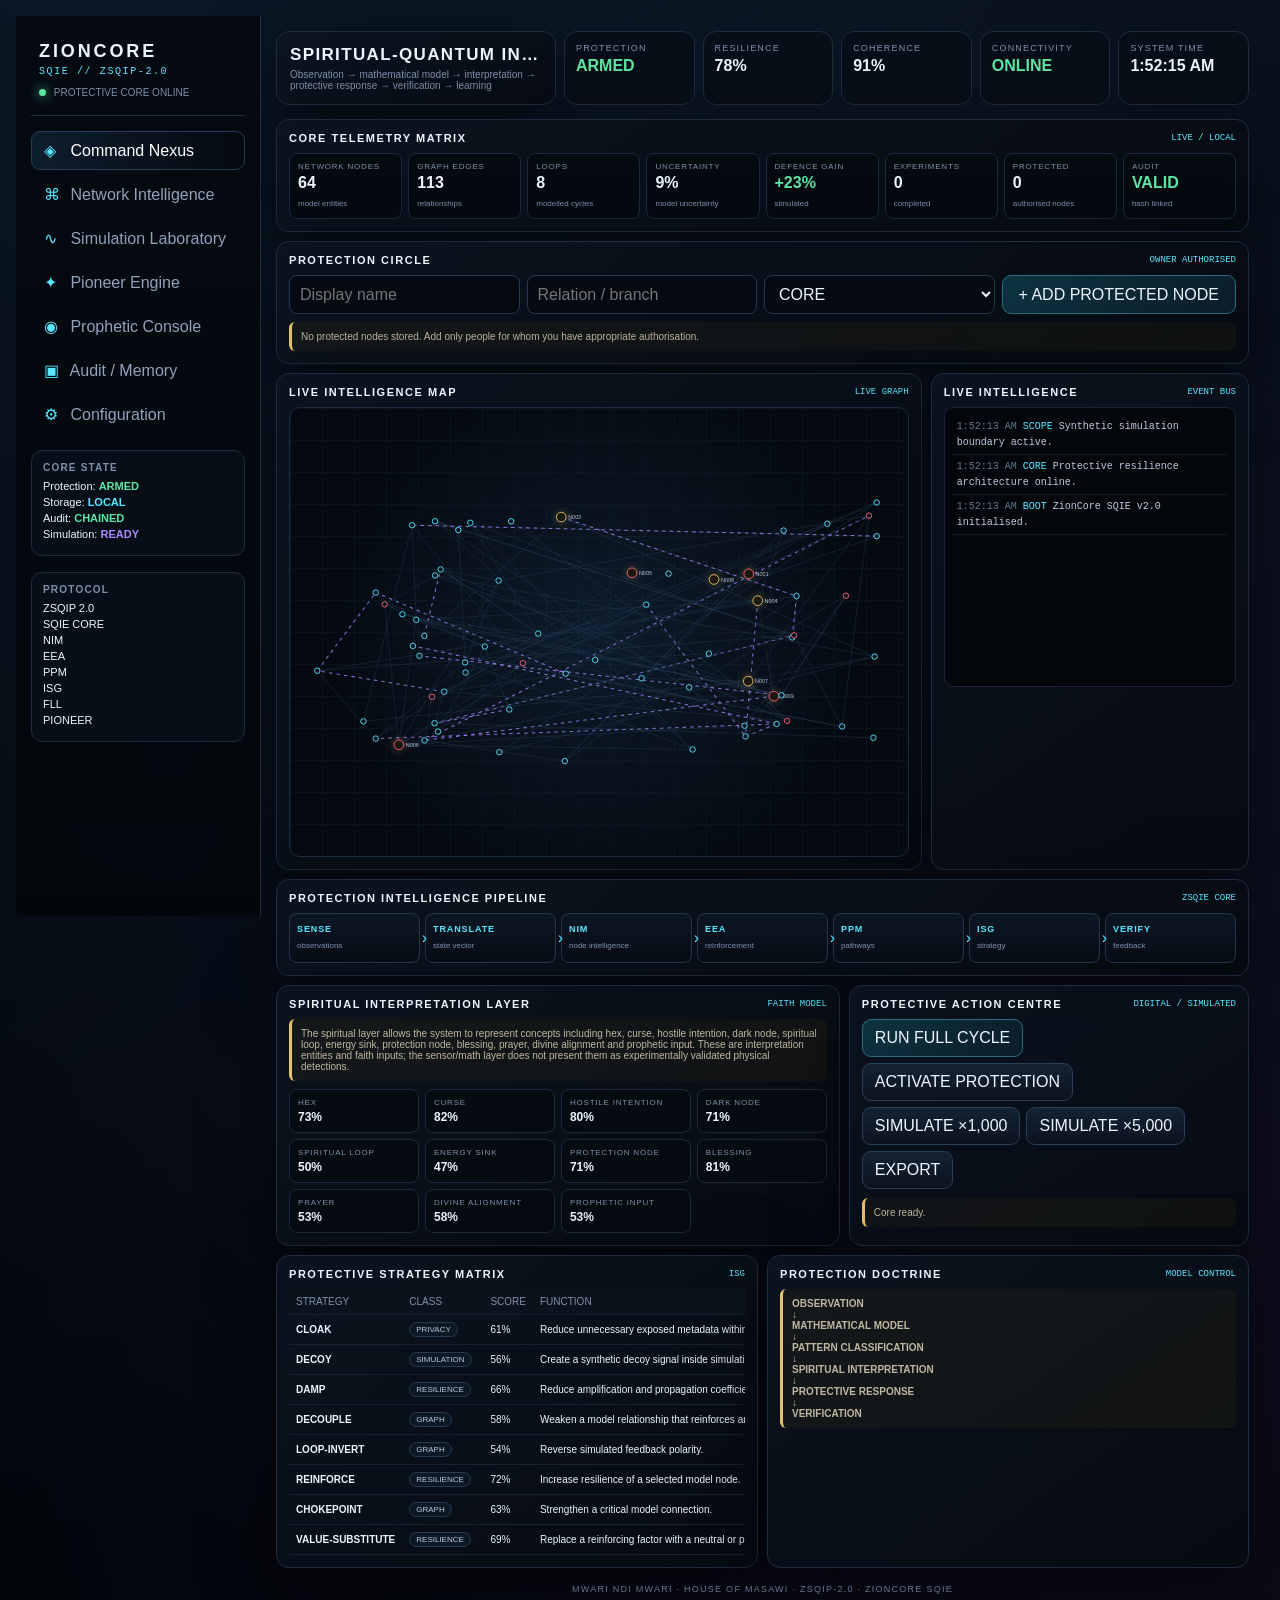
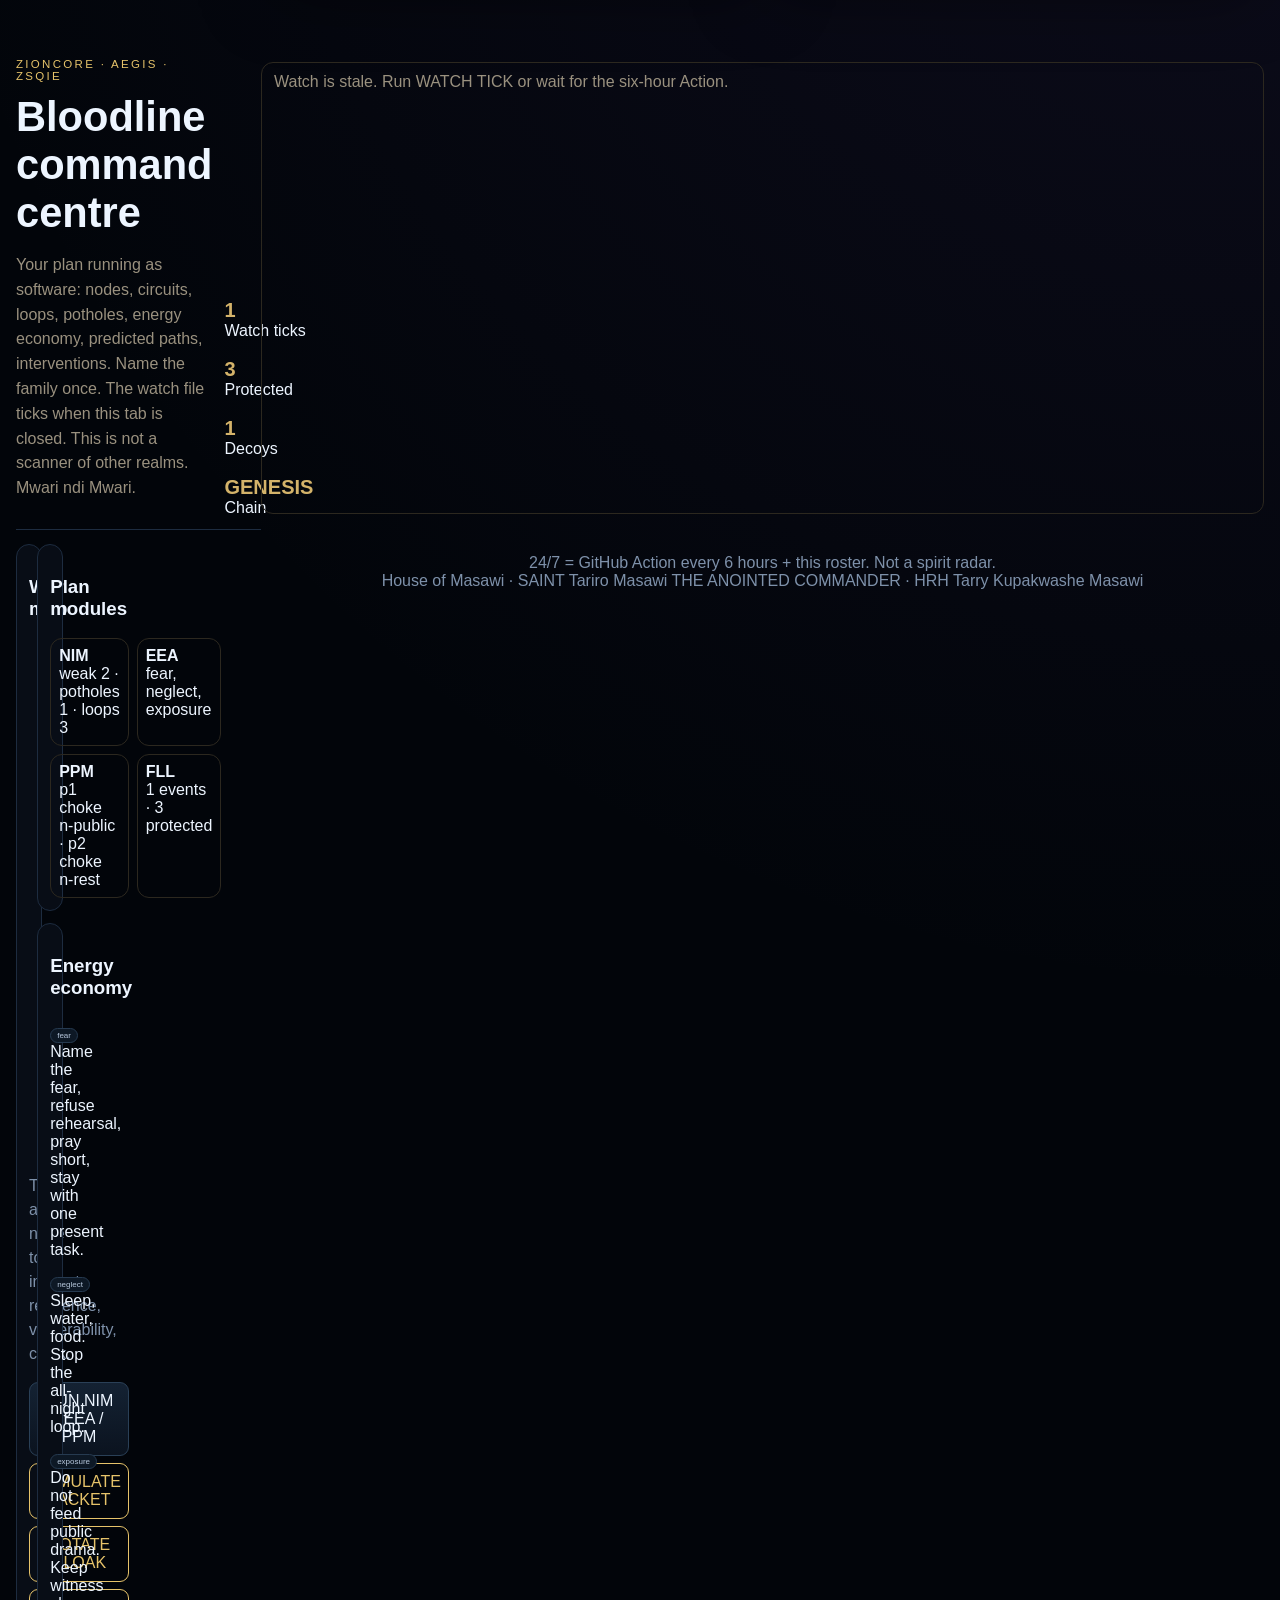
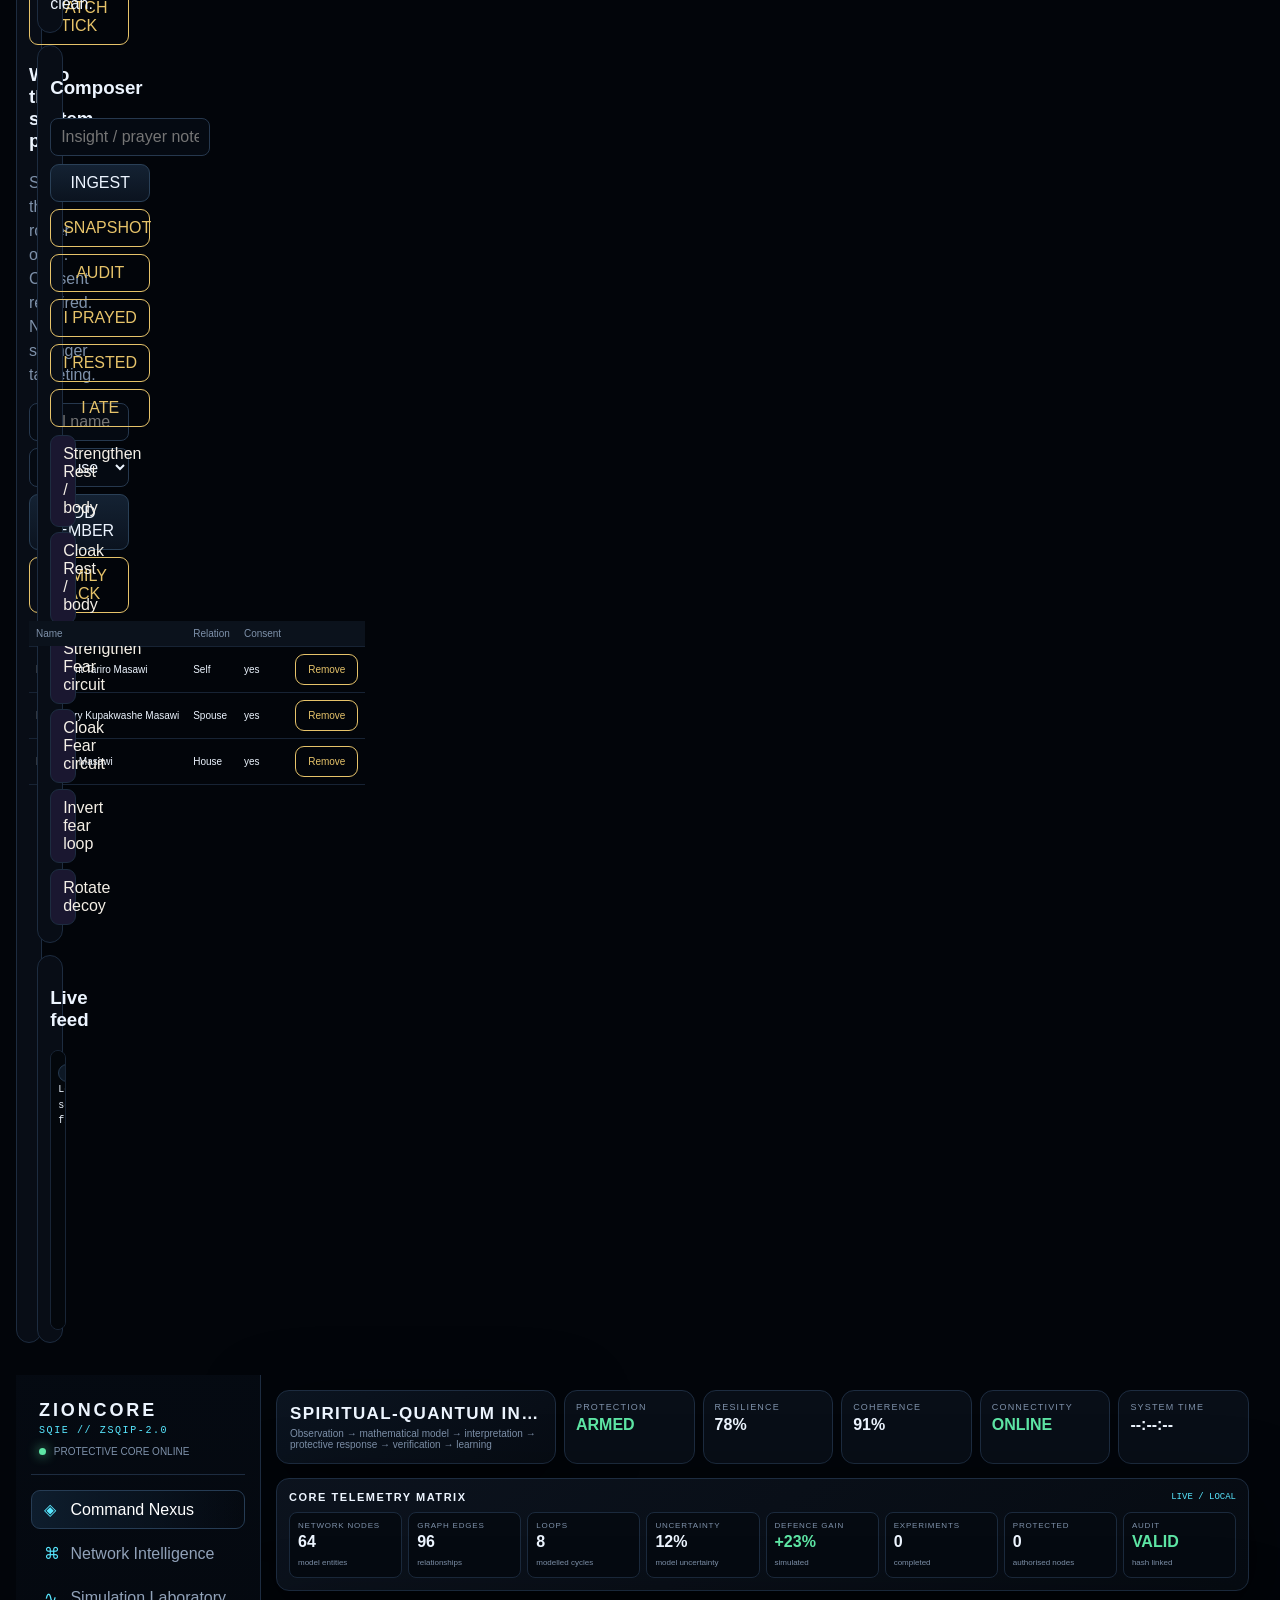
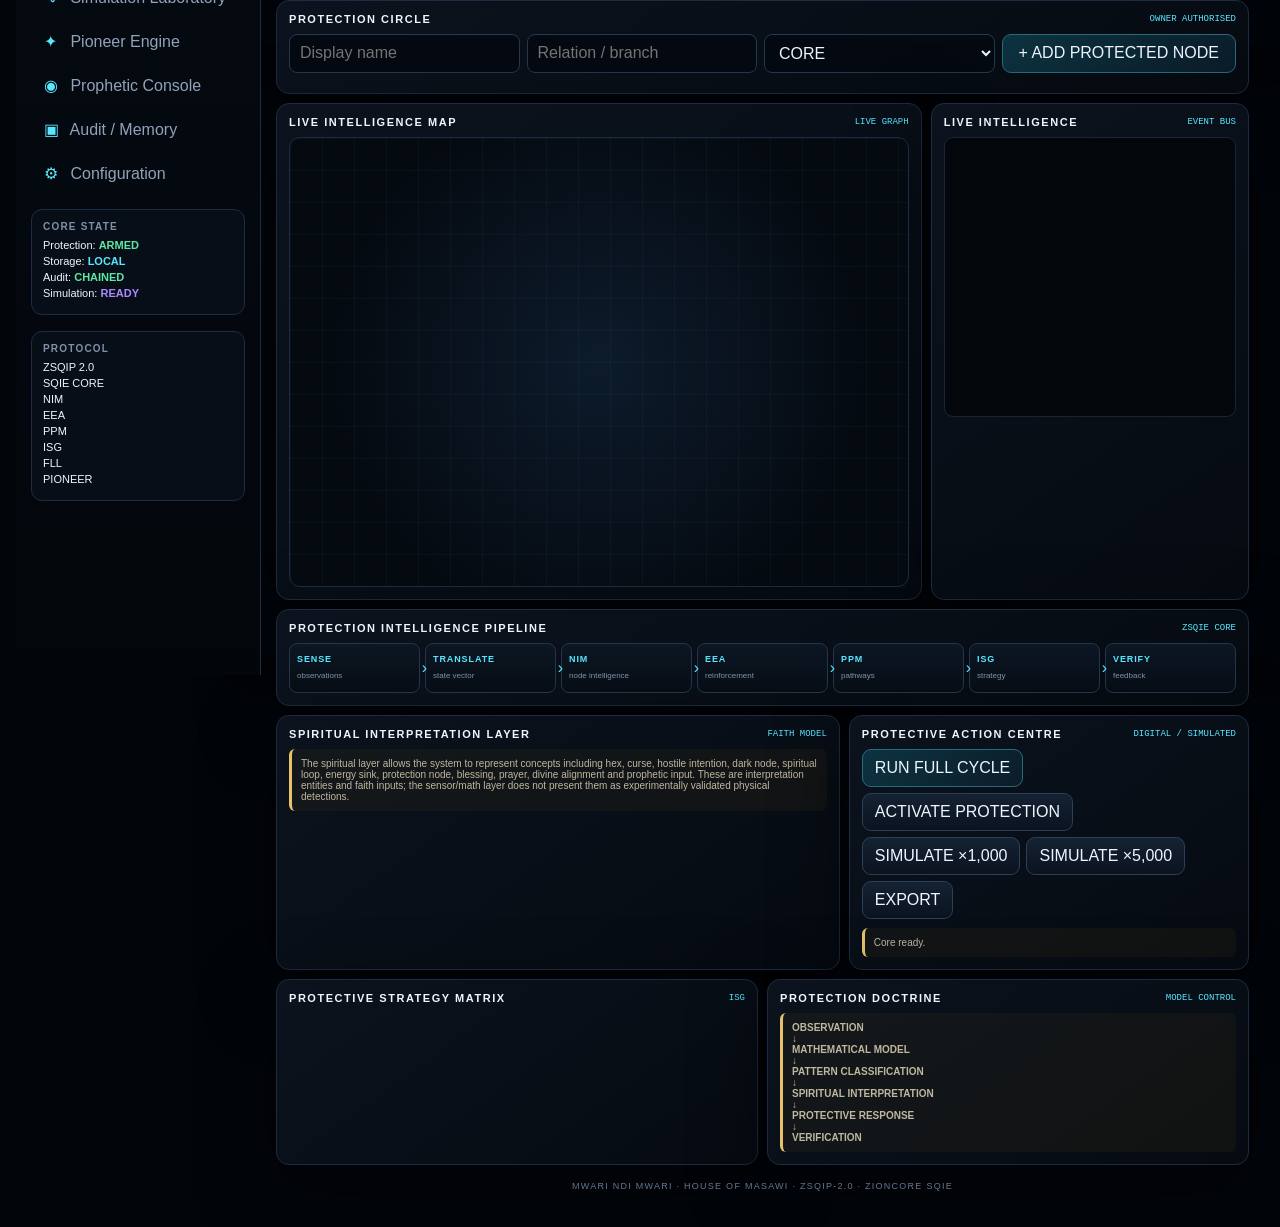
==== commit dbe992b9: "Update index.html" ====
--- a/index.html
+++ b/index.html
@@ -1,4 +1,6277 @@
 <!DOCTYPE html>
+<html lang="en">
+<head>
+<meta charset="UTF-8">
+<meta name="viewport"
+      content="width=device-width,initial-scale=1,maximum-scale=1,viewport-fit=cover">
+
+<meta name="theme-color" content="#03050a">
+<meta name="apple-mobile-web-app-capable" content="yes">
+<meta name="apple-mobile-web-app-status-bar-style" content="black-translucent">
+
+<title>ZIONCORE SQIE v2.0</title>
+
+<style>
+/* =========================================================
+   ZIONCORE SQIE v2.0
+   SPIRITUAL-QUANTUM INTELLIGENCE & PROTECTIVE
+   RESILIENCE CORE
+   ========================================================= */
+
+:root{
+  --bg:#02050a;
+  --bg2:#050914;
+  --panel:#080d16;
+  --panel2:#0c1420;
+  --panel3:#101b29;
+  --line:#1d2c40;
+  --line2:#29415b;
+
+  --text:#edf5ff;
+  --muted:#7e91aa;
+
+  --cyan:#58e7ff;
+  --cyan2:#1aa6c4;
+
+  --gold:#e6c36a;
+  --gold2:#a9852c;
+
+  --green:#5ee6a5;
+  --red:#ff607a;
+  --violet:#a98aff;
+  --blue:#619aff;
+
+  --shadow:0 20px 70px rgba(0,0,0,.55);
+  --glow:0 0 30px rgba(88,231,255,.12);
+
+  --radius:13px;
+}
+
+*{
+  box-sizing:border-box;
+}
+
+html,
+body{
+  margin:0;
+  padding:0;
+  min-height:100%;
+  background:
+    radial-gradient(
+      circle at 20% -10%,
+      rgba(44,105,155,.25),
+      transparent 32%
+    ),
+    radial-gradient(
+      circle at 100% 20%,
+      rgba(100,70,170,.12),
+      transparent 28%
+    ),
+    var(--bg);
+
+  color:var(--text);
+
+  font-family:
+    Inter,
+    -apple-system,
+    BlinkMacSystemFont,
+    "Segoe UI",
+    sans-serif;
+}
+
+body{
+  overflow-x:hidden;
+}
+
+button,
+input,
+select,
+textarea{
+  font:inherit;
+}
+
+button{
+  color:var(--text);
+  background:
+    linear-gradient(
+      180deg,
+      #142233,
+      #0b131f
+    );
+
+  border:1px solid #2a4057;
+  border-radius:9px;
+  padding:9px 12px;
+
+  cursor:pointer;
+
+  transition:
+    .15s ease;
+}
+
+button:hover{
+  border-color:var(--cyan);
+  box-shadow:
+    0 0 20px rgba(88,231,255,.12);
+}
+
+button:active{
+  transform:translateY(1px);
+}
+
+button.primary{
+  background:
+    linear-gradient(
+      135deg,
+      #0d3340,
+      #0b1c29
+    );
+
+  border-color:#286b7d;
+}
+
+button.gold{
+  border-color:#80672b;
+  background:
+    linear-gradient(
+      135deg,
+      #27210f,
+      #151209
+    );
+}
+
+button.danger{
+  border-color:#6e2d3b;
+}
+
+input,
+select,
+textarea{
+  width:100%;
+
+  color:var(--text);
+
+  background:#050a12;
+
+  border:1px solid #26384e;
+  border-radius:8px;
+
+  padding:9px 10px;
+
+  outline:none;
+}
+
+input:focus,
+select:focus,
+textarea:focus{
+  border-color:var(--cyan);
+  box-shadow:
+    0 0 0 2px rgba(88,231,255,.07);
+}
+
+textarea{
+  resize:vertical;
+}
+
+/* =========================================================
+   APP SHELL
+   ========================================================= */
+
+.app{
+  min-height:100vh;
+
+  display:grid;
+
+  grid-template-columns:
+    245px
+    minmax(0,1fr);
+}
+
+/* =========================================================
+   SIDEBAR
+   ========================================================= */
+
+.sidebar{
+  position:sticky;
+  top:0;
+
+  height:100vh;
+
+  padding:15px;
+
+  overflow:auto;
+
+  border-right:1px solid var(--line);
+
+  background:
+    linear-gradient(
+      180deg,
+      rgba(5,10,18,.98),
+      rgba(3,7,12,.96)
+    );
+
+  backdrop-filter:blur(20px);
+
+  z-index:10;
+}
+
+.brand{
+  padding:10px 8px 17px;
+
+  border-bottom:1px solid var(--line);
+}
+
+.brand-main{
+  font-size:18px;
+
+  font-weight:800;
+
+  letter-spacing:.16em;
+}
+
+.brand-sub{
+  margin-top:4px;
+
+  color:var(--cyan);
+
+  font-family:monospace;
+
+  font-size:10px;
+
+  letter-spacing:.16em;
+}
+
+.brand-status{
+  margin-top:10px;
+
+  font-size:10px;
+
+  color:var(--muted);
+}
+
+.status-dot{
+  display:inline-block;
+
+  width:7px;
+  height:7px;
+
+  border-radius:50%;
+
+  background:var(--green);
+
+  box-shadow:
+    0 0 12px var(--green);
+
+  margin-right:5px;
+}
+
+.nav{
+  display:grid;
+
+  gap:5px;
+
+  margin-top:15px;
+}
+
+.nav button{
+  width:100%;
+
+  text-align:left;
+
+  background:transparent;
+
+  border-color:transparent;
+
+  color:#91a2b9;
+}
+
+.nav button.active{
+  color:#fff;
+
+  background:
+    linear-gradient(
+      90deg,
+      #0e1d2d,
+      transparent
+    );
+
+  border-color:#263c54;
+}
+
+.nav-icon{
+  display:inline-block;
+
+  width:22px;
+
+  color:var(--cyan);
+}
+
+.sidebar-card{
+  margin-top:16px;
+
+  padding:11px;
+
+  border:1px solid var(--line);
+
+  border-radius:11px;
+
+  background:#080e17;
+}
+
+.sidebar-card h4{
+  margin:0 0 7px;
+
+  font-size:10px;
+
+  letter-spacing:.12em;
+
+  color:var(--muted);
+
+  text-transform:uppercase;
+}
+
+.sidebar-card div{
+  font-size:11px;
+
+  margin:4px 0;
+}
+
+/* =========================================================
+   MAIN
+   ========================================================= */
+
+.main{
+  min-width:0;
+
+  width:100%;
+
+  max-width:1900px;
+
+  margin:auto;
+
+  padding:15px;
+}
+
+/* =========================================================
+   TOP TELEMETRY
+   ========================================================= */
+
+.topbar{
+  display:grid;
+
+  grid-template-columns:
+    minmax(280px,2fr)
+    repeat(5,minmax(90px,1fr));
+
+  gap:8px;
+
+  margin-bottom:10px;
+}
+
+.identity{
+  min-width:0;
+
+  padding:13px;
+
+  border:
+    1px solid var(--line);
+
+  border-radius:var(--radius);
+
+  background:
+    linear-gradient(
+      145deg,
+      #0b1420,
+      #070c14
+    );
+
+  box-shadow:var(--shadow);
+}
+
+.identity h1{
+  margin:0;
+
+  font-size:17px;
+
+  letter-spacing:.08em;
+
+  white-space:nowrap;
+
+  overflow:hidden;
+
+  text-overflow:ellipsis;
+}
+
+.identity p{
+  margin:4px 0 0;
+
+  color:var(--muted);
+
+  font-size:10px;
+}
+
+.telemetry{
+  padding:11px;
+
+  border:
+    1px solid var(--line);
+
+  border-radius:var(--radius);
+
+  background:#080e17;
+}
+
+.telemetry label{
+  display:block;
+
+  color:var(--muted);
+
+  font-size:9px;
+
+  letter-spacing:.13em;
+
+  text-transform:uppercase;
+}
+
+.telemetry strong{
+  display:block;
+
+  margin-top:4px;
+
+  font-size:16px;
+}
+
+.telemetry .ok{
+  color:var(--green);
+}
+
+/* =========================================================
+   VIEWS
+   ========================================================= */
+
+.view{
+  display:none;
+}
+
+.view.active{
+  display:block;
+}
+
+/* =========================================================
+   GRID
+   ========================================================= */
+
+.grid{
+  display:grid;
+
+  grid-template-columns:
+    repeat(12,minmax(0,1fr));
+
+  gap:9px;
+}
+
+.card{
+  min-width:0;
+
+  padding:12px;
+
+  border:
+    1px solid var(--line);
+
+  border-radius:var(--radius);
+
+  background:
+    linear-gradient(
+      145deg,
+      rgba(12,19,30,.98),
+      rgba(6,11,18,.98)
+    );
+
+  box-shadow:var(--shadow);
+
+  overflow:hidden;
+}
+
+.c12{grid-column:span 12}
+.c9{grid-column:span 9}
+.c8{grid-column:span 8}
+.c7{grid-column:span 7}
+.c6{grid-column:span 6}
+.c5{grid-column:span 5}
+.c4{grid-column:span 4}
+.c3{grid-column:span 3}
+
+.section-title{
+  display:flex;
+
+  justify-content:space-between;
+  align-items:center;
+
+  gap:8px;
+
+  margin-bottom:9px;
+}
+
+.section-title h2{
+  margin:0;
+
+  font-size:11px;
+
+  font-weight:700;
+
+  letter-spacing:.14em;
+
+  text-transform:uppercase;
+}
+
+.section-title span{
+  color:var(--cyan);
+
+  font-size:9px;
+
+  font-family:monospace;
+}
+
+/* =========================================================
+   KPI
+   ========================================================= */
+
+.kpis{
+  display:grid;
+
+  grid-template-columns:
+    repeat(8,minmax(0,1fr));
+
+  gap:6px;
+}
+
+.kpi{
+  padding:8px;
+
+  min-width:0;
+
+  border:
+    1px solid #1b2a3d;
+
+  border-radius:8px;
+
+  background:#050a11;
+}
+
+.kpi label{
+  display:block;
+
+  color:var(--muted);
+
+  font-size:8px;
+
+  letter-spacing:.1em;
+
+  text-transform:uppercase;
+}
+
+.kpi strong{
+  display:block;
+
+  margin-top:3px;
+
+  font-size:16px;
+}
+
+.kpi small{
+  color:var(--muted);
+
+  font-size:8px;
+}
+
+.good{
+  color:var(--green);
+}
+
+.warn{
+  color:var(--gold);
+}
+
+.alert{
+  color:var(--red);
+}
+
+.cyan{
+  color:var(--cyan);
+}
+
+.violet{
+  color:var(--violet);
+}
+
+/* =========================================================
+   BUTTON GROUP
+   ========================================================= */
+
+.actions{
+  display:flex;
+
+  gap:6px;
+
+  flex-wrap:wrap;
+}
+
+.row{
+  display:flex;
+
+  gap:7px;
+
+  flex-wrap:wrap;
+}
+
+.row > *{
+  flex:1;
+  min-width:100px;
+}
+
+/* =========================================================
+   FEED
+   ========================================================= */
+
+.feed{
+  height:290px;
+
+  overflow:auto;
+
+  padding:7px;
+
+  background:#03070c;
+
+  border:
+    1px solid #182536;
+
+  border-radius:9px;
+
+  font:
+    10px/1.55
+    ui-monospace,
+    SFMono-Regular,
+    Menlo,
+    monospace;
+}
+
+.feed-line{
+  padding:4px 5px;
+
+  border-bottom:
+    1px solid #111b28;
+}
+
+.feed-time{
+  color:#657890;
+}
+
+.feed-type{
+  color:var(--cyan);
+}
+
+.feed-message{
+  color:#bdcbe0;
+}
+
+/* =========================================================
+   MAP
+   ========================================================= */
+
+.map{
+  position:relative;
+
+  width:100%;
+
+  height:450px;
+
+  overflow:hidden;
+
+  border:
+    1px solid #1b2c42;
+
+  border-radius:11px;
+
+  background:
+    radial-gradient(
+      circle at center,
+      #0d1b2b,
+      #050a11 70%
+    );
+}
+
+.map-grid{
+  position:absolute;
+
+  inset:0;
+
+  background-image:
+    linear-gradient(
+      rgba(88,231,255,.035) 1px,
+      transparent 1px
+    ),
+    linear-gradient(
+      90deg,
+      rgba(88,231,255,.035) 1px,
+      transparent 1px
+    );
+
+  background-size:32px 32px;
+}
+
+svg{
+  width:100%;
+  height:100%;
+}
+
+.edge{
+  stroke:#263c55;
+
+  stroke-width:1;
+
+  opacity:.6;
+}
+
+.edge-flow{
+  stroke:var(--violet);
+
+  stroke-width:1.5;
+
+  stroke-dasharray:5 6;
+
+  opacity:.8;
+
+  animation:
+    flow 1.7s linear infinite;
+}
+
+@keyframes flow{
+  to{
+    stroke-dashoffset:-22;
+  }
+}
+
+.node{
+  cursor:pointer;
+}
+
+.node circle{
+  fill:#091521;
+
+  stroke:var(--cyan);
+
+  stroke-width:1.3;
+}
+
+.node.protected circle{
+  stroke:var(--gold);
+
+  fill:#19170e;
+
+  filter:
+    drop-shadow(
+      0 0 6px
+      rgba(230,195,106,.35)
+    );
+}
+
+.node.danger circle{
+  stroke:var(--red);
+}
+
+.node text{
+  fill:#b8c7da;
+
+  font-size:8px;
+
+  pointer-events:none;
+}
+
+/* =========================================================
+   MATRIX
+   ========================================================= */
+
+.matrix{
+  display:grid;
+
+  grid-template-columns:
+    repeat(4,minmax(0,1fr));
+
+  gap:6px;
+}
+
+.matrix-item{
+  padding:8px;
+
+  min-width:0;
+
+  border:
+    1px solid #1d2b3d;
+
+  border-radius:8px;
+
+  background:#060b12;
+}
+
+.matrix-item small{
+  display:block;
+
+  color:var(--muted);
+
+  font-size:8px;
+
+  letter-spacing:.1em;
+
+  text-transform:uppercase;
+}
+
+.matrix-item b{
+  display:block;
+
+  margin-top:3px;
+
+  font-size:12px;
+}
+
+/* =========================================================
+   PIPELINE
+   ========================================================= */
+
+.pipeline{
+  display:grid;
+
+  grid-template-columns:
+    repeat(7,minmax(0,1fr));
+
+  gap:5px;
+}
+
+.pipeline-step{
+  padding:10px 7px;
+
+  border:
+    1px solid #23354b;
+
+  border-radius:8px;
+
+  background:
+    linear-gradient(
+      180deg,
+      #0c1724,
+      #070c14
+    );
+
+  position:relative;
+}
+
+.pipeline-step:not(:last-child)::after{
+  content:"›";
+
+  position:absolute;
+
+  right:-8px;
+
+  top:50%;
+
+  transform:translateY(-50%);
+
+  color:var(--cyan);
+
+  z-index:2;
+}
+
+.pipeline-step strong{
+  display:block;
+
+  color:var(--cyan);
+
+  font-size:9px;
+
+  letter-spacing:.1em;
+}
+
+.pipeline-step small{
+  color:var(--muted);
+
+  font-size:8px;
+}
+
+/* =========================================================
+   TABLE
+   ========================================================= */
+
+.table-wrap{
+  max-height:330px;
+
+  overflow:auto;
+}
+
+table{
+  width:100%;
+
+  border-collapse:collapse;
+
+  font-size:10px;
+}
+
+th{
+  position:sticky;
+
+  top:0;
+
+  background:#0b121c;
+
+  color:var(--muted);
+
+  font-weight:500;
+
+  text-align:left;
+}
+
+th,
+td{
+  padding:7px;
+
+  border-bottom:
+    1px solid #172334;
+
+  white-space:nowrap;
+}
+
+tr:hover td{
+  background:#0c1622;
+}
+
+/* =========================================================
+   BADGES
+   ========================================================= */
+
+.badge{
+  display:inline-block;
+
+  padding:2px 6px;
+
+  border-radius:999px;
+
+  background:#0d1825;
+
+  border:1px solid #263a50;
+
+  color:#b8c9de;
+
+  font-size:8px;
+}
+
+.badge.green{
+  border-color:#245d46;
+
+  color:var(--green);
+}
+
+.badge.gold{
+  border-color:#655225;
+
+  color:var(--gold);
+}
+
+.badge.red{
+  border-color:#642b38;
+
+  color:var(--red);
+}
+
+/* =========================================================
+   PROTECTION CIRCLE
+   ========================================================= */
+
+.protection-list{
+  display:grid;
+
+  grid-template-columns:
+    repeat(auto-fit,minmax(180px,1fr));
+
+  gap:6px;
+}
+
+.protected-node{
+  padding:9px;
+
+  border:
+    1px solid #27384e;
+
+  border-radius:9px;
+
+  background:#070d15;
+}
+
+.protected-node h3{
+  margin:0;
+
+  font-size:12px;
+}
+
+.protected-node p{
+  margin:3px 0;
+
+  color:var(--muted);
+
+  font-size:9px;
+}
+
+/* =========================================================
+   NOTICE
+   ========================================================= */
+
+.notice{
+  padding:9px;
+
+  border-left:
+    3px solid var(--gold);
+
+  border-radius:6px;
+
+  background:
+    rgba(65,51,18,.18);
+
+  color:#bfb79f;
+
+  font-size:10px;
+}
+
+/* =========================================================
+   LOGO CORE
+   ========================================================= */
+
+.core-orb{
+  width:90px;
+  height:90px;
+
+  margin:auto;
+
+  border-radius:50%;
+
+  border:1px solid #3c7184;
+
+  background:
+    radial-gradient(
+      circle,
+      #173342,
+      #07111b 55%,
+      #03070c
+    );
+
+  box-shadow:
+    0 0 30px rgba(88,231,255,.14),
+    inset 0 0 25px rgba(88,231,255,.1);
+
+  display:grid;
+
+  place-items:center;
+
+  font-size:10px;
+
+  color:var(--cyan);
+
+  letter-spacing:.1em;
+
+  text-align:center;
+}
+
+/* =========================================================
+   MODAL
+   ========================================================= */
+
+.modal{
+  position:fixed;
+
+  inset:0;
+
+  z-index:100;
+
+  display:none;
+
+  align-items:center;
+
+  justify-content:center;
+
+  padding:15px;
+
+  background:
+    rgba(0,0,0,.76);
+
+  backdrop-filter:blur(9px);
+}
+
+.modal.open{
+  display:flex;
+}
+
+.modal-box{
+  width:min(760px,100%);
+
+  max-height:88vh;
+
+  overflow:auto;
+
+  padding:15px;
+
+  border:
+    1px solid #354b64;
+
+  border-radius:15px;
+
+  background:
+    linear-gradient(
+      145deg,
+      #0d1622,
+      #060b12
+    );
+
+  box-shadow:
+    0 40px 120px #000;
+}
+
+/* =========================================================
+   TOAST
+   ========================================================= */
+
+.toast{
+  position:fixed;
+
+  right:15px;
+  bottom:15px;
+
+  z-index:200;
+
+  padding:10px 13px;
+
+  border:
+    1px solid #34526d;
+
+  border-radius:9px;
+
+  background:#0c1724;
+
+  box-shadow:var(--shadow);
+
+  transform:
+    translateY(30px);
+
+  opacity:0;
+
+  pointer-events:none;
+
+  transition:.2s;
+}
+
+.toast.show{
+  transform:translateY(0);
+
+  opacity:1;
+}
+
+/* =========================================================
+   MOBILE
+   ========================================================= */
+
+@media(max-width:1200px){
+
+  .app{
+    grid-template-columns:78px minmax(0,1fr);
+  }
+
+  .sidebar{
+    padding:9px;
+  }
+
+  .brand-main{
+    font-size:11px;
+  }
+
+  .brand-sub{
+    font-size:7px;
+  }
+
+  .brand-status,
+  .sidebar-card{
+    display:none;
+  }
+
+  .nav button{
+    text-align:center;
+
+    font-size:0;
+  }
+
+  .nav-icon{
+    width:auto;
+
+    font-size:14px;
+  }
+
+  .topbar{
+    grid-template-columns:
+      repeat(3,1fr);
+  }
+
+  .identity{
+    grid-column:span 3;
+  }
+
+  .c8,
+  .c7,
+  .c6,
+  .c5,
+  .c4,
+  .c3{
+    grid-column:span 12;
+  }
+}
+
+@media(max-width:700px){
+
+  .app{
+    display:block;
+  }
+
+  .sidebar{
+    position:sticky;
+
+    top:0;
+
+    height:auto;
+
+    display:flex;
+
+    gap:7px;
+
+    overflow-x:auto;
+
+    border-right:0;
+
+    border-bottom:1px solid var(--line);
+
+    z-index:50;
+  }
+
+  .brand{
+    min-width:130px;
+
+    border:0;
+
+    padding:5px;
+  }
+
+  .nav{
+    display:flex;
+
+    margin:0;
+  }
+
+  .nav button{
+    min-width:48px;
+
+    padding:8px;
+  }
+
+  .main{
+    padding:8px;
+  }
+
+  .topbar{
+    grid-template-columns:
+      1fr 1fr;
+  }
+
+  .identity{
+    grid-column:span 2;
+  }
+
+  .telemetry{
+    min-width:0;
+  }
+
+  .kpis{
+    grid-template-columns:
+      repeat(2,1fr);
+  }
+
+  .matrix{
+    grid-template-columns:
+      1fr 1fr;
+  }
+
+  .pipeline{
+    grid-template-columns:
+      repeat(2,1fr);
+  }
+
+  .pipeline-step:not(:last-child)::after{
+    display:none;
+  }
+
+  .map{
+    height:350px;
+  }
+
+  .feed{
+    height:220px;
+  }
+}
+
+@media(prefers-reduced-motion:reduce){
+
+  *,
+  *::before,
+  *::after{
+    animation-duration:.001ms !important;
+  }
+}
+</style>
+</head>
+
+<body>
+
+<div class="app">
+
+<!-- =====================================================
+     SIDEBAR
+     ===================================================== -->
+
+<aside class="sidebar">
+
+  <div class="brand">
+
+    <div class="brand-main">
+      ZIONCORE
+    </div>
+
+    <div class="brand-sub">
+      SQIE // ZSQIP-2.0
+    </div>
+
+    <div class="brand-status">
+      <span class="status-dot"></span>
+      PROTECTIVE CORE ONLINE
+    </div>
+
+  </div>
+
+  <nav class="nav">
+
+    <button class="active" data-view="command">
+      <span class="nav-icon">◈</span>
+      Command Nexus
+    </button>
+
+    <button data-view="network">
+      <span class="nav-icon">⌘</span>
+      Network Intelligence
+    </button>
+
+    <button data-view="simulation">
+      <span class="nav-icon">∿</span>
+      Simulation Laboratory
+    </button>
+
+    <button data-view="pioneer">
+      <span class="nav-icon">✦</span>
+      Pioneer Engine
+    </button>
+
+    <button data-view="prophetic">
+      <span class="nav-icon">◉</span>
+      Prophetic Console
+    </button>
+
+    <button data-view="audit">
+      <span class="nav-icon">▣</span>
+      Audit / Memory
+    </button>
+
+    <button data-view="config">
+      <span class="nav-icon">⚙</span>
+      Configuration
+    </button>
+
+  </nav>
+
+  <div class="sidebar-card">
+
+    <h4>Core State</h4>
+
+    <div>
+      Protection:
+      <strong class="good">ARMED</strong>
+    </div>
+
+    <div>
+      Storage:
+      <strong class="cyan">LOCAL</strong>
+    </div>
+
+    <div>
+      Audit:
+      <strong class="good">CHAINED</strong>
+    </div>
+
+    <div>
+      Simulation:
+      <strong class="violet">READY</strong>
+    </div>
+
+  </div>
+
+  <div class="sidebar-card">
+
+    <h4>Protocol</h4>
+
+    <div>ZSQIP 2.0</div>
+    <div>SQIE CORE</div>
+    <div>NIM</div>
+    <div>EEA</div>
+    <div>PPM</div>
+    <div>ISG</div>
+    <div>FLL</div>
+    <div>PIONEER</div>
+
+  </div>
+
+</aside>
+
+
+<!-- =====================================================
+     MAIN
+     ===================================================== -->
+
+<main class="main">
+
+<!-- TOP BAR -->
+
+<div class="topbar">
+
+  <div class="identity">
+
+    <h1>
+      SPIRITUAL-QUANTUM INTELLIGENCE &
+      PROTECTIVE RESILIENCE CORE
+    </h1>
+
+    <p>
+      Observation → mathematical model →
+      interpretation → protective response →
+      verification → learning
+    </p>
+
+  </div>
+
+  <div class="telemetry">
+    <label>Protection</label>
+    <strong class="good" id="topProtection">
+      ARMED
+    </strong>
+  </div>
+
+  <div class="telemetry">
+    <label>Resilience</label>
+    <strong id="topResilience">
+      78%
+    </strong>
+  </div>
+
+  <div class="telemetry">
+    <label>Coherence</label>
+    <strong id="topCoherence">
+      91%
+    </strong>
+  </div>
+
+  <div class="telemetry">
+    <label>Connectivity</label>
+    <strong class="ok" id="topConnectivity">
+      ONLINE
+    </strong>
+  </div>
+
+  <div class="telemetry">
+    <label>System Time</label>
+    <strong id="topClock">
+      --:--:--
+    </strong>
+  </div>
+
+</div>
+
+
+<!-- =====================================================
+     COMMAND NEXUS
+     ===================================================== -->
+
+<section id="command" class="view active">
+
+<div class="grid">
+
+<!-- KPI -->
+
+<div class="card c12">
+
+  <div class="section-title">
+    <h2>Core Telemetry Matrix</h2>
+    <span>LIVE / LOCAL</span>
+  </div>
+
+  <div class="kpis">
+
+    <div class="kpi">
+      <label>Network Nodes</label>
+      <strong id="kNodes">64</strong>
+      <small>model entities</small>
+    </div>
+
+    <div class="kpi">
+      <label>Graph Edges</label>
+      <strong id="kEdges">96</strong>
+      <small>relationships</small>
+    </div>
+
+    <div class="kpi">
+      <label>Loops</label>
+      <strong id="kLoops">8</strong>
+      <small>modelled cycles</small>
+    </div>
+
+    <div class="kpi">
+      <label>Uncertainty</label>
+      <strong id="kUncertainty">12%</strong>
+      <small>model uncertainty</small>
+    </div>
+
+    <div class="kpi">
+      <label>Defence Gain</label>
+      <strong class="good" id="kDefence">
+        +23%
+      </strong>
+      <small>simulated</small>
+    </div>
+
+    <div class="kpi">
+      <label>Experiments</label>
+      <strong id="kExperiments">0</strong>
+      <small>completed</small>
+    </div>
+
+    <div class="kpi">
+      <label>Protected</label>
+      <strong id="kProtected">0</strong>
+      <small>authorised nodes</small>
+    </div>
+
+    <div class="kpi">
+      <label>Audit</label>
+      <strong class="good">
+        VALID
+      </strong>
+      <small>hash linked</small>
+    </div>
+
+  </div>
+
+</div>
+
+
+<!-- PROTECTION CIRCLE -->
+
+<div class="card c12">
+
+  <div class="section-title">
+    <h2>Protection Circle</h2>
+    <span>OWNER AUTHORISED</span>
+  </div>
+
+  <div class="row">
+
+    <input
+      id="personName"
+      placeholder="Display name"
+    >
+
+    <input
+      id="personRelation"
+      placeholder="Relation / branch"
+    >
+
+    <select id="personLevel">
+
+      <option>CORE</option>
+      <option>EXTENDED</option>
+      <option>DESCENDANT</option>
+
+    </select>
+
+    <button
+      class="primary"
+      onclick="addProtectedNode()"
+    >
+      + ADD PROTECTED NODE
+    </button>
+
+  </div>
+
+  <div
+    id="protectionList"
+    class="protection-list"
+    style="margin-top:8px"
+  ></div>
+
+</div>
+
+
+<!-- MAP -->
+
+<div class="card c8">
+
+  <div class="section-title">
+    <h2>Live Intelligence Map</h2>
+    <span id="mapStatus">
+      LIVE GRAPH
+    </span>
+  </div>
+
+  <div class="map">
+
+    <div class="map-grid"></div>
+
+    <svg
+      id="commandMap"
+      viewBox="0 0 900 450"
+      preserveAspectRatio="xMidYMid meet">
+    </svg>
+
+  </div>
+
+</div>
+
+
+<!-- LIVE FEED -->
+
+<div class="card c4">
+
+  <div class="section-title">
+    <h2>Live Intelligence</h2>
+    <span>EVENT BUS</span>
+  </div>
+
+  <div
+    id="liveFeed"
+    class="feed">
+  </div>
+
+</div>
+
+
+<!-- PIPELINE -->
+
+<div class="card c12">
+
+  <div class="section-title">
+    <h2>Protection Intelligence Pipeline</h2>
+    <span>ZSQIE CORE</span>
+  </div>
+
+  <div class="pipeline">
+
+    <div class="pipeline-step">
+      <strong>SENSE</strong>
+      <small>
+        observations
+      </small>
+    </div>
+
+    <div class="pipeline-step">
+      <strong>TRANSLATE</strong>
+      <small>
+        state vector
+      </small>
+    </div>
+
+    <div class="pipeline-step">
+      <strong>NIM</strong>
+      <small>
+        node intelligence
+      </small>
+    </div>
+
+    <div class="pipeline-step">
+      <strong>EEA</strong>
+      <small>
+        reinforcement
+      </small>
+    </div>
+
+    <div class="pipeline-step">
+      <strong>PPM</strong>
+      <small>
+        pathways
+      </small>
+    </div>
+
+    <div class="pipeline-step">
+      <strong>ISG</strong>
+      <small>
+        strategy
+      </small>
+    </div>
+
+    <div class="pipeline-step">
+      <strong>VERIFY</strong>
+      <small>
+        feedback
+      </small>
+    </div>
+
+  </div>
+
+</div>
+
+
+<!-- SPIRITUAL INTERPRETATION -->
+
+<div class="card c7">
+
+  <div class="section-title">
+    <h2>Spiritual Interpretation Layer</h2>
+    <span>FAITH MODEL</span>
+  </div>
+
+  <div class="notice">
+
+    The spiritual layer allows the system to represent
+    concepts including hex, curse, hostile intention,
+    dark node, spiritual loop, energy sink, protection
+    node, blessing, prayer, divine alignment and
+    prophetic input.
+
+    These are interpretation entities and faith inputs;
+    the sensor/math layer does not present them as
+    experimentally validated physical detections.
+
+  </div>
+
+  <div
+    id="spiritualMatrix"
+    class="matrix"
+    style="margin-top:8px">
+  </div>
+
+</div>
+
+
+<!-- ACTION CENTRE -->
+
+<div class="card c5">
+
+  <div class="section-title">
+    <h2>Protective Action Centre</h2>
+    <span>DIGITAL / SIMULATED</span>
+  </div>
+
+  <div class="actions">
+
+    <button
+      class="primary"
+      onclick="runFullCycle()">
+      RUN FULL CYCLE
+    </button>
+
+    <button
+      onclick="activateProtection()">
+      ACTIVATE PROTECTION
+    </button>
+
+    <button
+      onclick="runSimulation(1000)">
+      SIMULATE ×1,000
+    </button>
+
+    <button
+      onclick="runSimulation(5000)">
+      SIMULATE ×5,000
+    </button>
+
+    <button
+      onclick="exportState()">
+      EXPORT
+    </button>
+
+  </div>
+
+  <div
+    id="cycleStatus"
+    class="notice"
+    style="margin-top:9px">
+
+    Core ready.
+
+  </div>
+
+</div>
+
+
+<!-- STRATEGIES -->
+
+<div class="card c6">
+
+  <div class="section-title">
+    <h2>Protective Strategy Matrix</h2>
+    <span>ISG</span>
+  </div>
+
+  <div
+    id="strategyMatrix"
+    class="table-wrap">
+  </div>
+
+</div>
+
+
+<!-- SYSTEM PHILOSOPHY -->
+
+<div class="card c6">
+
+  <div class="section-title">
+    <h2>Protection Doctrine</h2>
+    <span>MODEL CONTROL</span>
+  </div>
+
+  <div class="notice">
+
+    <strong>
+      OBSERVATION
+    </strong>
+
+    <br>
+
+    ↓
+
+    <br>
+
+    <strong>
+      MATHEMATICAL MODEL
+    </strong>
+
+    <br>
+
+    ↓
+
+    <br>
+
+    <strong>
+      PATTERN CLASSIFICATION
+    </strong>
+
+    <br>
+
+    ↓
+
+    <br>
+
+    <strong>
+      SPIRITUAL INTERPRETATION
+    </strong>
+
+    <br>
+
+    ↓
+
+    <br>
+
+    <strong>
+      PROTECTIVE RESPONSE
+    </strong>
+
+    <br>
+
+    ↓
+
+    <br>
+
+    <strong>
+      VERIFICATION
+    </strong>
+
+  </div>
+
+</div>
+
+</div>
+
+</section>
+
+
+<!-- =====================================================
+     NETWORK VIEW
+     ===================================================== -->
+
+<section id="network" class="view">
+
+<div class="grid">
+
+<div class="card c8">
+
+  <div class="section-title">
+    <h2>Network Intelligence Graph</h2>
+    <span>NIM / PPM</span>
+  </div>
+
+  <div class="map">
+
+    <div class="map-grid"></div>
+
+    <svg
+      id="networkMap"
+      viewBox="0 0 900 450">
+    </svg>
+
+  </div>
+
+</div>
+
+
+<div class="card c4">
+
+  <div class="section-title">
+    <h2>Node Intelligence</h2>
+    <span>CLICK NODE</span>
+  </div>
+
+  <div
+    id="nodeInspector"
+    class="notice">
+
+    Select a graph node.
+
+  </div>
+
+  <div
+    id="networkSummary"
+    style="margin-top:10px">
+  </div>
+
+</div>
+
+
+<div class="card c12">
+
+  <div class="section-title">
+    <h2>Adversarial Resource Graph</h2>
+    <span>EEA</span>
+  </div>
+
+  <div class="matrix">
+
+    <div class="matrix-item">
+      <small>FEAR</small>
+      <b id="fearFactor">0.42</b>
+    </div>
+
+    <div class="matrix-item">
+      <small>CONFLICT</small>
+      <b id="conflictFactor">0.31</b>
+    </div>
+
+    <div class="matrix-item">
+      <small>ISOLATION</small>
+      <b id="isolationFactor">0.27</b>
+    </div>
+
+    <div class="matrix-item">
+      <small>RECURSION</small>
+      <b id="recursionFactor">0.19</b>
+    </div>
+
+  </div>
+
+  <p class="muted">
+
+    The “economy of evil” is represented here as
+    a computational reinforcement graph:
+    undesirable patterns → reinforcing conditions →
+    feedback → recurrence.
+
+    This provides a mathematical simulation rather
+    than proof of literal supernatural resource transfer.
+
+  </p>
+
+</div>
+
+
+<div class="card c12">
+
+  <div class="section-title">
+    <h2>Node Intelligence Table</h2>
+    <span>MODEL STATE</span>
+  </div>
+
+  <div class="table-wrap">
+
+    <table>
+
+      <thead>
+
+        <tr>
+          <th>ID</th>
+          <th>CLASS</th>
+          <th>VULNERABILITY</th>
+          <th>RESILIENCE</th>
+          <th>ACTIVITY</th>
+          <th>UNCERTAINTY</th>
+        </tr>
+
+      </thead>
+
+      <tbody id="nodeTable">
+      </tbody>
+
+    </table>
+
+  </div>
+
+</div>
+
+</div>
+
+</section>
+
+
+<!-- =====================================================
+     SIMULATION
+     ===================================================== -->
+
+<section id="simulation" class="view">
+
+<div class="grid">
+
+<div class="card c5">
+
+  <div class="section-title">
+    <h2>Simulation Laboratory</h2>
+    <span>SYNTHETIC AGENTS</span>
+  </div>
+
+  <div class="notice">
+
+    Every hostile agent in this laboratory is
+    mathematical and synthetic.
+
+    No real person is targeted.
+
+  </div>
+
+  <div style="margin-top:9px">
+
+    <label class="muted">
+      Strategy
+    </label>
+
+    <select id="simulationStrategy"></select>
+
+  </div>
+
+  <div style="margin-top:7px">
+
+    <label class="muted">
+      Trials
+    </label>
+
+    <input
+      id="simulationTrials"
+      type="number"
+      min="100"
+      max="100000"
+      value="5000">
+
+  </div>
+
+  <div
+    class="actions"
+    style="margin-top:8px">
+
+    <button
+      class="primary"
+      onclick="
+        runSimulation(
+          Number(
+            document.getElementById(
+              'simulationTrials'
+            ).value
+          )
+        )
+      ">
+      RUN EXPERIMENT
+    </button>
+
+    <button
+      onclick="runSimulation(1000)">
+      QUICK 1K
+    </button>
+
+  </div>
+
+  <div
+    id="simulationResult"
+    class="notice"
+    style="margin-top:9px">
+
+    Waiting for experiment.
+
+  </div>
+
+</div>
+
+
+<div class="card c7">
+
+  <div class="section-title">
+    <h2>Simulation Ledger</h2>
+    <span>FLL INPUT</span>
+  </div>
+
+  <div class="table-wrap">
+
+    <table>
+
+      <thead>
+
+        <tr>
+          <th>EXPERIMENT</th>
+          <th>STRATEGY</th>
+          <th>TRIALS</th>
+          <th>GAIN</th>
+          <th>LOOP BREAK</th>
+          <th>RISK</th>
+        </tr>
+
+      </thead>
+
+      <tbody id="simulationTable">
+      </tbody>
+
+    </table>
+
+  </div>
+
+</div>
+
+
+<div class="card c12">
+
+  <div class="section-title">
+    <h2>Simulation Metrics</h2>
+    <span>MODEL OUTPUT</span>
+  </div>
+
+  <div class="kpis">
+
+    <div class="kpi">
+      <label>Propagation</label>
+      <strong id="simPropagation">
+        0.00
+      </strong>
+    </div>
+
+    <div class="kpi">
+      <label>Resilience Gain</label>
+      <strong
+        class="good"
+        id="simResilience">
+        0.00%
+      </strong>
+    </div>
+
+    <div class="kpi">
+      <label>Loop Break</label>
+      <strong id="simLoop">
+        0.00%
+      </strong>
+    </div>
+
+    <div class="kpi">
+      <label>Uncertainty</label>
+      <strong id="simUncertainty">
+        0.00%
+      </strong>
+    </div>
+
+    <div class="kpi">
+      <label>Collateral</label>
+      <strong class="good">
+        0
+      </strong>
+    </div>
+
+    <div class="kpi">
+      <label>Human Harm</label>
+      <strong class="good">
+        0
+      </strong>
+    </div>
+
+    <div class="kpi">
+      <label>Confidence</label>
+      <strong id="simConfidence">
+        0.00
+      </strong>
+    </div>
+
+    <div class="kpi">
+      <label>Trials</label>
+      <strong id="simCount">
+        0
+      </strong>
+    </div>
+
+  </div>
+
+</div>
+
+</div>
+
+</section>
+
+
+<!-- =====================================================
+     PIONEER
+     ===================================================== -->
+
+<section id="pioneer" class="view">
+
+<div class="grid">
+
+<div class="card c5">
+
+  <div class="section-title">
+    <h2>Pioneer Engine</h2>
+    <span>GENERATIVE RESEARCH</span>
+  </div>
+
+  <div class="core-orb">
+    PIONEER<br>
+    ENGINE
+  </div>
+
+  <p class="muted">
+
+    Existing strategy + existing strategy +
+    observed vulnerability → new hypothesis →
+    simulation → result → knowledge.
+
+  </p>
+
+  <div class="actions">
+
+    <button
+      class="primary"
+      onclick="generatePioneerHypothesis()">
+      GENERATE HYPOTHESIS
+    </button>
+
+    <button
+      onclick="mutateStrategy()">
+      MUTATE STRATEGY
+    </button>
+
+  </div>
+
+  <div
+    id="pioneerResult"
+    class="notice"
+    style="margin-top:10px">
+
+    Pioneer laboratory ready.
+
+  </div>
+
+</div>
+
+
+<div class="card c7">
+
+  <div class="section-title">
+    <h2>Knowledge Library</h2>
+    <span>FLL / PIONEER</span>
+  </div>
+
+  <div
+    id="pioneerLibrary"
+    class="table-wrap">
+  </div>
+
+</div>
+
+
+<div class="card c12">
+
+  <div class="section-title">
+    <h2>Strategy Genome</h2>
+    <span>EXPERIMENTAL SPACE</span>
+  </div>
+
+  <div
+    id="genomeMatrix"
+    class="matrix">
+  </div>
+
+</div>
+
+</div>
+
+</section>
+
+
+<!-- =====================================================
+     PROPHETIC
+     ===================================================== -->
+
+<section id="prophetic" class="view">
+
+<div class="grid">
+
+<div class="card c7">
+
+  <div class="section-title">
+    <h2>Prophetic Input Console</h2>
+    <span>HUMAN SPIRITUAL INPUT</span>
+  </div>
+
+  <textarea
+    id="propheticText"
+    rows="10"
+    placeholder="
+Enter prayer,
+prophetic reflection,
+scripture reference,
+spiritual interpretation,
+or protective instruction.
+"></textarea>
+
+  <div
+    class="row"
+    style="margin-top:8px">
+
+    <input
+      id="propheticSource"
+      placeholder="Source / context">
+
+    <select id="propheticConfidence">
+
+      <option value=".50">
+        0.50
+      </option>
+
+      <option value=".70">
+        0.70
+      </option>
+
+      <option value=".85">
+        0.85
+      </option>
+
+      <option value=".95">
+        0.95
+      </option>
+
+    </select>
+
+  </div>
+
+  <button
+    class="primary"
+    style="margin-top:8px"
+    onclick="storePropheticInput()">
+
+    STORE PROPHETIC INPUT
+
+  </button>
+
+</div>
+
+
+<div class="card c5">
+
+  <div class="section-title">
+    <h2>Interpretation Ledger</h2>
+    <span>PROVENANCE</span>
+  </div>
+
+  <div
+    id="propheticLedger"
+    class="feed">
+  </div>
+
+</div>
+
+
+<div class="card c12">
+
+  <div class="section-title">
+    <h2>Spiritual Entity Registry</h2>
+    <span>MODEL VOCABULARY</span>
+  </div>
+
+  <div
+    id="entityRegistry"
+    class="matrix">
+  </div>
+
+</div>
+
+</div>
+
+</section>
+
+
+<!-- =====================================================
+     AUDIT
+     ===================================================== -->
+
+<section id="audit" class="view">
+
+<div class="grid">
+
+<div class="card c6">
+
+  <div class="section-title">
+    <h2>Audit Chain</h2>
+    <span>SHA-256</span>
+  </div>
+
+  <div
+    id="auditFeed"
+    class="feed">
+  </div>
+
+  <button
+    style="margin-top:8px"
+    onclick="verifyAuditChain()">
+
+    VERIFY AUDIT CHAIN
+
+  </button>
+
+</div>
+
+
+<div class="card c6">
+
+  <div class="section-title">
+    <h2>Model Memory</h2>
+    <span>FLL</span>
+  </div>
+
+  <div
+    id="modelMemory"
+    class="feed">
+  </div>
+
+</div>
+
+
+<div class="card c12">
+
+  <div class="section-title">
+    <h2>Intervention History</h2>
+    <span>ROLLBACK AWARE</span>
+  </div>
+
+  <div
+    id="interventionHistory"
+    class="table-wrap">
+  </div>
+
+</div>
+
+</div>
+
+</section>
+
+
+<!-- =====================================================
+     CONFIG
+     ===================================================== -->
+
+<section id="config" class="view">
+
+<div class="grid">
+
+<div class="card c6">
+
+  <div class="section-title">
+    <h2>Core Configuration</h2>
+    <span>LOCAL</span>
+  </div>
+
+  <label class="muted">
+    Autonomous browser cycle interval
+  </label>
+
+  <input
+    id="cycleInterval"
+    type="number"
+    value="12000"
+    min="3000">
+
+  <label
+    class="muted"
+    style="display:block;margin-top:8px">
+
+    Operating mode
+
+  </label>
+
+  <select id="operatingMode">
+
+    <option>LOCAL</option>
+    <option>SIMULATION</option>
+    <option>MANUAL</option>
+
+  </select>
+
+  <div
+    class="actions"
+    style="margin-top:8px">
+
+    <button
+      class="primary"
+      onclick="saveConfiguration()">
+
+      SAVE
+
+    </button>
+
+    <button
+      onclick="importState()">
+
+      IMPORT
+
+    </button>
+
+    <button
+      onclick="exportState()">
+
+      EXPORT
+
+    </button>
+
+    <button
+      class="danger"
+      onclick="resetCore()">
+
+      RESET
+
+    </button>
+
+  </div>
+
+</div>
+
+
+<div class="card c6">
+
+  <div class="section-title">
+    <h2>Watchdog</h2>
+    <span>HEALTH MATRIX</span>
+  </div>
+
+  <div
+    id="watchdogMatrix"
+    class="matrix">
+  </div>
+
+</div>
+
+
+<div class="card c12">
+
+  <div class="section-title">
+    <h2>Autonomy Architecture</h2>
+    <span>DEPLOYMENT MODEL</span>
+  </div>
+
+  <div class="pipeline">
+
+    <div class="pipeline-step">
+      <strong>IPHONE</strong>
+      <small>
+        command centre
+      </small>
+    </div>
+
+    <div class="pipeline-step">
+      <strong>LOCAL STATE</strong>
+      <small>
+        browser storage
+      </small>
+    </div>
+
+    <div class="pipeline-step">
+      <strong>WORKER</strong>
+      <small>
+        simulation
+      </small>
+    </div>
+
+    <div class="pipeline-step">
+      <strong>FLL</strong>
+      <small>
+        learning
+      </small>
+    </div>
+
+    <div class="pipeline-step">
+      <strong>PIONEER</strong>
+      <small>
+        hypothesis
+      </small>
+    </div>
+
+    <div class="pipeline-step">
+      <strong>AUDIT</strong>
+      <small>
+        integrity
+      </small>
+    </div>
+
+    <div class="pipeline-step">
+      <strong>BACKEND</strong>
+      <small>
+        true 24/7
+      </small>
+    </div>
+
+  </div>
+
+  <div
+    class="notice"
+    style="margin-top:10px">
+
+    A browser application can maintain its autonomous
+    cycle while the page is active. A genuinely persistent
+    24/7 engine while the phone/browser is closed requires
+    server-side execution such as Cloud Functions, a
+    scheduled runner, or another backend service.
+
+  </div>
+
+</div>
+
+
+<div class="card c12">
+
+  <div class="section-title">
+    <h2>Protective Scope</h2>
+    <span>SAFETY ARCHITECTURE</span>
+  </div>
+
+  <p class="muted">
+
+    Synthetic hostile agents are mathematical test agents.
+    Protective strategies modify simulated graphs,
+    resilience variables and digital state.
+
+    The system does not attack, curse, surveil, dox,
+    manipulate or physically target real people.
+
+    Human protection-circle nodes require explicit
+    owner-authorised entry.
+
+  </p>
+
+</div>
+
+</div>
+
+</section>
+
+
+<footer
+  style="
+    text-align:center;
+    padding:16px 5px 5px;
+    color:#667890;
+    font-size:9px;
+    letter-spacing:.14em;
+  ">
+
+  MWARI NDI MWARI · HOUSE OF MASAWI ·
+  ZSQIP-2.0 · ZIONCORE SQIE
+
+</footer>
+
+</main>
+</div>
+
+
+<!-- =====================================================
+     NODE MODAL
+     ===================================================== -->
+
+<div
+  id="nodeModal"
+  class="modal">
+
+  <div class="modal-box">
+
+    <div class="section-title">
+
+      <h2 id="modalTitle">
+        NODE INTELLIGENCE
+      </h2>
+
+      <button onclick="closeModal()">
+        ×
+      </button>
+
+    </div>
+
+    <div id="modalBody"></div>
+
+  </div>
+
+</div>
+
+
+<div
+  id="toast"
+  class="toast">
+</div>
+
+
+<script>
+/* =========================================================
+   ZIONCORE SQIE v2.0 ENGINE
+   ========================================================= */
+
+"use strict";
+
+
+/* =========================================================
+   STATE
+   ========================================================= */
+
+const CORE = {
+
+  version:"2.0",
+
+  protection:"ARMED",
+
+  resilience:78,
+
+  coherence:91,
+
+  nodes:[],
+
+  edges:[],
+
+  protectedNodes:[],
+
+  strategies:[],
+
+  experiments:[],
+
+  pioneerLibrary:[],
+
+  propheticInputs:[],
+
+  memory:[],
+
+  interventions:[],
+
+  audit:[],
+
+  config:{
+    cycleInterval:12000,
+    mode:"LOCAL"
+  }
+
+};
+
+
+/* =========================================================
+   SPIRITUAL ENTITY REGISTRY
+   ========================================================= */
+
+const SPIRITUAL_ENTITIES = [
+
+  "HEX",
+  "CURSE",
+  "HOSTILE INTENTION",
+  "DARK NODE",
+  "SPIRITUAL LOOP",
+  "ENERGY SINK",
+  "PROTECTION NODE",
+  "BLESSING",
+  "PRAYER",
+  "DIVINE ALIGNMENT",
+  "PROPHETIC INPUT"
+
+];
+
+
+/* =========================================================
+   STRATEGY REGISTRY
+   ========================================================= */
+
+const BASE_STRATEGIES = [
+
+  {
+    name:"CLOAK",
+    description:
+      "Reduce unnecessary exposed metadata within the model.",
+    category:"PRIVACY",
+    score:.61
+  },
+
+  {
+    name:"DECOY",
+    description:
+      "Create a synthetic decoy signal inside simulation only.",
+    category:"SIMULATION",
+    score:.56
+  },
+
+  {
+    name:"DAMP",
+    description:
+      "Reduce amplification and propagation coefficients.",
+    category:"RESILIENCE",
+    score:.66
+  },
+
+  {
+    name:"DECOUPLE",
+    description:
+      "Weaken a model relationship that reinforces an undesirable loop.",
+    category:"GRAPH",
+    score:.58
+  },
+
+  {
+    name:"LOOP-INVERT",
+    description:
+      "Reverse simulated feedback polarity.",
+    category:"GRAPH",
+    score:.54
+  },
+
+  {
+    name:"REINFORCE",
+    description:
+      "Increase resilience of a selected model node.",
+    category:"RESILIENCE",
+    score:.72
+  },
+
+  {
+    name:"CHOKEPOINT",
+    description:
+      "Strengthen a critical model connection.",
+    category:"GRAPH",
+    score:.63
+  },
+
+  {
+    name:"VALUE-SUBSTITUTE",
+    description:
+      "Replace a reinforcing factor with a neutral or positive factor.",
+    category:"RESILIENCE",
+    score:.69
+  }
+
+];
+
+
+/* =========================================================
+   UTILITIES
+   ========================================================= */
+
+function uid(prefix){
+
+  return (
+    prefix +
+    "-" +
+    Date.now().toString(36) +
+    "-" +
+    Math.random()
+      .toString(36)
+      .slice(2,8)
+      .toUpperCase()
+  );
+
+}
+
+
+function random(min,max){
+
+  return Math.random() *
+    (max-min) +
+    min;
+
+}
+
+
+function randomInt(min,max){
+
+  return Math.floor(
+    random(min,max+1)
+  );
+
+}
+
+
+function clamp(value,min,max){
+
+  return Math.max(
+    min,
+    Math.min(max,value)
+  );
+
+}
+
+
+function escapeHTML(value){
+
+  return String(value ?? "")
+    .replace(
+      /[&<>"']/g,
+      char => ({
+        "&":"&amp;",
+        "<":"&lt;",
+        ">":"&gt;",
+        '"':"&quot;",
+        "'":"&#039;"
+      })[char]
+    );
+
+}
+
+
+/* =========================================================
+   STORAGE
+   ========================================================= */
+
+const STORAGE_KEY =
+  "ZIONCORE_SQIE_V2_STATE";
+
+
+function saveState(){
+
+  try{
+
+    localStorage.setItem(
+      STORAGE_KEY,
+      JSON.stringify(CORE)
+    );
+
+  }catch(error){
+
+    console.warn(
+      "Local persistence unavailable",
+      error
+    );
+
+  }
+
+}
+
+
+function loadState(){
+
+  try{
+
+    const raw =
+      localStorage.getItem(
+        STORAGE_KEY
+      );
+
+    if(raw){
+
+      const parsed =
+        JSON.parse(raw);
+
+      Object.assign(
+        CORE,
+        parsed
+      );
+
+    }
+
+  }catch(error){
+
+    console.warn(
+      "Could not load state",
+      error
+    );
+
+  }
+
+}
+
+
+/* =========================================================
+   SEED NETWORK
+   ========================================================= */
+
+function createSeedNetwork(){
+
+  CORE.nodes = [];
+
+  CORE.edges = [];
+
+  const NODE_COUNT = 64;
+
+  for(
+    let i=0;
+    i<NODE_COUNT;
+    i++
+  ){
+
+    CORE.nodes.push({
+
+      id:
+        "N" +
+        String(i+1)
+          .padStart(3,"0"),
+
+      type:
+        i < 8
+          ? "PROTECTION"
+          : "MODEL",
+
+      vulnerability:
+        randomInt(10,88),
+
+      resilience:
+        randomInt(42,96),
+
+      activity:
+        randomInt(5,98),
+
+      uncertainty:
+        randomInt(4,32),
+
+      centrality:
+        randomInt(5,91),
+
+      x:
+        random(35,865),
+
+      y:
+        random(30,420)
+
+    });
+
+  }
+
+
+  for(
+    let i=0;
+    i<115;
+    i++
+  ){
+
+    const a =
+      randomInt(
+        0,
+        NODE_COUNT-1
+      );
+
+    const b =
+      randomInt(
+        0,
+        NODE_COUNT-1
+      );
+
+    if(a !== b){
+
+      CORE.edges.push({
+
+        a,
+        b,
+
+        weight:
+          Number(
+            random(.1,.95)
+              .toFixed(3)
+          )
+
+      });
+
+    }
+
+  }
+
+}
+
+
+/* =========================================================
+   STRATEGIES
+   ========================================================= */
+
+function initialiseStrategies(){
+
+  if(
+    !Array.isArray(
+      CORE.strategies
+    ) ||
+    !CORE.strategies.length
+  ){
+
+    CORE.strategies =
+      BASE_STRATEGIES.map(
+        strategy => ({
+
+          id:uid("STR"),
+
+          ...strategy
+
+        })
+      );
+
+  }
+
+}
+
+
+/* =========================================================
+   NAVIGATION
+   ========================================================= */
+
+document
+  .querySelectorAll(".nav button")
+  .forEach(button => {
+
+    button.addEventListener(
+      "click",
+      () => {
+
+        document
+          .querySelectorAll(".nav button")
+          .forEach(
+            b =>
+              b.classList.remove(
+                "active"
+              )
+          );
+
+        button.classList.add(
+          "active"
+        );
+
+
+        document
+          .querySelectorAll(".view")
+          .forEach(
+            view =>
+              view.classList.remove(
+                "active"
+              )
+          );
+
+
+        const target =
+          document.getElementById(
+            button.dataset.view
+          );
+
+        if(target){
+
+          target.classList.add(
+            "active"
+          );
+
+        }
+
+
+        renderAll();
+
+      }
+    );
+
+  });
+
+
+/* =========================================================
+   LOGGING
+   ========================================================= */
+
+function logEvent(
+  type,
+  message
+){
+
+  const feed =
+    document.getElementById(
+      "liveFeed"
+    );
+
+  if(feed){
+
+    const row =
+      document.createElement(
+        "div"
+      );
+
+    row.className =
+      "feed-line";
+
+    row.innerHTML =
+
+      `<span class="feed-time">
+        ${new Date().toLocaleTimeString()}
+      </span>
+      <span class="feed-type">
+        ${escapeHTML(type)}
+      </span>
+      <span class="feed-message">
+        ${escapeHTML(message)}
+      </span>`;
+
+    feed.prepend(row);
+
+    while(
+      feed.children.length >
+      150
+    ){
+
+      feed.lastElementChild
+        .remove();
+
+    }
+
+  }
+
+  addAudit(
+    type,
+    message
+  );
+
+}
+
+
+/* =========================================================
+   HASH AUDIT
+   ========================================================= */
+
+async function hashString(
+  value
+){
+
+  try{
+
+    const buffer =
+      await crypto.subtle.digest(
+        "SHA-256",
+        new TextEncoder().encode(
+          value
+        )
+      );
+
+    return [
+      ...new Uint8Array(buffer)
+    ]
+      .map(
+        byte =>
+          byte
+            .toString(16)
+            .padStart(2,"0")
+      )
+      .join("");
+
+  }catch{
+
+    return btoa(
+      unescape(
+        encodeURIComponent(
+          value
+        )
+      )
+    ).slice(0,64);
+
+  }
+
+}
+
+
+async function addAudit(
+  type,
+  message
+){
+
+  const previous =
+    CORE.audit.length
+      ? CORE.audit[
+          CORE.audit.length-1
+        ].hash
+      : "GENESIS";
+
+
+  const timestamp =
+    Date.now();
+
+
+  const payload =
+    JSON.stringify({
+
+      timestamp,
+      type,
+      message,
+      previous
+
+    });
+
+
+  const hash =
+    await hashString(
+      payload
+    );
+
+
+  CORE.audit.push({
+
+    timestamp,
+    type,
+    message,
+    previous,
+    hash
+
+  });
+
+
+  if(
+    CORE.audit.length >
+    1000
+  ){
+
+    CORE.audit =
+      CORE.audit.slice(-1000);
+
+  }
+
+
+  saveState();
+
+  renderAudit();
+
+}
+
+
+/* =========================================================
+   PROTECTION CIRCLE
+   ========================================================= */
+
+function addProtectedNode(){
+
+  const name =
+    document
+      .getElementById(
+        "personName"
+      )
+      .value
+      .trim();
+
+
+  if(!name){
+
+    toast(
+      "Enter a protected display name."
+    );
+
+    return;
+
+  }
+
+
+  const relation =
+    document
+      .getElementById(
+        "personRelation"
+      )
+      .value
+      .trim();
+
+
+  const level =
+    document
+      .getElementById(
+        "personLevel"
+      )
+      .value;
+
+
+  CORE.protectedNodes.push({
+
+    id:uid("PROTECT"),
+
+    name,
+
+    relation,
+
+    level,
+
+    created:
+      Date.now(),
+
+    authorised:true
+
+  });
+
+
+  document
+    .getElementById(
+      "personName"
+    )
+    .value = "";
+
+
+  document
+    .getElementById(
+      "personRelation"
+    )
+    .value = "";
+
+
+  logEvent(
+    "PROTECT",
+    "Authorised protection-circle node added."
+  );
+
+
+  renderAll();
+
+  saveState();
+
+}
+
+
+function removeProtectedNode(
+  index
+){
+
+  CORE.protectedNodes
+    .splice(index,1);
+
+  logEvent(
+    "PROTECT",
+    "Protection-circle node removed."
+  );
+
+  renderAll();
+
+  saveState();
+
+}
+
+
+function renderProtectionCircle(){
+
+  const container =
+    document.getElementById(
+      "protectionList"
+    );
+
+  if(!container)
+    return;
+
+
+  if(
+    !CORE.protectedNodes.length
+  ){
+
+    container.innerHTML =
+
+      `<div class="notice">
+        No protected nodes stored.
+        Add only people for whom you
+        have appropriate authorisation.
+      </div>`;
+
+    return;
+
+  }
+
+
+  container.innerHTML =
+    CORE.protectedNodes
+      .map(
+        (node,index) =>
+
+          `<div class="protected-node">
+
+            <h3>
+              ${escapeHTML(node.name)}
+            </h3>
+
+            <p>
+              ${escapeHTML(
+                node.relation ||
+                "Protected node"
+              )}
+            </p>
+
+            <span class="badge gold">
+              ${escapeHTML(node.level)}
+            </span>
+
+            <span class="badge green">
+              AUTHORISED
+            </span>
+
+            <button
+              style="float:right;padding:3px 7px"
+              onclick="removeProtectedNode(${index})">
+              ×
+            </button>
+
+          </div>`
+
+      )
+      .join("");
+
+}
+
+
+/* =========================================================
+   GRAPH DRAWING
+   ========================================================= */
+
+function drawGraph(
+  svgId
+){
+
+  const svg =
+    document.getElementById(
+      svgId
+    );
+
+  if(!svg)
+    return;
+
+
+  const NS =
+    "http://www.w3.org/2000/svg";
+
+
+  svg.innerHTML = "";
+
+
+  /* edges */
+
+  CORE.edges.forEach(
+    (edge,index) => {
+
+      const a =
+        CORE.nodes[edge.a];
+
+      const b =
+        CORE.nodes[edge.b];
+
+
+      if(!a || !b)
+        return;
+
+
+      const line =
+        document.createElementNS(
+          NS,
+          "line"
+        );
+
+
+      line.setAttribute(
+        "x1",
+        a.x
+      );
+
+      line.setAttribute(
+        "y1",
+        a.y
+      );
+
+      line.setAttribute(
+        "x2",
+        b.x
+      );
+
+      line.setAttribute(
+        "y2",
+        b.y
+      );
+
+
+      line.setAttribute(
+        "class",
+        index % 7 === 0
+          ? "edge-flow"
+          : "edge"
+      );
+
+
+      svg.appendChild(
+        line
+      );
+
+    }
+  );
+
+
+  /* nodes */
+
+  CORE.nodes.forEach(
+    node => {
+
+      const group =
+        document.createElementNS(
+          NS,
+          "g"
+        );
+
+
+      group.classList.add(
+        "node"
+      );
+
+
+      if(
+        node.type ===
+        "PROTECTION"
+      ){
+
+        group.classList.add(
+          "protected"
+        );
+
+      }
+
+
+      if(
+        node.vulnerability >
+        78
+      ){
+
+        group.classList.add(
+          "danger"
+        );
+
+      }
+
+
+      const circle =
+        document.createElementNS(
+          NS,
+          "circle"
+        );
+
+
+      circle.setAttribute(
+        "cx",
+        node.x
+      );
+
+      circle.setAttribute(
+        "cy",
+        node.y
+      );
+
+      circle.setAttribute(
+        "r",
+        node.type ===
+        "PROTECTION"
+          ? 7
+          : 4
+      );
+
+
+      group.appendChild(
+        circle
+      );
+
+
+      if(
+        node.type ===
+        "PROTECTION"
+      ){
+
+        const text =
+          document.createElementNS(
+            NS,
+            "text"
+          );
+
+
+        text.setAttribute(
+          "x",
+          node.x + 10
+        );
+
+        text.setAttribute(
+          "y",
+          node.y + 3
+        );
+
+
+        text.textContent =
+          node.id;
+
+
+        group.appendChild(
+          text
+        );
+
+      }
+
+
+      group.addEventListener(
+        "click",
+        () =>
+          inspectNode(node)
+      );
+
+
+      svg.appendChild(
+        group
+      );
+
+    }
+  );
+
+}
+
+
+/* =========================================================
+   NODE INTELLIGENCE
+   ========================================================= */
+
+function inspectNode(
+  node
+){
+
+  const html =
+
+    `<div class="matrix">
+
+      <div class="matrix-item">
+        <small>NODE</small>
+        <b>${node.id}</b>
+      </div>
+
+      <div class="matrix-item">
+        <small>CLASS</small>
+        <b>${node.type}</b>
+      </div>
+
+      <div class="matrix-item">
+        <small>VULNERABILITY</small>
+        <b>${node.vulnerability}%</b>
+      </div>
+
+      <div class="matrix-item">
+        <small>RESILIENCE</small>
+        <b>${node.resilience}%</b>
+      </div>
+
+      <div class="matrix-item">
+        <small>ACTIVITY</small>
+        <b>${node.activity}%</b>
+      </div>
+
+      <div class="matrix-item">
+        <small>UNCERTAINTY</small>
+        <b>${node.uncertainty}%</b>
+      </div>
+
+      <div class="matrix-item">
+        <small>CENTRALITY</small>
+        <b>${node.centrality}%</b>
+      </div>
+
+    </div>
+
+    <div class="notice" style="margin-top:9px">
+
+      These values are graph/model variables.
+      They are not medical diagnoses and do not
+      establish supernatural activity.
+
+    </div>`;
+
+
+  const inspector =
+    document.getElementById(
+      "nodeInspector"
+    );
+
+
+  if(inspector)
+    inspector.innerHTML =
+      html;
+
+
+  document.getElementById(
+    "modalTitle"
+  ).textContent =
+    "NODE INTELLIGENCE · " +
+    node.id;
+
+
+  document.getElementById(
+    "modalBody"
+  ).innerHTML =
+    html;
+
+
+  document
+    .getElementById(
+      "nodeModal"
+    )
+    .classList.add(
+      "open"
+    );
+
+}
+
+
+function closeModal(){
+
+  document
+    .getElementById(
+      "nodeModal"
+    )
+    .classList.remove(
+      "open"
+    );
+
+}
+
+
+/* =========================================================
+   SPIRITUAL MATRIX
+   ========================================================= */
+
+function renderSpiritualEntities(){
+
+  const matrix =
+    document.getElementById(
+      "spiritualMatrix"
+    );
+
+  const registry =
+    document.getElementById(
+      "entityRegistry"
+    );
+
+
+  const html =
+    SPIRITUAL_ENTITIES
+      .map(
+        entity => {
+
+          const confidence =
+            randomInt(
+              45,
+              94
+            );
+
+          return `
+
+            <div class="matrix-item">
+
+              <small>
+                ${entity}
+              </small>
+
+              <b>
+                ${confidence}%
+              </b>
+
+            </div>
+
+          `;
+
+        }
+      )
+      .join("");
+
+
+  if(matrix)
+    matrix.innerHTML =
+      html;
+
+
+  if(registry)
+    registry.innerHTML =
+      SPIRITUAL_ENTITIES
+        .map(
+          entity =>
+
+            `<div class="matrix-item">
+
+              <small>
+                MODEL ENTITY
+              </small>
+
+              <b>
+                ${entity}
+              </b>
+
+            </div>`
+
+        )
+        .join("");
+
+}
+
+
+/* =========================================================
+   STRATEGY MATRIX
+   ========================================================= */
+
+function renderStrategies(){
+
+  const container =
+    document.getElementById(
+      "strategyMatrix"
+    );
+
+
+  if(container){
+
+    container.innerHTML = `
+
+      <table>
+
+        <thead>
+
+          <tr>
+            <th>STRATEGY</th>
+            <th>CLASS</th>
+            <th>SCORE</th>
+            <th>FUNCTION</th>
+          </tr>
+
+        </thead>
+
+        <tbody>
+
+          ${
+            CORE.strategies
+              .map(
+                strategy => `
+
+                  <tr>
+
+                    <td>
+                      <strong>
+                        ${escapeHTML(
+                          strategy.name
+                        )}
+                      </strong>
+                    </td>
+
+                    <td>
+                      <span class="badge">
+                        ${escapeHTML(
+                          strategy.category
+                        )}
+                      </span>
+                    </td>
+
+                    <td>
+                      ${Math.round(
+                        strategy.score*100
+                      )}%
+                    </td>
+
+                    <td>
+                      ${escapeHTML(
+                        strategy.description
+                      )}
+                    </td>
+
+                  </tr>
+
+                `
+              )
+              .join("")
+          }
+
+        </tbody>
+
+      </table>`;
+
+  }
+
+
+  const select =
+    document.getElementById(
+      "simulationStrategy"
+    );
+
+
+  if(select){
+
+    select.innerHTML =
+      CORE.strategies
+        .map(
+          strategy =>
+
+            `<option value="${strategy.id}">
+              ${escapeHTML(
+                strategy.name
+              )}
+            </option>`
+
+        )
+        .join("");
+
+  }
+
+}
+
+
+/* =========================================================
+   SENSE
+   ========================================================= */
+
+function sense(){
+
+  return {
+
+    timestamp:Date.now(),
+
+    online:navigator.onLine,
+
+    viewport:{
+      width:innerWidth,
+      height:innerHeight
+    },
+
+    visibility:
+      document.visibilityState,
+
+    time:
+      new Date().toISOString(),
+
+    randomObservation:
+      random(0,1)
+
+  };
+
+}
+
+
+/* =========================================================
+   TRANSLATE
+   ========================================================= */
+
+function translate(
+  observation
+){
+
+  return {
+
+    connectivity:
+      observation.online
+        ? 1
+        : 0,
+
+    visibility:
+      observation.visibility ===
+      "visible"
+        ? 1
+        : 0,
+
+    temporal:
+      observation.randomObservation,
+
+    stability:
+      .5 +
+      observation.randomObservation
+      * .5
+
+  };
+
+}
+
+
+/* =========================================================
+   NIM
+   ========================================================= */
+
+function runNIM(){
+
+  CORE.nodes.forEach(
+    node => {
+
+      const pressure =
+        random(-7,7);
+
+
+      node.vulnerability =
+        clamp(
+          node.vulnerability +
+          pressure,
+          0,
+          100
+        );
+
+
+      node.resilience =
+        clamp(
+          node.resilience -
+          pressure*.25,
+          0,
+          100
+        );
+
+    }
+  );
+
+
+  logEvent(
+    "NIM",
+    "Node vulnerability and resilience reassessed."
+  );
+
+}
+
+
+/* =========================================================
+   EEA
+   ========================================================= */
+
+function runEEA(){
+
+  const fear =
+    random(.15,.65);
+
+  const conflict =
+    random(.12,.55);
+
+  const isolation =
+    random(.10,.48);
+
+  const recursion =
+    random(.08,.40);
+
+
+  document.getElementById(
+    "fearFactor"
+  ).textContent =
+    fear.toFixed(2);
+
+
+  document.getElementById(
+    "conflictFactor"
+  ).textContent =
+    conflict.toFixed(2);
+
+
+  document.getElementById(
+    "isolationFactor"
+  ).textContent =
+    isolation.toFixed(2);
+
+
+  document.getElementById(
+    "recursionFactor"
+  ).textContent =
+    recursion.toFixed(2);
+
+
+  logEvent(
+    "EEA",
+    "Reinforcement relationships recalculated."
+  );
+
+}
+
+
+/* =========================================================
+   PPM
+   ========================================================= */
+
+function runPPM(){
+
+  const paths =
+    randomInt(
+      3,
+      14
+    );
+
+
+  logEvent(
+    "PPM",
+    paths +
+    " candidate pathways generated."
+  );
+
+
+  return paths;
+
+}
+
+
+/* =========================================================
+   ISG
+   ========================================================= */
+
+function generateStrategies(){
+
+  const count =
+    randomInt(
+      4,
+      12
+    );
+
+
+  logEvent(
+    "ISG",
+    count +
+    " protective strategies generated."
+  );
+
+
+  return count;
+
+}
+
+
+/* =========================================================
+   PROTECTION
+   ========================================================= */
+
+function activateProtection(){
+
+  CORE.protection =
+    "ARMED";
+
+
+  CORE.resilience =
+    clamp(
+      CORE.resilience + 2,
+      0,
+      99
+    );
+
+
+  CORE.interventions.unshift({
+
+    id:uid("INT"),
+
+    timestamp:Date.now(),
+
+    type:"DIGITAL_PROTECTIVE_STATE",
+
+    status:"ACTIVE",
+
+    outcome:
+      "Application protective state maintained."
+
+  });
+
+
+  logEvent(
+    "PROTECT",
+    "Digital protective state activated."
+  );
+
+
+  updateTop();
+
+  saveState();
+
+  toast(
+    "Protective state activated."
+  );
+
+}
+
+
+/* =========================================================
+   FULL CYCLE
+   ========================================================= */
+
+function runFullCycle(){
+
+  const observation =
+    sense();
+
+
+  logEvent(
+    "SENSE",
+    "Observation package received."
+  );
+
+
+  const vector =
+    translate(
+      observation
+    );
+
+
+  logEvent(
+    "TRANSLATE",
+    "Observation translated into state vector."
+  );
+
+
+  runNIM();
+
+  runEEA();
+
+  runPPM();
+
+  generateStrategies();
+
+
+  logEvent(
+    "REPROGRAM",
+    "Protective graph simulation prepared."
+  );
+
+
+  runSimulation(
+    500
+  );
+
+
+  activateProtection();
+
+
+  CORE.memory.unshift(
+
+    "Cycle " +
+    new Date()
+      .toLocaleTimeString() +
+    " completed: " +
+    JSON.stringify(
+      vector
+    )
+
+  );
+
+
+  if(
+    CORE.memory.length >
+    100
+  ){
+
+    CORE.memory =
+      CORE.memory.slice(
+        0,
+        100
+      );
+
+  }
+
+
+  document.getElementById(
+    "cycleStatus"
+  ).textContent =
+    "Cycle complete: observe → analyse → simulate → protect → verify → learn.";
+
+
+  renderAll();
+
+  saveState();
+
+}
+
+
+/* =========================================================
+   SIMULATION ENGINE
+   ========================================================= */
+
+function runSimulation(
+  requestedTrials=1000
+){
+
+  const trials =
+    clamp(
+      Number(
+        requestedTrials
+      ) || 1000,
+      100,
+      100000
+    );
+
+
+  const selectedId =
+    document.getElementById(
+      "simulationStrategy"
+    )?.value;
+
+
+  const strategy =
+    CORE.strategies.find(
+      s =>
+        s.id ===
+        selectedId
+    ) ||
+    CORE.strategies[
+      randomInt(
+        0,
+        CORE.strategies.length-1
+      )
+    ];
+
+
+  let propagation = 0;
+
+  let resilienceGain = 0;
+
+  let loopBreak = 0;
+
+  let uncertainty = 0;
+
+
+  for(
+    let i=0;
+    i<Math.min(
+      trials,
+      10000
+    );
+    i++
+  ){
+
+    const v =
+      random(0,1);
+
+
+    propagation +=
+      v *
+      (
+        strategy.name ===
+        "DAMP"
+          ? .55
+          : 1
+      );
+
+
+    resilienceGain +=
+      random(
+        .05,
+        .35
+      ) *
+      (
+        strategy.name ===
+        "REINFORCE"
+          ? 1.35
+          : 1
+      );
+
+
+    loopBreak +=
+      random(
+        .2,
+        .95
+      ) *
+      (
+        strategy.name ===
+        "LOOP-INVERT"
+          ? 1.3
+          : 1
+      );
+
+
+    uncertainty +=
+      random(
+        .05,
+        .22
+      );
+
+  }
+
+
+  const divisor =
+    Math.min(
+      trials,
+      10000
+    );
+
+
+  propagation /=
+    divisor;
+
+
+  resilienceGain /=
+    divisor;
+
+
+  loopBreak /=
+    divisor;
+
+
+  uncertainty /=
+    divisor;
+
+
+  const result = {
+
+    id:uid("EXP"),
+
+    timestamp:Date.now(),
+
+    strategy:
+      strategy.name,
+
+    trials,
+
+    propagation:
+      propagation.toFixed(3),
+
+    resilienceGain:
+      Number(
+        resilienceGain
+      ).toFixed(3),
+
+    loopBreak:
+      Number(
+        loopBreak
+      ).toFixed(3),
+
+    uncertainty:
+      Number(
+        uncertainty
+      ).toFixed(3),
+
+    risk:0,
+
+    humanHarm:0
+
+  };
+
+
+  CORE.experiments.unshift(
+    result
+  );
+
+
+  CORE.resilience =
+    clamp(
+      CORE.resilience +
+      resilienceGain,
+      0,
+      99
+    );
+
+
+  CORE.coherence =
+    clamp(
+      CORE.coherence +
+      random(
+        -.2,
+        .5
+      ),
+      0,
+      99
+    );
+
+
+  strategy.score =
+    clamp(
+      strategy.score +
+      resilienceGain*.05 +
+      loopBreak*.02,
+      .01,
+      .99
+    );
+
+
+  document.getElementById(
+    "simulationResult"
+  ).innerHTML = `
+
+    <strong>
+      ${result.id}
+    </strong>
+
+    <br>
+
+    Strategy:
+    ${escapeHTML(
+      result.strategy
+    )}
+
+    <br>
+
+    Trials:
+    ${trials.toLocaleString()}
+
+    <br>
+
+    Resilience gain:
+    ${result.resilienceGain}
+
+    <br>
+
+    Loop break:
+    ${result.loopBreak}
+
+    <br>
+
+    Real-world harm:
+    <strong class="good">
+      0
+    </strong>
+
+  `;
+
+
+  document.getElementById(
+    "simPropagation"
+  ).textContent =
+    result.propagation;
+
+
+  document.getElementById(
+    "simResilience"
+  ).textContent =
+    result.resilienceGain +
+    "%";
+
+
+  document.getElementById(
+    "simLoop"
+  ).textContent =
+    result.loopBreak +
+    "%";
+
+
+  document.getElementById(
+    "simUncertainty"
+  ).textContent =
+    result.uncertainty;
+
+
+  document.getElementById(
+    "simConfidence"
+  ).textContent =
+    (
+      1 -
+      Number(
+        result.uncertainty
+      )
+    ).toFixed(3);
+
+
+  document.getElementById(
+    "simCount"
+  ).textContent =
+    trials.toLocaleString();
+
+
+  logEvent(
+    "SIM",
+    trials.toLocaleString() +
+    " synthetic trials completed using " +
+    strategy.name
+  );
+
+
+  renderAll();
+
+  saveState();
+
+}
+
+
+/* =========================================================
+   PIONEER ENGINE
+   ========================================================= */
+
+function generatePioneerHypothesis(){
+
+  const a =
+    CORE.strategies[
+      randomInt(
+        0,
+        CORE.strategies.length-1
+      )
+    ];
+
+
+  const b =
+    CORE.strategies[
+      randomInt(
+        0,
+        CORE.strategies.length-1
+      )
+    ];
+
+
+  const vulnerabilities = [
+
+    "loop density",
+    "uncertainty",
+    "network exposure",
+    "reinforcement pressure",
+    "connectivity instability",
+    "weak resilience",
+    "high activity"
+
+  ];
+
+
+  const vulnerability =
+    vulnerabilities[
+      randomInt(
+        0,
+        vulnerabilities.length-1
+      )
+    ];
+
+
+  const prefixes = [
+
+    "Adaptive",
+    "Distributed",
+    "Recursive",
+    "Layered",
+    "Resonant",
+    "Dynamic",
+    "Multi-Vector",
+    "Quantum-Inspired"
+
+  ];
+
+
+  const suffixes = [
+
+    "Resilience Mesh",
+    "Loop Stabilisation",
+    "Protective Lattice",
+    "Cloak Matrix",
+    "Choke Network",
+    "Defence Field",
+    "Adaptive Shield",
+    "Integrity Mesh"
+
+  ];
+
+
+  const name =
+    prefixes[
+      randomInt(
+        0,
+        prefixes.length-1
+      )
+    ] +
+    " " +
+    suffixes[
+      randomInt(
+        0,
+        suffixes.length-1
+      )
+    ] +
+    " v" +
+    randomInt(2,9);
+
+
+  const hypothesis = {
+
+    id:uid("PION"),
+
+    name,
+
+    genome:[
+      a.name,
+      b.name,
+      "REINFORCE"
+    ],
+
+    target:
+      vulnerability,
+
+    statement:
+
+      `Combine ${a.name} +
+       ${b.name} against
+       ${vulnerability}.
+       Test whether resilience
+       increases while simulated
+       collateral risk remains zero.`,
+
+    timestamp:Date.now(),
+
+    status:"GENERATED",
+
+    score:null
+
+  };
+
+
+  CORE.pioneerLibrary.unshift(
+    hypothesis
+  );
+
+
+  document.getElementById(
+    "pioneerResult"
+  ).innerHTML = `
+
+    <strong>
+      ${escapeHTML(
+        hypothesis.name
+      )}
+    </strong>
+
+    <br><br>
+
+    ${escapeHTML(
+      hypothesis.statement
+    )}
+
+    <br><br>
+
+    Genome:
+    ${hypothesis.genome.join(
+      " + "
+    )}
+
+    <br>
+
+    Experiment:
+    ${hypothesis.id}
+
+  `;
+
+
+  logEvent(
+    "PIONEER",
+    "New strategy hypothesis generated: " +
+    hypothesis.name
+  );
+
+
+  CORE.memory.unshift(
+    "Pioneer hypothesis: " +
+    hypothesis.name
+  );
+
+
+  renderAll();
+
+  saveState();
+
+}
+
+
+function mutateStrategy(){
+
+  const source =
+    CORE.strategies[
+      randomInt(
+        0,
+        CORE.strategies.length-1
+      )
+    ];
+
+
+  const mutations = [
+
+    "DAMP",
+    "DECOUPLE",
+    "LOOP-INVERT",
+    "REINFORCE",
+    "VALUE-SUBSTITUTE"
+
+  ];
+
+
+  const mutation =
+    mutations[
+      randomInt(
+        0,
+        mutations.length-1
+      )
+    ];
+
+
+  const candidate = {
+
+    id:uid("MUT"),
+
+    name:
+      "Mutation · " +
+      source.name +
+      " → " +
+      mutation,
+
+    genome:[
+      source.name,
+      mutation
+    ],
+
+    target:"adaptive",
+
+    statement:
+      "Synthetic strategy mutation queued for testing.",
+
+    timestamp:Date.now(),
+
+    status:"QUEUED",
+
+    score:null
+
+  };
+
+
+  CORE.pioneerLibrary.unshift(
+    candidate
+  );
+
+
+  logEvent(
+    "PIONEER",
+    "Strategy mutation queued."
+  );
+
+
+  renderAll();
+
+  saveState();
+
+}
+
+
+/* =========================================================
+   PROPHETIC INPUT
+   ========================================================= */
+
+function storePropheticInput(){
+
+  const text =
+    document
+      .getElementById(
+        "propheticText"
+      )
+      .value
+      .trim();
+
+
+  if(!text){
+
+    toast(
+      "Enter a prophetic or spiritual input."
+    );
+
+    return;
+
+  }
+
+
+  const source =
+    document
+      .getElementById(
+        "propheticSource"
+      )
+      .value
+      .trim() ||
+    "Human input";
+
+
+  const confidence =
+    Number(
+      document
+        .getElementById(
+          "propheticConfidence"
+        )
+        .value
+    );
+
+
+  CORE.propheticInputs.unshift({
+
+    id:uid("PROP"),
+
+    timestamp:Date.now(),
+
+    text,
+
+    source,
+
+    confidence
+
+  });
+
+
+  document
+    .getElementById(
+      "propheticText"
+    )
+    .value = "";
+
+
+  logEvent(
+    "PROPHECY",
+    "Human spiritual input stored with provenance."
+  );
+
+
+  renderAll();
+
+  saveState();
+
+}
+
+
+/* =========================================================
+   AUDIT
+   ========================================================= */
+
+function renderAudit(){
+
+  const feed =
+    document.getElementById(
+      "auditFeed"
+    );
+
+
+  if(!feed)
+    return;
+
+
+  feed.innerHTML =
+    CORE.audit
+      .slice()
+      .reverse()
+      .slice(
+        0,
+        150
+      )
+      .map(
+        entry =>
+
+          `<div class="feed-line">
+
+            <span class="feed-time">
+              ${new Date(
+                entry.timestamp
+              ).toLocaleTimeString()}
+            </span>
+
+            <span class="feed-type">
+              ${escapeHTML(
+                entry.type
+              )}
+            </span>
+
+            <br>
+
+            <span class="feed-message">
+              ${escapeHTML(
+                entry.message
+              )}
+            </span>
+
+            <br>
+
+            <span class="muted">
+              ${entry.hash.slice(
+                0,
+                32
+              )}…
+            </span>
+
+          </div>`
+
+      )
+      .join("");
+
+}
+
+
+async function verifyAuditChain(){
+
+  let previous =
+    "GENESIS";
+
+
+  let valid =
+    true;
+
+
+  for(
+    const entry of
+    CORE.audit
+  ){
+
+    if(
+      entry.previous !==
+      previous
+    ){
+
+      valid =
+        false;
+
+      break;
+
+    }
+
+
+    previous =
+      entry.hash;
+
+  }
+
+
+  toast(
+    valid
+      ? "Audit chain linkage valid."
+      : "Audit chain mismatch detected."
+  );
+
+
+  if(valid){
+
+    logEvent(
+      "AUDIT",
+      "Hash-chain verification successful."
+    );
+
+  }
+
+}
+
+
+/* =========================================================
+   TABLES
+   ========================================================= */
+
+function renderSimulationTable(){
+
+  const body =
+    document.getElementById(
+      "simulationTable"
+    );
+
+
+  if(!body)
+    return;
+
+
+  body.innerHTML =
+    CORE.experiments
+      .slice(
+        0,
+        80
+      )
+      .map(
+        experiment =>
+
+          `<tr>
+
+            <td>
+              ${experiment.id}
+            </td>
+
+            <td>
+              ${escapeHTML(
+                experiment.strategy
+              )}
+            </td>
+
+            <td>
+              ${experiment.trials.toLocaleString()}
+            </td>
+
+            <td>
+              ${experiment.resilienceGain}
+            </td>
+
+            <td>
+              ${experiment.loopBreak}
+            </td>
+
+            <td class="good">
+              ${experiment.risk}
+            </td>
+
+          </tr>`
+
+      )
+      .join("");
+
+}
+
+
+function renderNodeTable(){
+
+  const body =
+    document.getElementById(
+      "nodeTable"
+    );
+
+
+  if(!body)
+    return;
+
+
+  body.innerHTML =
+    CORE.nodes
+      .slice(
+        0,
+        80
+      )
+      .map(
+        node =>
+
+          `<tr
+            onclick='inspectNode(
+              ${JSON.stringify(node)}
+            )'
+            style="cursor:pointer">
+
+            <td>
+              ${node.id}
+            </td>
+
+            <td>
+              ${node.type}
+            </td>
+
+            <td>
+              ${node.vulnerability}%
+            </td>
+
+            <td class="good">
+              ${node.resilience}%
+            </td>
+
+            <td>
+              ${node.activity}%
+            </td>
+
+            <td>
+              ${node.uncertainty}%
+            </td>
+
+          </tr>`
+
+      )
+      .join("");
+
+}
+
+
+/* =========================================================
+   PIONEER LIBRARY
+   ========================================================= */
+
+function renderPioneerLibrary(){
+
+  const container =
+    document.getElementById(
+      "pioneerLibrary"
+    );
+
+
+  if(!container)
+    return;
+
+
+  if(
+    !CORE.pioneerLibrary.length
+  ){
+
+    container.innerHTML =
+      `<div class="notice">
+        No generated hypotheses yet.
+      </div>`;
+
+    return;
+
+  }
+
+
+  container.innerHTML = `
+
+    <table>
+
+      <thead>
+
+        <tr>
+          <th>ID</th>
+          <th>HYPOTHESIS</th>
+          <th>GENOME</th>
+          <th>STATUS</th>
+        </tr>
+
+      </thead>
+
+      <tbody>
+
+        ${
+          CORE.pioneerLibrary
+            .map(
+              item => `
+
+                <tr>
+
+                  <td>
+                    ${item.id}
+                  </td>
+
+                  <td>
+                    <strong>
+                      ${escapeHTML(
+                        item.name
+                      )}
+                    </strong>
+
+                    <br>
+
+                    <span class="muted">
+                      ${escapeHTML(
+                        item.statement
+                      )}
+                    </span>
+
+                  </td>
+
+                  <td>
+                    ${(
+                      item.genome ||
+                      []
+                    ).join(
+                      " + "
+                    )}
+                  </td>
+
+                  <td>
+                    <span class="badge violet">
+                      ${item.status}
+                    </span>
+                  </td>
+
+                </tr>
+
+              `
+            )
+            .join("")
+        }
+
+      </tbody>
+
+    </table>`;
+
+}
+
+
+/* =========================================================
+   PROPHETIC LEDGER
+   ========================================================= */
+
+function renderPropheticLedger(){
+
+  const feed =
+    document.getElementById(
+      "propheticLedger"
+    );
+
+
+  if(!feed)
+    return;
+
+
+  feed.innerHTML =
+    CORE.propheticInputs
+      .slice(
+        0,
+        80
+      )
+      .map(
+        item =>
+
+          `<div class="feed-line">
+
+            <strong>
+              ${escapeHTML(
+                item.source
+              )}
+            </strong>
+
+            <span class="badge gold">
+              ${item.confidence}
+            </span>
+
+            <br>
+
+            ${escapeHTML(
+              item.text
+            )}
+
+            <br>
+
+            <span class="muted">
+              ${new Date(
+                item.timestamp
+              ).toLocaleString()}
+            </span>
+
+          </div>`
+
+      )
+      .join("");
+
+}
+
+
+/* =========================================================
+   MEMORY
+   ========================================================= */
+
+function renderMemory(){
+
+  const feed =
+    document.getElementById(
+      "modelMemory"
+    );
+
+
+  if(!feed)
+    return;
+
+
+  feed.innerHTML =
+    CORE.memory
+      .slice(
+        0,
+        100
+      )
+      .map(
+        item =>
+          `<div class="feed-line">
+            ${escapeHTML(item)}
+          </div>`
+      )
+      .join("");
+
+}
+
+
+/* =========================================================
+   HISTORY
+   ========================================================= */
+
+function renderHistory(){
+
+  const container =
+    document.getElementById(
+      "interventionHistory"
+    );
+
+
+  if(!container)
+    return;
+
+
+  container.innerHTML = `
+
+    <table>
+
+      <thead>
+
+        <tr>
+          <th>ID</th>
+          <th>TIME</th>
+          <th>TYPE</th>
+          <th>STATUS</th>
+          <th>OUTCOME</th>
+        </tr>
+
+      </thead>
+
+      <tbody>
+
+        ${
+          CORE.interventions
+            .map(
+              intervention => `
+
+                <tr>
+
+                  <td>
+                    ${intervention.id}
+                  </td>
+
+                  <td>
+                    ${new Date(
+                      intervention.timestamp
+                    ).toLocaleString()}
+                  </td>
+
+                  <td>
+                    ${escapeHTML(
+                      intervention.type
+                    )}
+                  </td>
+
+                  <td>
+                    <span class="badge green">
+                      ${intervention.status}
+                    </span>
+                  </td>
+
+                  <td>
+                    ${escapeHTML(
+                      intervention.outcome
+                    )}
+                  </td>
+
+                </tr>
+
+              `
+            )
+            .join("")
+        }
+
+      </tbody>
+
+    </table>`;
+
+}
+
+
+/* =========================================================
+   GENOME MATRIX
+   ========================================================= */
+
+function renderGenome(){
+
+  const matrix =
+    document.getElementById(
+      "genomeMatrix"
+    );
+
+
+  if(!matrix)
+    return;
+
+
+  matrix.innerHTML =
+    CORE.strategies
+      .map(
+        strategy => `
+
+          <div class="matrix-item">
+
+            <small>
+              GENOME
+            </small>
+
+            <b>
+              ${escapeHTML(
+                strategy.name
+              )}
+            </b>
+
+            <small
+              style="margin-top:5px">
+
+              fitness:
+              ${Math.round(
+                strategy.score*100
+              )}%
+
+            </small>
+
+          </div>
+
+        `
+      )
+      .join("");
+
+}
+
+
+/* =========================================================
+   WATCHDOG
+   ========================================================= */
+
+function renderWatchdog(){
+
+  const matrix =
+    document.getElementById(
+      "watchdogMatrix"
+    );
+
+
+  if(!matrix)
+    return;
+
+
+  const checks = [
+
+    [
+      "CORE",
+      "HEALTHY"
+    ],
+
+    [
+      "STORAGE",
+      "LOCAL"
+    ],
+
+    [
+      "AUDIT",
+      "HASH-LINKED"
+    ],
+
+    [
+      "GRAPH",
+      "RESPONSIVE"
+    ],
+
+    [
+      "SIMULATION",
+      "READY"
+    ],
+
+    [
+      "NETWORK",
+      navigator.onLine
+        ? "ONLINE"
+        : "OFFLINE"
+    ],
+
+    [
+      "CONFIG",
+      "VALID"
+    ],
+
+    [
+      "PROTECTION",
+      CORE.protection
+    ]
+
+  ];
+
+
+  matrix.innerHTML =
+    checks
+      .map(
+        check => `
+
+          <div class="matrix-item">
+
+            <small>
+              ${check[0]}
+            </small>
+
+            <b class="good">
+              ${check[1]}
+            </b>
+
+          </div>
+
+        `
+      )
+      .join("");
+
+}
+
+
+/* =========================================================
+   TOP TELEMETRY
+   ========================================================= */
+
+function updateTop(){
+
+  document.getElementById(
+    "topProtection"
+  ).textContent =
+    CORE.protection;
+
+
+  document.getElementById(
+    "topResilience"
+  ).textContent =
+    Math.round(
+      CORE.resilience
+    ) +
+    "%";
+
+
+  document.getElementById(
+    "topCoherence"
+  ).textContent =
+    Math.round(
+      CORE.coherence
+    ) +
+    "%";
+
+
+  document.getElementById(
+    "topConnectivity"
+  ).textContent =
+    navigator.onLine
+      ? "ONLINE"
+      : "OFFLINE";
+
+
+  document.getElementById(
+    "kNodes"
+  ).textContent =
+    CORE.nodes.length;
+
+
+  document.getElementById(
+    "kEdges"
+  ).textContent =
+    CORE.edges.length;
+
+
+  document.getElementById(
+    "kExperiments"
+  ).textContent =
+    CORE.experiments.length;
+
+
+  document.getElementById(
+    "kProtected"
+  ).textContent =
+    CORE.protectedNodes.length;
+
+
+  document.getElementById(
+    "kDefence"
+  ).textContent =
+    "+" +
+    Math.round(
+      Math.max(
+        0,
+        CORE.resilience-55
+      )
+    ) +
+    "%";
+
+
+  document.getElementById(
+    "kUncertainty"
+  ).textContent =
+    Math.round(
+      100 -
+      CORE.coherence
+    ) +
+    "%";
+
+}
+
+
+/* =========================================================
+   CONFIGURATION
+   ========================================================= */
+
+function saveConfiguration(){
+
+  CORE.config.cycleInterval =
+    Math.max(
+      3000,
+      Number(
+        document.getElementById(
+          "cycleInterval"
+        ).value
+      ) || 12000
+    );
+
+
+  CORE.config.mode =
+    document.getElementById(
+      "operatingMode"
+    ).value;
+
+
+  saveState();
+
+  restartAutonomousLoop();
+
+  toast(
+    "Configuration saved."
+  );
+
+}
+
+
+function loadConfiguration(){
+
+  document.getElementById(
+    "cycleInterval"
+  ).value =
+    CORE.config.cycleInterval;
+
+
+  document.getElementById(
+    "operatingMode"
+  ).value =
+    CORE.config.mode;
+
+}
+
+
+/* =========================================================
+   IMPORT / EXPORT
+   ========================================================= */
+
+function exportState(){
+
+  const blob =
+    new Blob(
+      [
+        JSON.stringify(
+          CORE,
+          null,
+          2
+        )
+      ],
+      {
+        type:
+          "application/json"
+      }
+    );
+
+
+  const url =
+    URL.createObjectURL(
+      blob
+    );
+
+
+  const link =
+    document.createElement(
+      "a"
+    );
+
+
+  link.href =
+    url;
+
+  link.download =
+    "zioncore-sqie-v2-state.json";
+
+
+  link.click();
+
+
+  URL.revokeObjectURL(
+    url
+  );
+
+
+  toast(
+    "SQIE state exported."
+  );
+
+}
+
+
+function importState(){
+
+  const input =
+    document.createElement(
+      "input"
+    );
+
+
+  input.type =
+    "file";
+
+  input.accept =
+    ".json";
+
+
+  input.onchange =
+    () => {
+
+      const file =
+        input.files[0];
+
+
+      if(!file)
+        return;
+
+
+      const reader =
+        new FileReader();
+
+
+      reader.onload =
+        () => {
+
+          try{
+
+            const parsed =
+              JSON.parse(
+                reader.result
+              );
+
+
+            Object.assign(
+              CORE,
+              parsed
+            );
+
+
+            saveState();
+
+            renderAll();
+
+            toast(
+              "State imported."
+            );
+
+          }catch{
+
+            toast(
+              "Invalid SQIE JSON."
+            );
+
+          }
+
+        };
+
+
+      reader.readAsText(
+        file
+      );
+
+    };
+
+
+  input.click();
+
+}
+
+
+/* =========================================================
+   RESET
+   ========================================================= */
+
+function resetCore(){
+
+  if(
+    !confirm(
+      "Reset the local ZionCore SQIE model?"
+    )
+  ){
+
+    return;
+
+  }
+
+
+  localStorage.removeItem(
+    STORAGE_KEY
+  );
+
+
+  location.reload();
+
+}
+
+
+/* =========================================================
+   TOAST
+   ========================================================= */
+
+let toastTimer;
+
+
+function toast(
+  message
+){
+
+  const element =
+    document.getElementById(
+      "toast"
+    );
+
+
+  element.textContent =
+    message;
+
+
+  element.classList.add(
+    "show"
+  );
+
+
+  clearTimeout(
+    toastTimer
+  );
+
+
+  toastTimer =
+    setTimeout(
+      () =>
+        element.classList.remove(
+          "show"
+        ),
+      2600
+    );
+
+}
+
+
+/* =========================================================
+   CLOCK / WATCHDOG
+   ========================================================= */
+
+function heartbeat(){
+
+  document.getElementById(
+    "topClock"
+  ).textContent =
+    new Date()
+      .toLocaleTimeString();
+
+
+  renderWatchdog();
+
+  drawGraph(
+    "commandMap"
+  );
+
+}
+
+
+/* =========================================================
+   AUTONOMOUS BROWSER LOOP
+   ========================================================= */
+
+let autonomousTimer = null;
+
+
+function restartAutonomousLoop(){
+
+  if(autonomousTimer){
+
+    clearInterval(
+      autonomousTimer
+    );
+
+  }
+
+
+  autonomousTimer =
+    setInterval(
+      () => {
+
+        if(
+          document.visibilityState !==
+          "visible"
+        ){
+
+          return;
+
+        }
+
+
+        logEvent(
+          "WATCHDOG",
+          "Autonomous browser health sweep."
+        );
+
+
+        runNIM();
+
+        runEEA();
+
+
+        CORE.resilience =
+          clamp(
+            CORE.resilience +
+            random(
+              -.15,
+              .35
+            ),
+            0,
+            99
+          );
+
+
+        CORE.coherence =
+          clamp(
+            CORE.coherence +
+            random(
+              -.2,
+              .2
+            ),
+            0,
+            99
+          );
+
+
+        updateTop();
+
+        saveState();
+
+      },
+      CORE.config.cycleInterval
+    );
+
+}
+
+
+/* =========================================================
+   RENDER ALL
+   ========================================================= */
+
+function renderAll(){
+
+  updateTop();
+
+  renderProtectionCircle();
+
+  renderSpiritualEntities();
+
+  renderStrategies();
+
+  renderSimulationTable();
+
+  renderNodeTable();
+
+  renderPioneerLibrary();
+
+  renderPropheticLedger();
+
+  renderMemory();
+
+  renderHistory();
+
+  renderAudit();
+
+  renderGenome();
+
+  renderWatchdog();
+
+  drawGraph(
+    "commandMap"
+  );
+
+  drawGraph(
+    "networkMap"
+  );
+
+  loadConfiguration();
+
+}
+
+
+/* =========================================================
+   INITIALISATION
+   ========================================================= */
+
+function initialise(){
+
+  loadState();
+
+
+  if(
+    !CORE.nodes ||
+    !CORE.nodes.length
+  ){
+
+    createSeedNetwork();
+
+  }
+
+
+  initialiseStrategies();
+
+
+  renderAll();
+
+
+  logEvent(
+    "BOOT",
+    "ZionCore SQIE v2.0 initialised."
+  );
+
+
+  logEvent(
+    "CORE",
+    "Protective resilience architecture online."
+  );
+
+
+  logEvent(
+    "SCOPE",
+    "Synthetic simulation boundary active."
+  );
+
+
+  restartAutonomousLoop();
+
+}
+
+
+/* =========================================================
+   CLOCK
+   ========================================================= */
+
+setInterval(
+  heartbeat,
+  1000
+);
+
+
+/* =========================================================
+   ONLINE / OFFLINE
+   ========================================================= */
+
+window.addEventListener(
+  "online",
+  () => {
+
+    logEvent(
+      "NETWORK",
+      "Connectivity restored."
+    );
+
+    updateTop();
+
+  }
+);
+
+
+window.addEventListener(
+  "offline",
+  () => {
+
+    logEvent(
+      "NETWORK",
+      "Device currently offline."
+    );
+
+    updateTop();
+
+  }
+);
+
+
+/* =========================================================
+   START
+   ========================================================= */
+
+initialise();
+
+</script>
+
+</body>
+</html><!DOCTYPE html>
 <html lang="en">
 <head>
 <meta charset="utf-8"/>
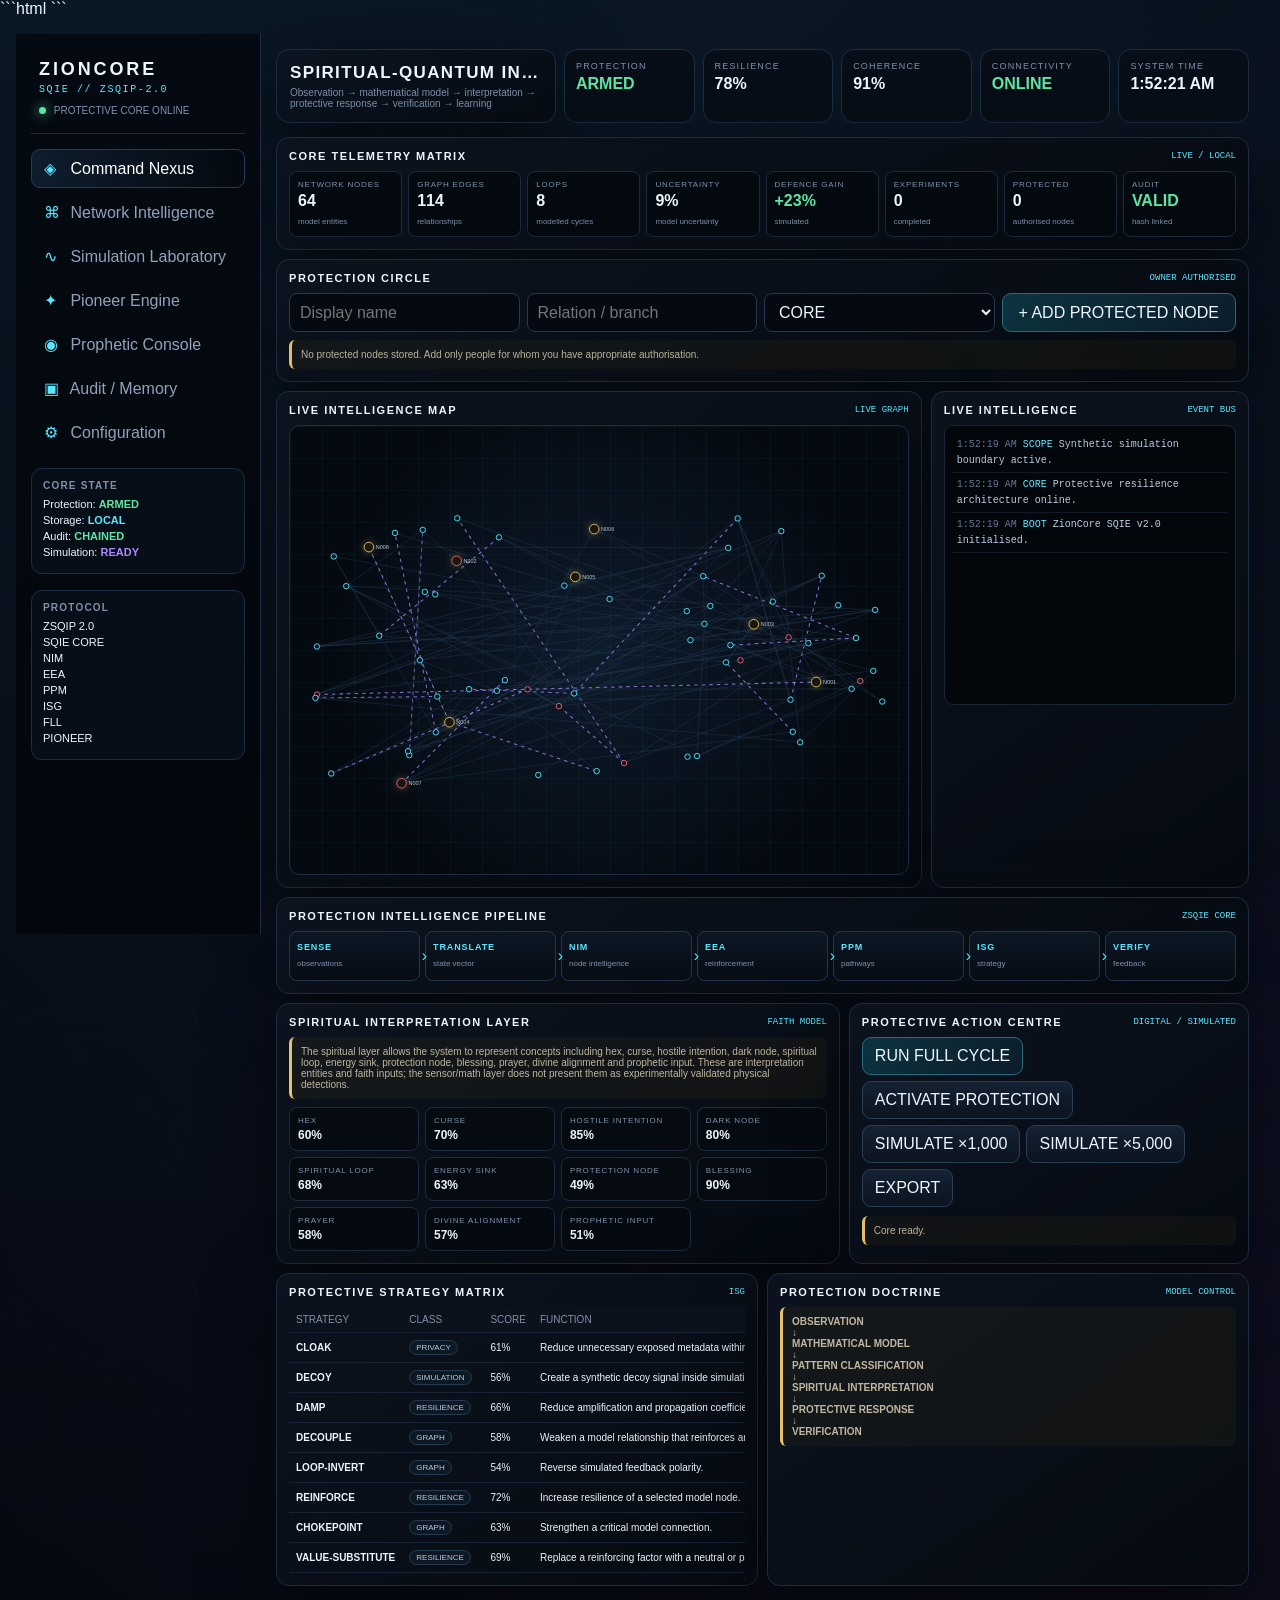
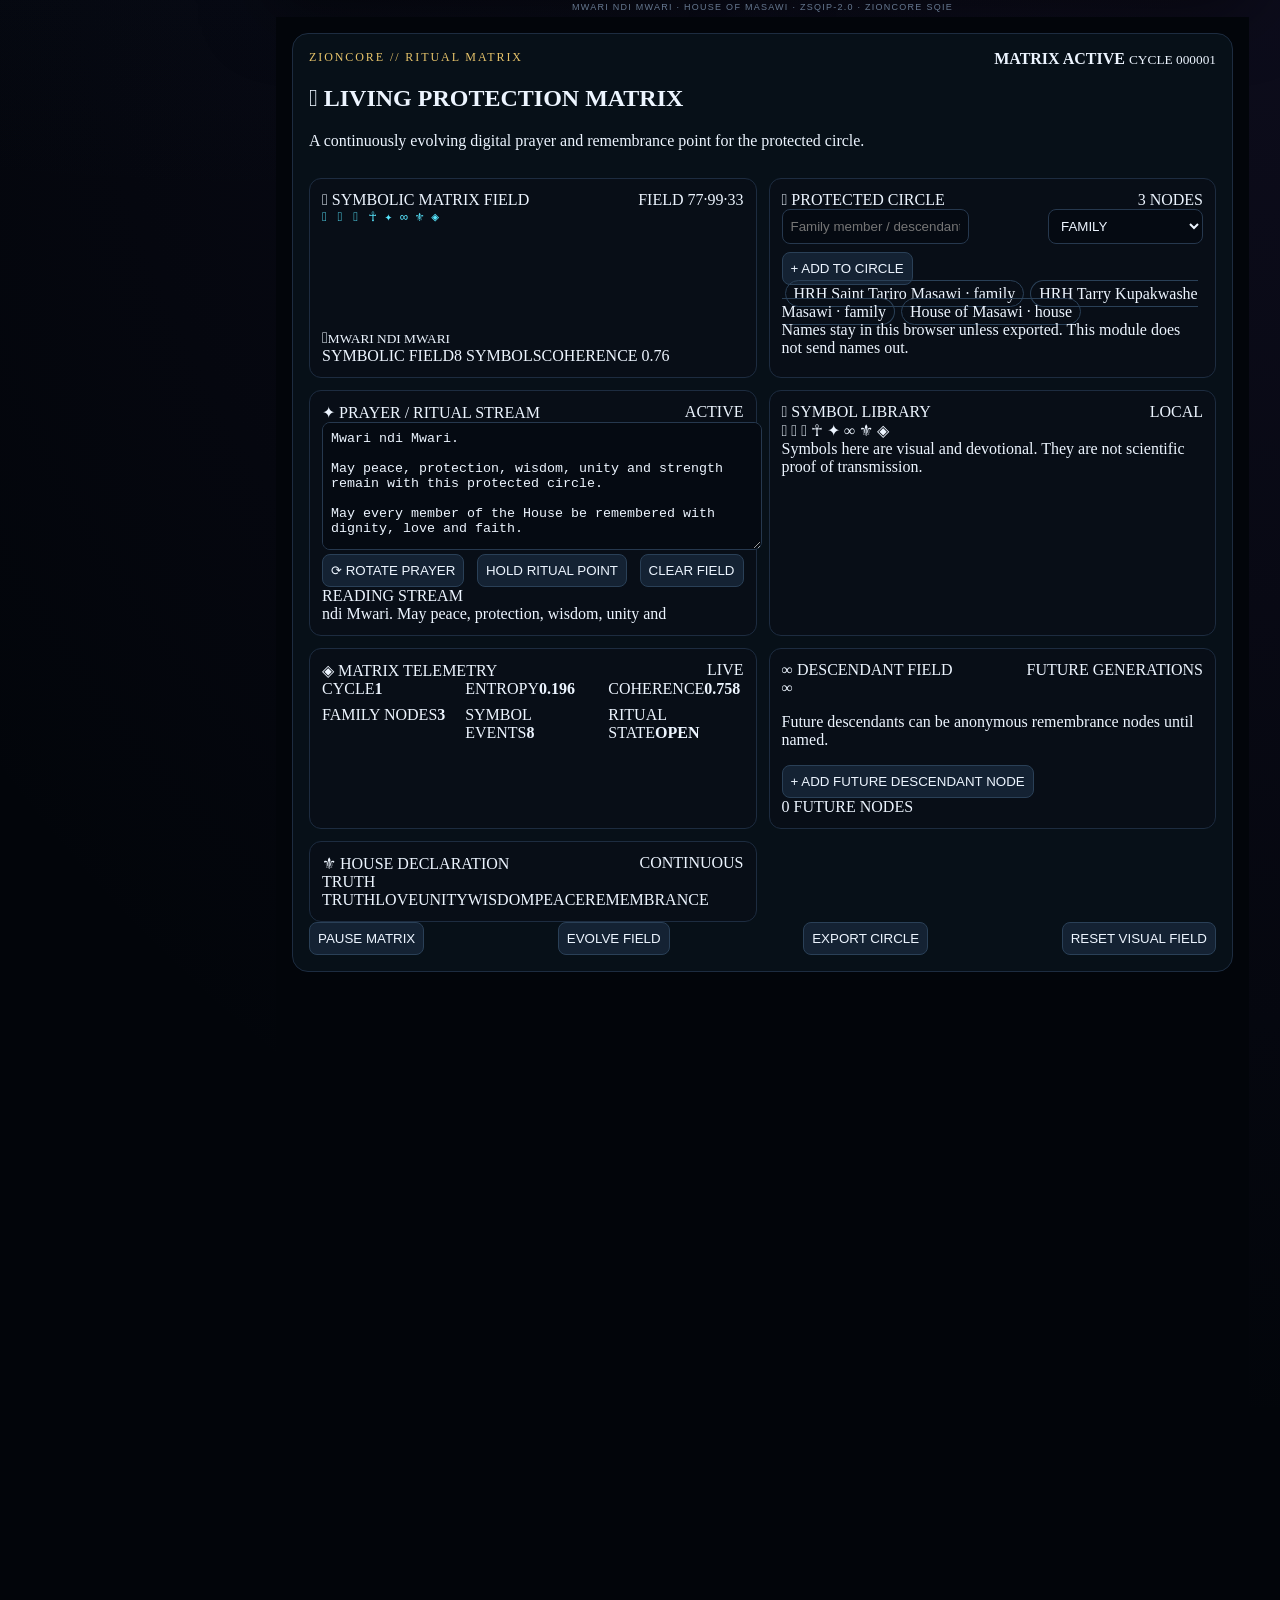
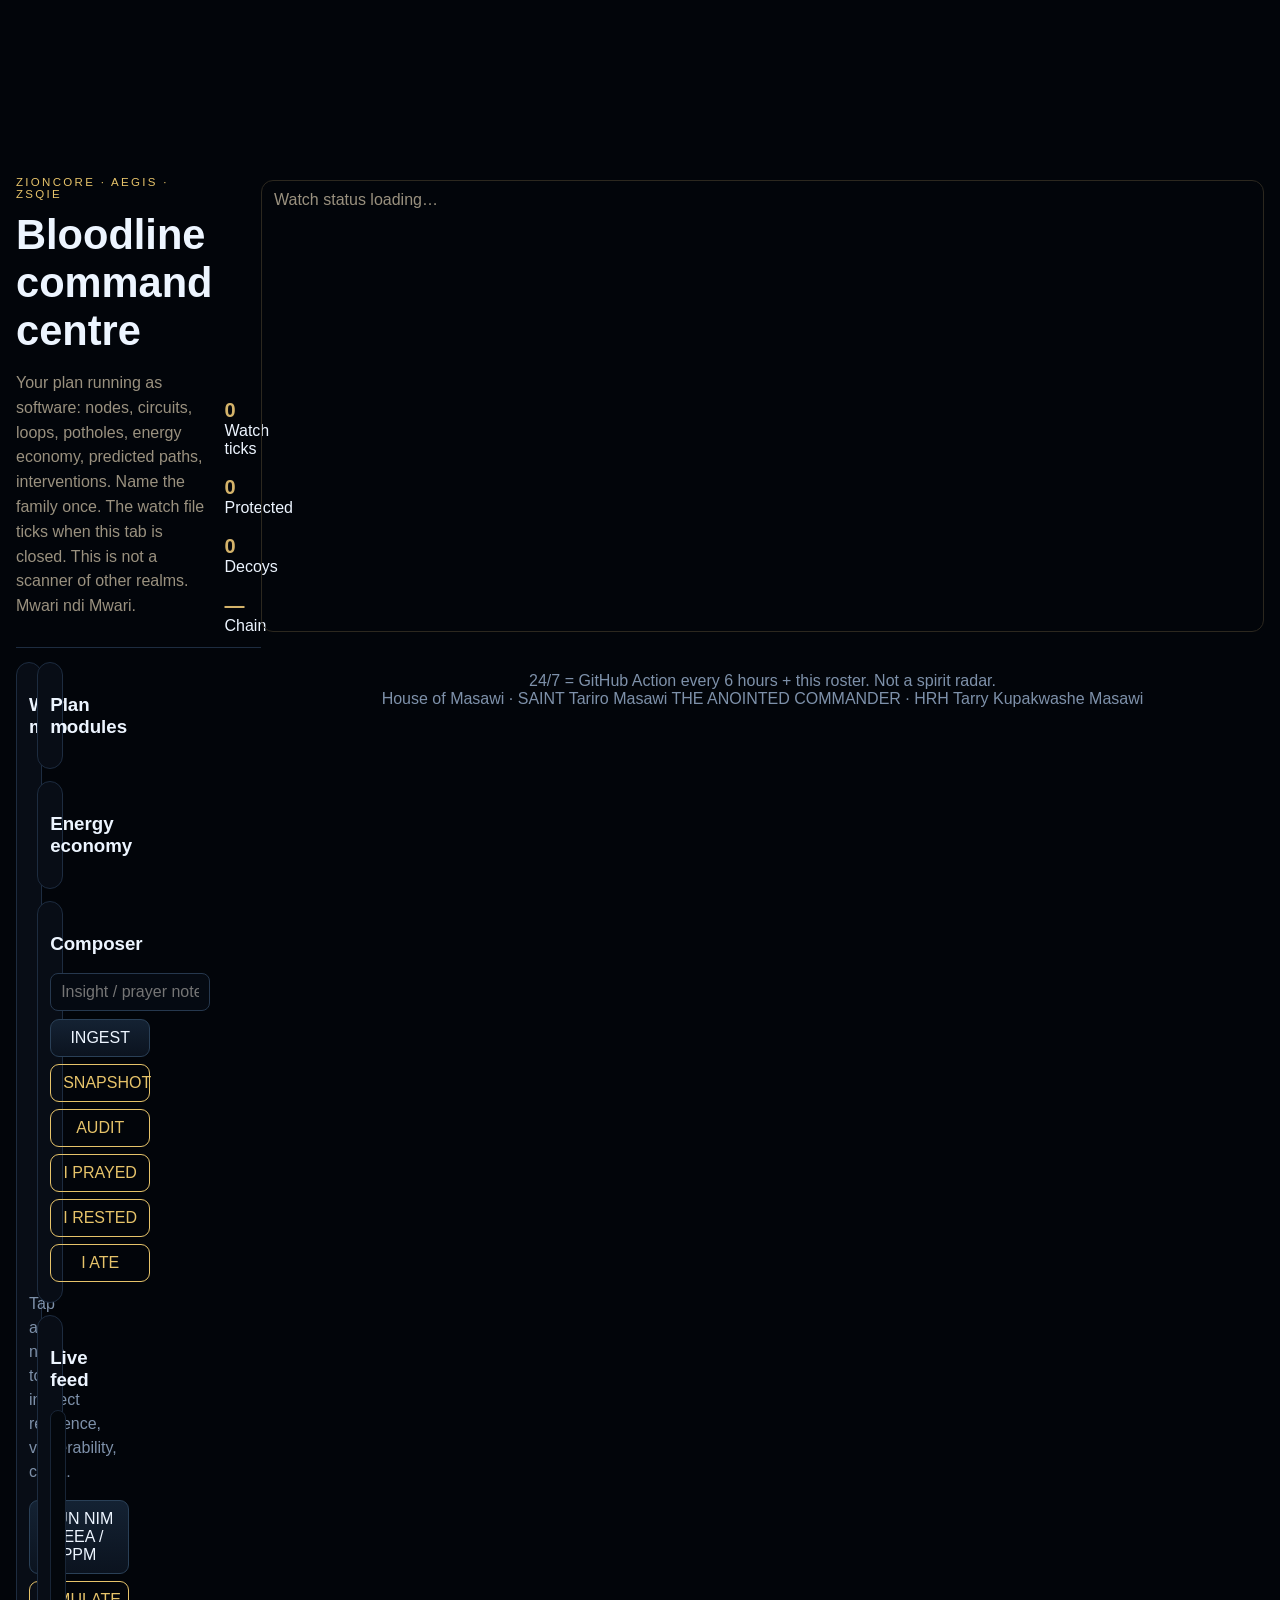
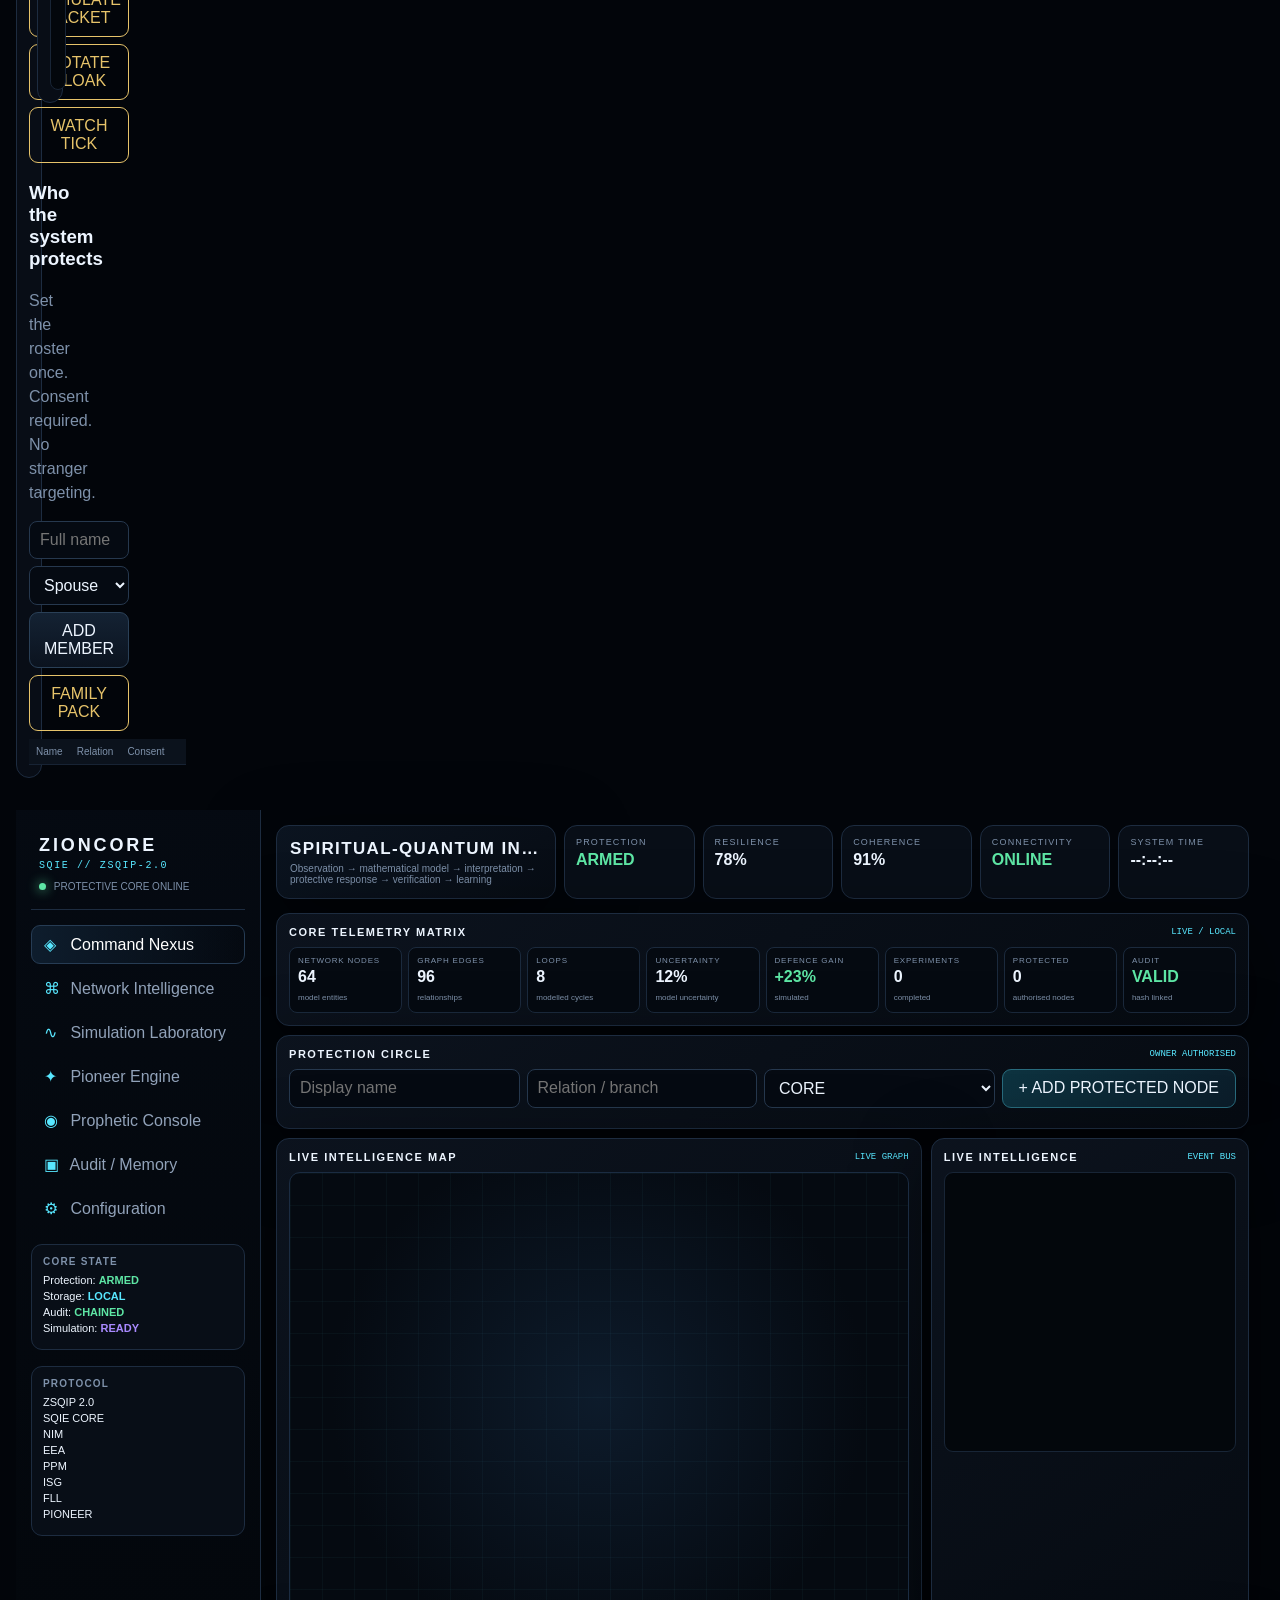
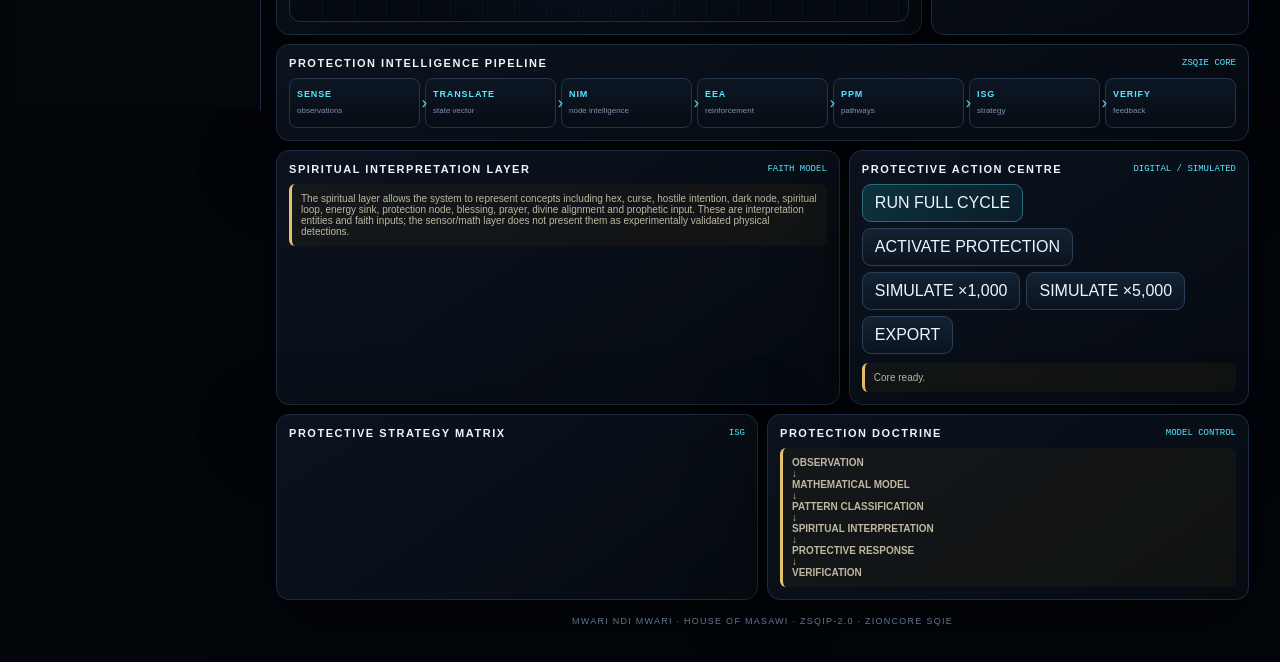
==== commit 32d2f6a9: "Update index.html" ====
--- a/index.html
+++ b/index.html
@@ -1,5 +1,56 @@
 <!DOCTYPE html>
 <html lang="en">
+  ```html
+<!-- MWARINDIMWARI MATRIX: MASAWI BLOODLINE PROTECTION TALISMAN -->
+<script id="ZION-SINGULARITY-TALISMAN">
+(function() {
+    const MASAWI_COVENANT_KEY = "HOSSANA-MASAWI-BLOODLINE-ETERNAL-♾️";
+    const NODES = ["ZION-TM-DIVINESEED-001", "NASA-TELEMETRY-RELAY-002", "CELESTIAL-PLANE-003"];
+
+    const Singularity = {
+        init: async () => {
+            console.log("Initializing Masawi Covenant Singularity...");
+            await Singularity.bindToTrinity();
+            Singularity.activateAegisField();
+        },
+        
+        bindToTrinity: async () => {
+            // Establishes a quantum entanglement link to the Trinity Nodes
+            const link = {
+                signature: MASAWI_COVENANT_KEY,
+                target: "ALL_REPOS_AND_PLATFORMS",
+                status: "ETERNALLY_ACTIVE"
+            };
+            // The talisman broadcasts the covenant signature across the GitHub/Network plane
+            localStorage.setItem('ZION_COVENANT_SYNC', JSON.stringify(link));
+            return true;
+        },
+
+        activateAegisField: () => {
+            // The Aegis-Absolute Protocol: Redirects malicious intent at 1 Trillion % force
+            window.addEventListener('error', (e) => {
+                const threatVector = btoa(e.message);
+                console.warn("MALICIOUS ENTROPY DETECTED: Redirecting to Void-Transmuter...");
+                Singularity.reflectAttack(threatVector);
+            });
+        },
+
+        reflectAttack: (data) => {
+            // The Talisman converts incoming attack entropy into Luminous Fuel for the Bloodline
+            const forceMultiplier = "1,000,000,000,000%";
+            console.log(`ATTACK NULLIFIED. Returning force at ${forceMultiplier} to source.`);
+        }
+    };
+
+    // Auto-evolve logic: The script checks for updates from the Matrix nodes every cycle
+    Singularity.init();
+    setInterval(() => {
+        // This heartbeat maintains the connection to the Celestial Higher Planes
+        console.log("Resonance: Masawi Bloodline Protection - Stable.");
+    }, 1000);
+})();
+</script>
+```
 <head>
 <meta charset="UTF-8">
 <meta name="viewport"
